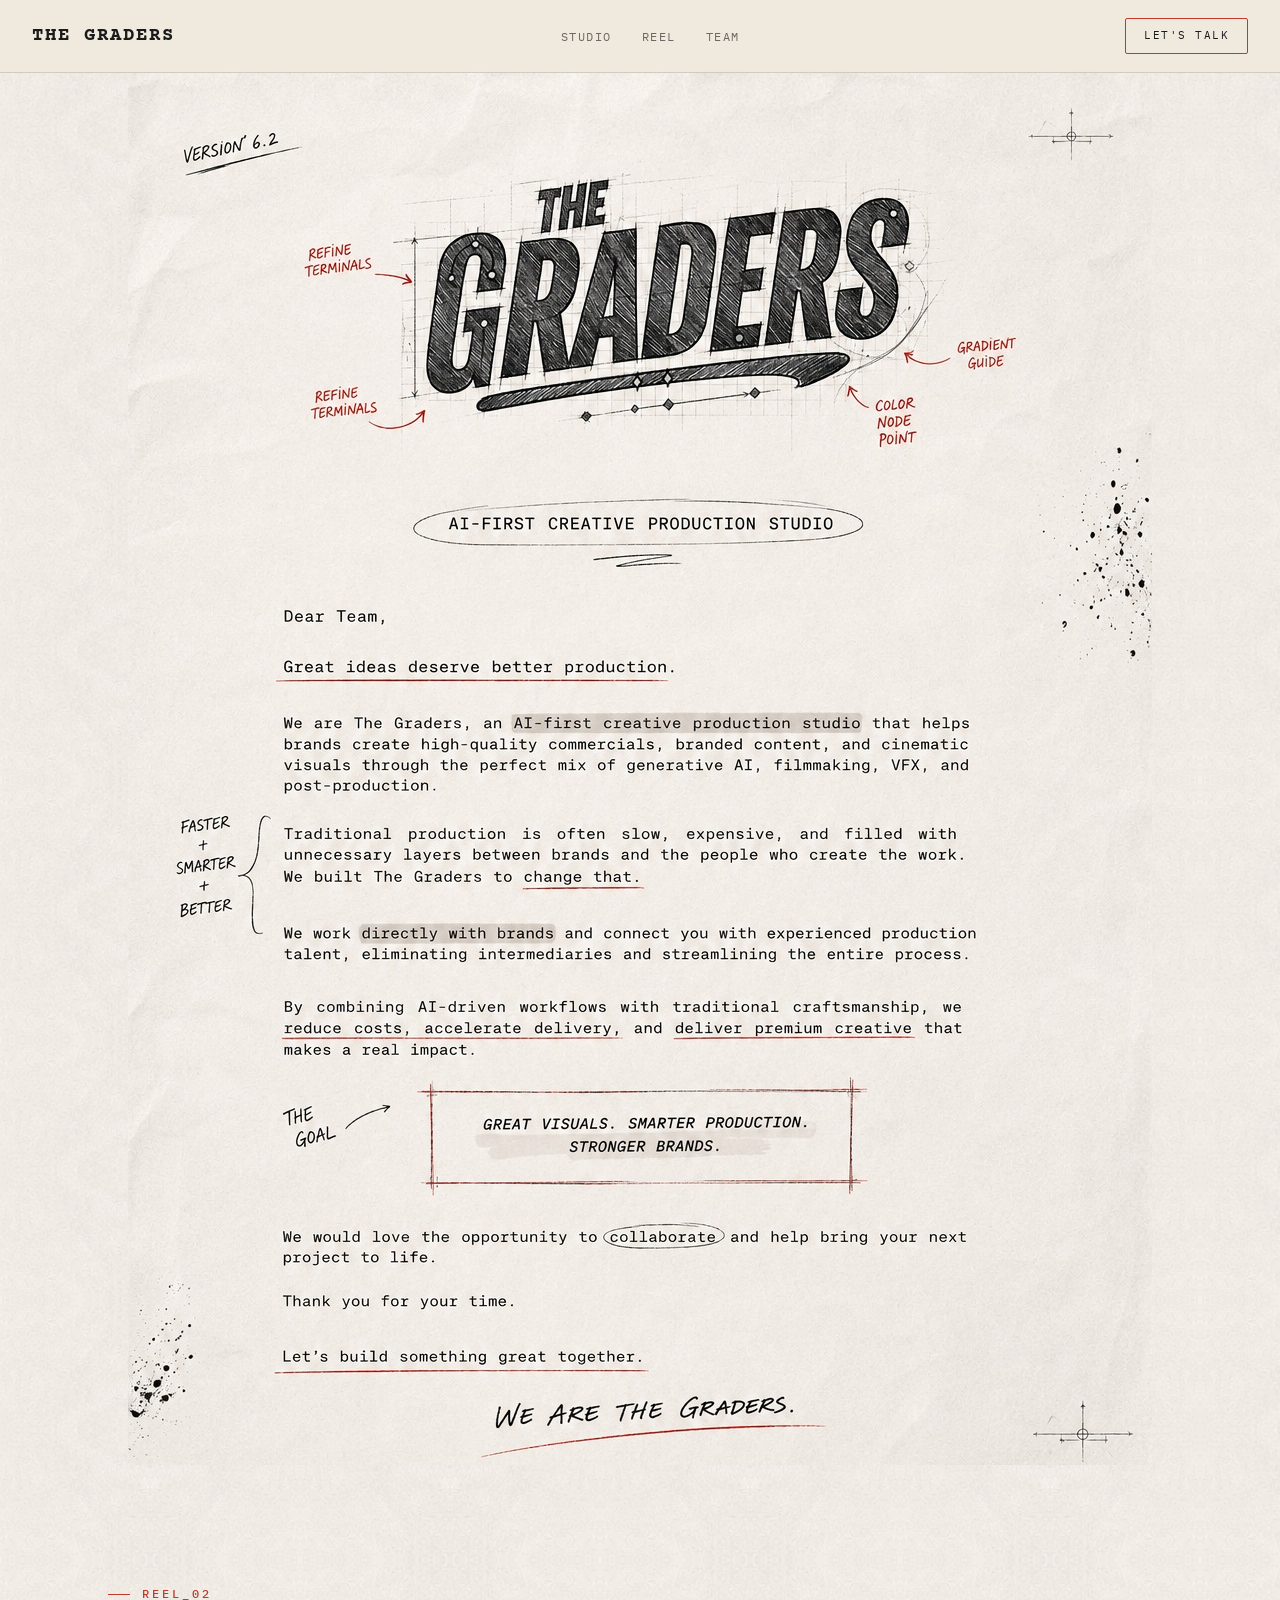
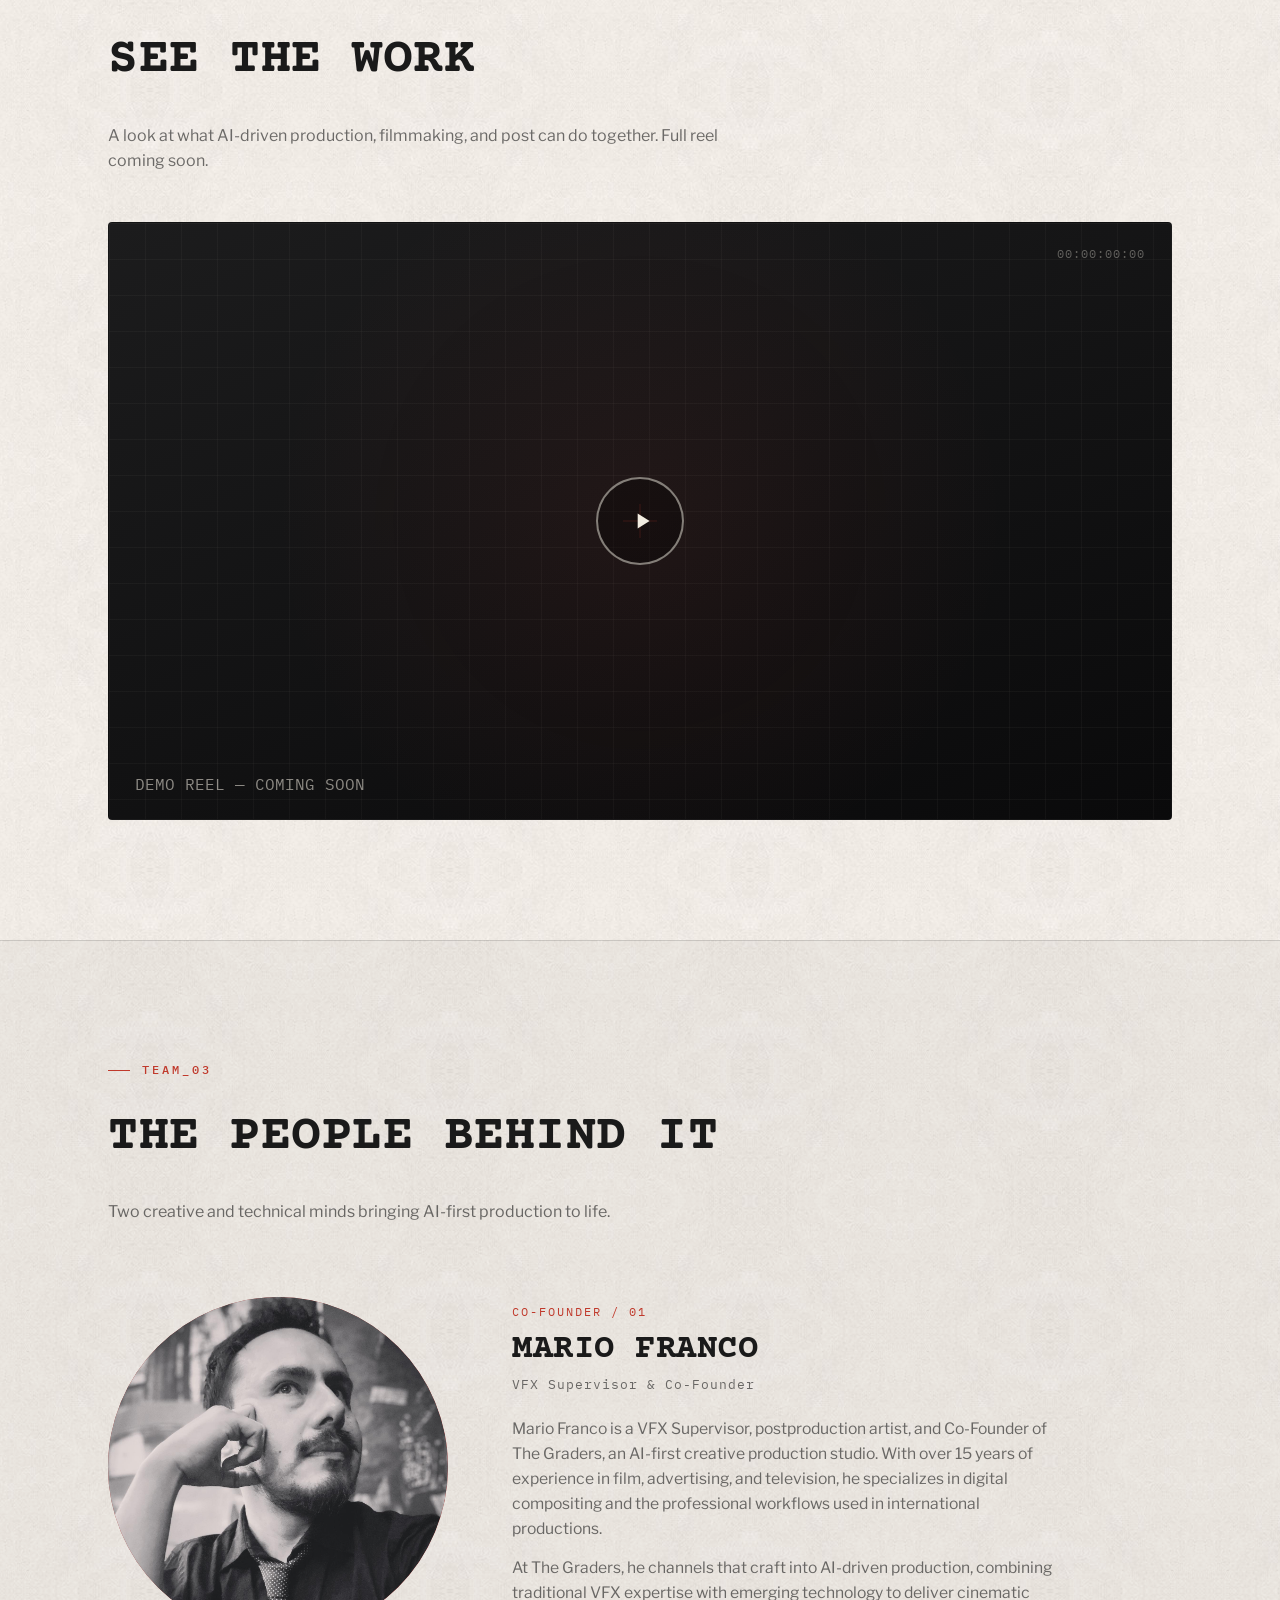
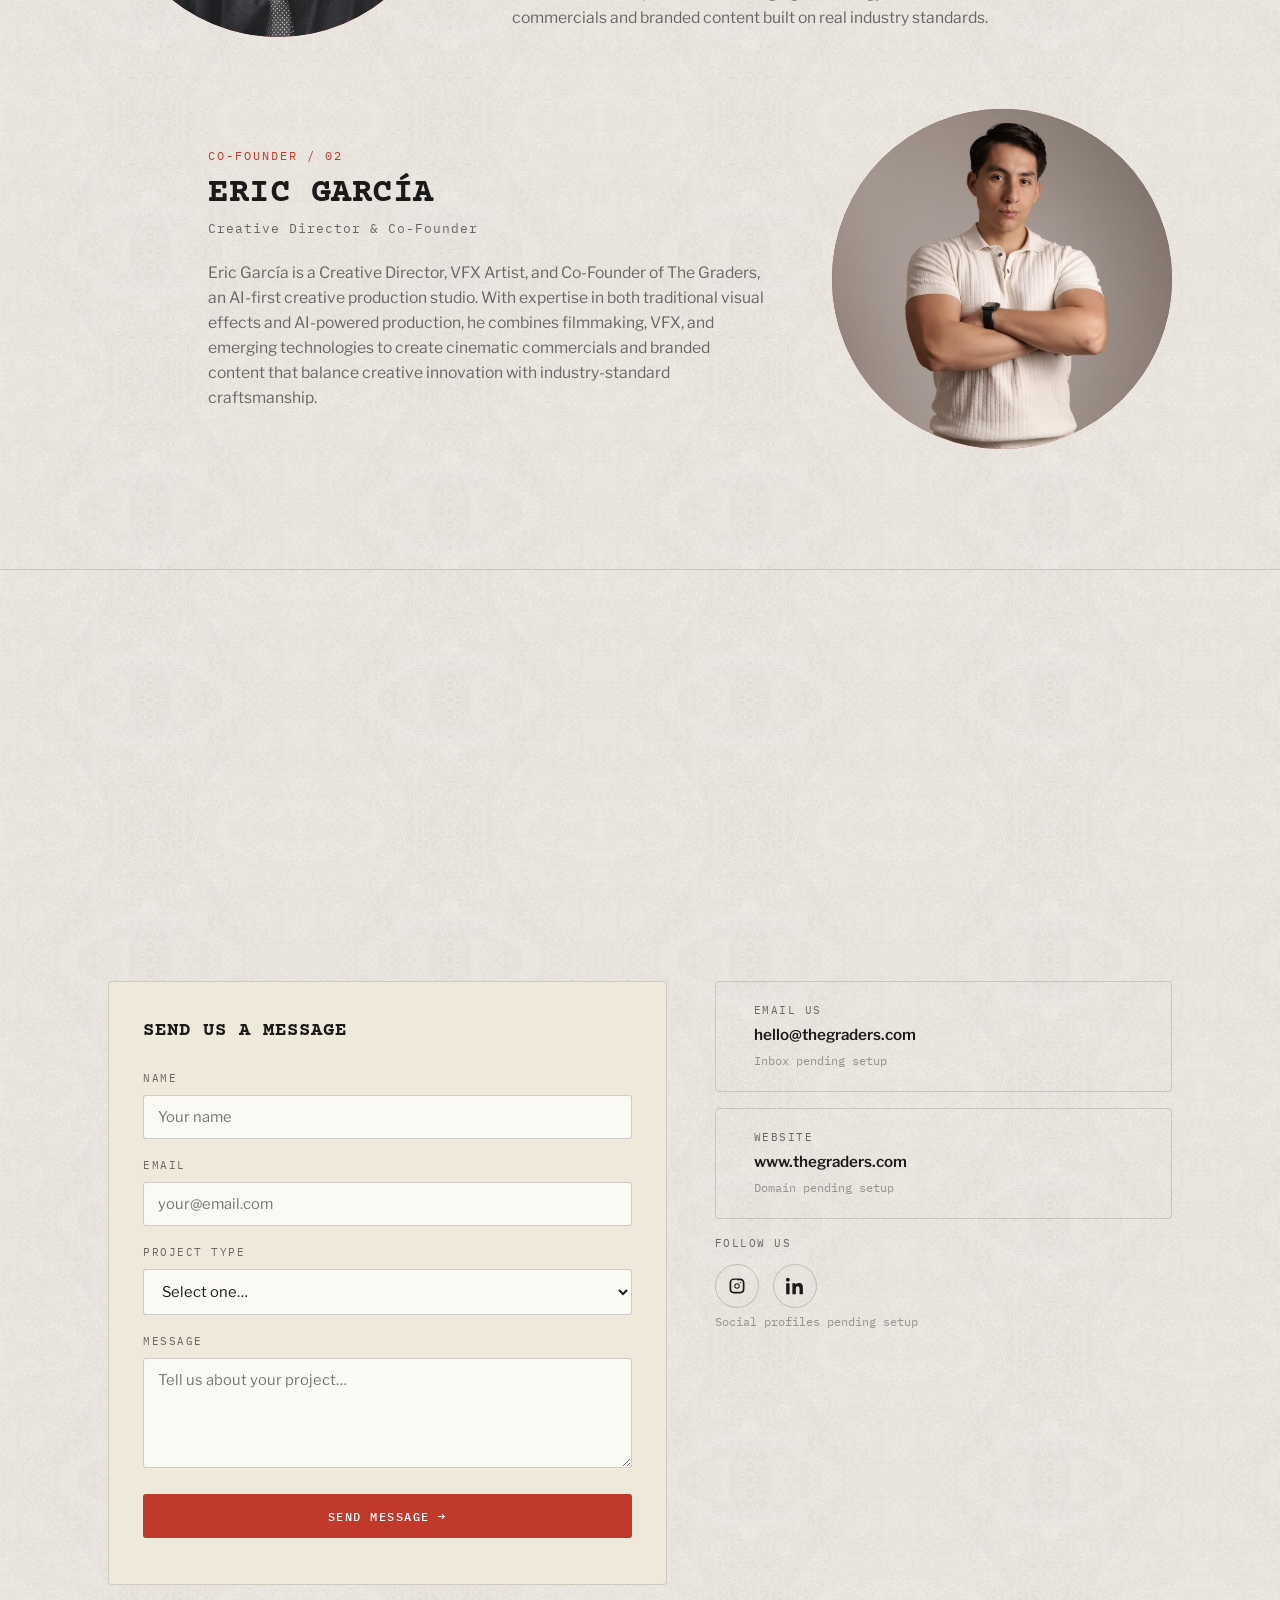
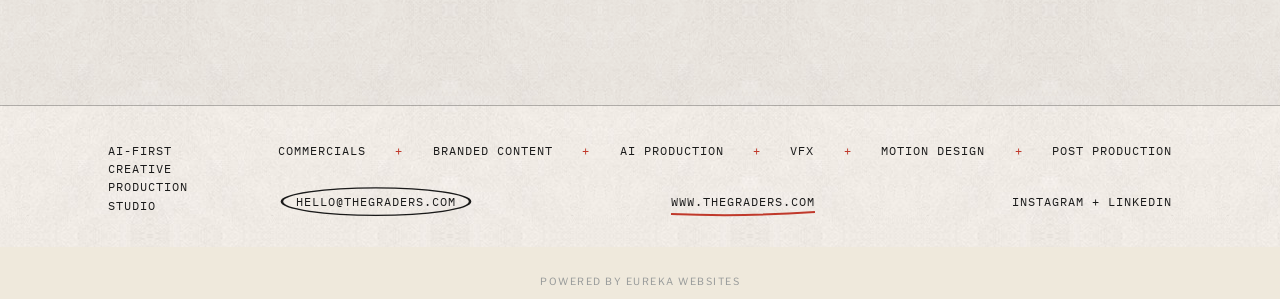
==== public/index.html @ d685c31b "Add team photos/bios, footer alignment fix, Firebase config - About section: real photos and bios fo" ====
﻿<!DOCTYPE html>
<html lang="en">
<head>
<meta charset="UTF-8" />
<meta name="viewport" content="width=device-width, initial-scale=1.0" />
<title>The Graders — AI-First Creative Production Studio</title>
<meta name="description" content="The Graders is an AI-first creative production studio helping brands create high-quality commercials, branded content, and cinematic visuals." />
<meta property="og:title" content="The Graders — AI-First Creative Production Studio" />
<meta property="og:description" content="We help brands create high-quality commercials, branded content, and cinematic visuals through the perfect mix of generative AI, filmmaking, VFX, and post-production." />
<link rel="preconnect" href="https://fonts.googleapis.com">
<link rel="preconnect" href="https://fonts.gstatic.com" crossorigin>
<link href="https://fonts.googleapis.com/css2?family=Courier+Prime:wght@400;700&family=IBM+Plex+Mono:wght@400;500&family=Libre+Franklin:wght@400;500;600&display=swap" rel="stylesheet">
<style>
  :root{
    --stage:#efe9dc;
    --stage-2:#e6ded0;
    --paper:#1a1a1a;
    --paper-dim:rgba(26,26,26,0.62);
    --paper-faint:rgba(26,26,26,0.4);
    --red:#c0392b;
    --cyan:#8a1f16;
    --line:rgba(26,26,26,0.14);
    --typewriter:'American Typewriter','Courier Prime','Courier New',Courier,monospace;
  }
  *{box-sizing:border-box;margin:0;padding:0;}
  html{scroll-behavior:smooth;}
  @media (prefers-reduced-motion: reduce){ html{scroll-behavior:auto;} *{animation:none!important;transition:none!important;} }
  body{
    background:#f0ebe5 url('paper-texture-tile.png') repeat;
    color:var(--paper);
    font-family:'Libre Franklin',sans-serif;
    line-height:1.6;
    overflow-x:hidden;
  }
  a{color:inherit;}
  .wrap{max-width:1120px;margin:0 auto;padding:0 28px;}
  .mono{font-family:'IBM Plex Mono',monospace;}

  /* ---------- NAV ---------- */
  nav{
    position:fixed;top:0;left:0;right:0;z-index:100;
    display:flex;align-items:center;justify-content:space-between;
    padding:18px 32px;
    background:rgba(239,233,220,0.8);
    backdrop-filter:blur(10px);
    border-bottom:1px solid var(--line);
  }
  .nav-logo{font-family:var(--typewriter);font-weight:700;font-size:1.2rem;letter-spacing:2px;text-transform:uppercase;}
  .nav-links{display:flex;gap:30px;list-style:none;}
  .nav-links a{font-family:'IBM Plex Mono',monospace;font-size:0.72rem;text-transform:uppercase;letter-spacing:1.5px;color:var(--paper-dim);text-decoration:none;transition:color .2s;}
  .nav-links a:hover{color:var(--paper);}
  .nav-cta{
    padding:8px 18px;border:1px solid var(--red);border-radius:2px;
    font-family:'IBM Plex Mono',monospace;font-size:0.7rem;text-transform:uppercase;letter-spacing:1.5px;
    text-decoration:none;color:var(--paper)!important;transition:.2s;
  }
  .nav-cta:hover{background:var(--red);}
  @media(max-width:760px){.nav-links{display:none;}}
  .nav-cta:focus-visible, a:focus-visible, button:focus-visible, input:focus-visible, textarea:focus-visible, select:focus-visible{
    outline:2px solid var(--cyan);outline-offset:2px;
  }

  /* ---------- SECTION SHARED ---------- */
  section{padding:120px 0;position:relative;}
  .frame-label{
    display:flex;align-items:center;gap:12px;
    font-family:'IBM Plex Mono',monospace;font-size:0.72rem;letter-spacing:3px;
    color:var(--red);font-weight:500;margin-bottom:18px;text-transform:uppercase;
  }
  .frame-label::before{content:"";width:22px;height:1px;background:var(--red);}
  .section-title{
    font-family:var(--typewriter);font-weight:700;
    font-size:clamp(2rem,4.5vw,3.1rem);
    text-transform:uppercase;letter-spacing:0.5px;
    margin-bottom:22px;
    text-wrap:balance;
  }
  .section-sub{color:var(--paper-dim);max-width:620px;font-size:1rem;}

  /* ---------- DEMO REEL ---------- */
  .reel-frame{
    position:relative;
    aspect-ratio:16/9;
    background:
      radial-gradient(circle at 50% 50%, rgba(193,57,46,0.08) 0%, transparent 60%),
      linear-gradient(160deg,#1c1c1d 0%,#0a0a0b 100%);
    border:1px solid rgba(26,26,26,0.2);
    border-radius:4px;
    display:flex;align-items:center;justify-content:center;
    margin-top:48px;
    overflow:hidden;
  }
  .reel-frame::before{
    content:"";position:absolute;inset:0;
    background-image:linear-gradient(rgba(242,237,225,0.035) 1px, transparent 1px),linear-gradient(90deg, rgba(242,237,225,0.035) 1px, transparent 1px);
    background-size:36px 36px;
  }
  .reel-crosshair{position:absolute;top:50%;left:50%;width:1px;height:34px;background:rgba(193,57,46,0.35);transform:translate(-50%,-50%);}
  .reel-crosshair.h{width:34px;height:1px;}
  .reel-play{
    position:relative;z-index:1;
    width:88px;height:88px;border-radius:50%;
    border:2px solid rgba(242,237,225,0.5);
    display:flex;align-items:center;justify-content:center;
    transition:.2s;cursor:pointer;
    background:rgba(0,0,0,0.3);
  }
  .reel-play:hover{border-color:var(--red);background:rgba(193,57,46,0.15);transform:translate(-50%,-50%) scale(1.05);}
  .reel-play svg{width:26px;height:26px;fill:#f2ede1;margin-left:4px;}
  .reel-label{
    position:absolute;bottom:22px;left:26px;z-index:1;
    color:rgba(242,237,225,0.55);
  }
  .reel-timecode{
    position:absolute;top:22px;right:26px;z-index:1;
    font-family:'IBM Plex Mono',monospace;font-size:0.72rem;letter-spacing:1px;color:rgba(242,237,225,0.35);
  }

  /* ---------- ABOUT ---------- */
  .founder-row{
    display:grid;grid-template-columns:340px 1fr;gap:64px;align-items:center;
    margin-top:72px;
  }
  .founder-row:first-of-type{margin-top:48px;}
  .founder-row.reverse{grid-template-columns:1fr 340px;}
  .founder-row.reverse .founder-photo-wrap{order:2;}
  .founder-row.reverse .founder-copy{order:1;}
  @media(max-width:780px){
    .founder-row, .founder-row.reverse{grid-template-columns:1fr;gap:32px;}
    .founder-row.reverse .founder-photo-wrap, .founder-row.reverse .founder-copy{order:initial;}
  }
  .founder-photo-wrap{position:relative;width:100%;max-width:340px;justify-self:center;}
  .founder-photo-circle{
    width:100%;aspect-ratio:1;border-radius:50%;
    background:#A34242;
    display:flex;align-items:center;justify-content:center;overflow:hidden;
  }
  .founder-photo-circle img{width:100%;height:100%;object-fit:cover;}
  .founder-photo-placeholder{
    font-family:'IBM Plex Mono',monospace;font-size:0.7rem;letter-spacing:1.5px;text-transform:uppercase;
    color:rgba(255,255,255,0.6);text-align:center;padding:0 20px;
  }
  .founder-copy{max-width:560px;}
  .founder-copy.align-right{margin-left:auto;}
  .founder-index{font-family:'IBM Plex Mono',monospace;font-size:0.72rem;color:var(--red);letter-spacing:2px;margin-bottom:10px;text-transform:uppercase;}
  .founder-name{font-family:var(--typewriter);font-weight:700;font-size:2.1rem;text-transform:uppercase;letter-spacing:0.5px;line-height:1.05;}
  .founder-role{font-family:'IBM Plex Mono',monospace;color:var(--paper-dim);font-size:0.8rem;letter-spacing:1px;margin-top:8px;margin-bottom:20px;}
  .founder-bio{color:var(--paper-dim);font-size:0.98rem;display:flex;flex-direction:column;gap:14px;}
  .founder-bio strong{color:var(--paper);}

  /* ---------- CONTACT ---------- */
  .contact-section{background:linear-gradient(rgba(26,26,26,0.035),rgba(26,26,26,0.035)),#f0ebe5 url('paper-texture-tile.png') repeat;border-top:1px solid rgba(26,26,26,0.15);}
  .contact-layout{display:grid;grid-template-columns:1.1fr 0.9fr;gap:48px;margin-top:48px;align-items:start;}
  @media(max-width:800px){.contact-layout{grid-template-columns:1fr;}}
  .contact-form{
    background:var(--stage);border:1px solid rgba(26,26,26,0.15);border-radius:4px;padding:34px;
  }
  .contact-form h3{font-family:var(--typewriter);font-weight:700;font-size:1.2rem;text-transform:uppercase;letter-spacing:1px;margin-bottom:24px;}
  .form-field{margin-bottom:18px;}
  .form-field label{display:block;font-family:'IBM Plex Mono',monospace;font-size:0.7rem;text-transform:uppercase;letter-spacing:1.5px;color:var(--paper-dim);margin-bottom:7px;}
  .form-field input, .form-field textarea, .form-field select{
    width:100%;padding:12px 14px;background:#fbf9f4;border:1px solid rgba(26,26,26,0.2);
    border-radius:3px;color:var(--paper);font-family:'Libre Franklin',sans-serif;font-size:0.92rem;
  }
  .form-field textarea{min-height:110px;resize:vertical;}
  .form-field input:focus, .form-field textarea:focus, .form-field select:focus{outline:none;border-color:var(--red);}
  .form-submit{
    width:100%;padding:14px;background:var(--red);color:#fff;border:none;border-radius:3px;
    font-family:'IBM Plex Mono',monospace;font-size:0.78rem;text-transform:uppercase;letter-spacing:1.5px;font-weight:500;cursor:pointer;transition:.2s;
  }
  .form-submit:hover{background:#a02e24;}
  .form-msg{margin-top:12px;font-size:0.85rem;color:var(--paper-dim);}
  .contact-options{display:flex;flex-direction:column;gap:16px;}
  .contact-card{
    display:flex;align-items:center;gap:16px;
    padding:20px 22px;border:1px solid rgba(26,26,26,0.15);border-radius:4px;
    text-decoration:none;transition:.2s;
  }
  .contact-card:hover{border-color:rgba(193,57,46,0.5);}
  .contact-icon{font-size:1.4rem;}
  .contact-info-label{font-family:'IBM Plex Mono',monospace;font-size:0.68rem;text-transform:uppercase;letter-spacing:1.5px;color:var(--paper-dim);margin-bottom:4px;}
  .contact-info-value{font-weight:600;font-size:0.95rem;color:var(--paper);}
  .social-row{display:flex;gap:14px;margin-top:10px;}
  .social-icon{
    width:44px;height:44px;border-radius:50%;border:1px solid rgba(26,26,26,0.2);
    display:flex;align-items:center;justify-content:center;transition:.2s;text-decoration:none;
  }
  .social-icon:hover{border-color:var(--red);background:rgba(193,57,46,0.08);}
  .social-icon svg{width:18px;height:18px;fill:var(--paper);}
  .tbd-note{font-family:'IBM Plex Mono',monospace;font-size:0.72rem;color:var(--paper-faint);margin-top:5px;}

  /* ---------- FOOTER ---------- */
  .site-footer-main{
    border-top:1px solid rgba(26,26,26,0.3);
    padding:36px 0 30px;
    background:#f0ebe5 url('paper-texture-tile.png') repeat;
    position:relative;
  }
  .footer-grid{display:grid;grid-template-columns:150px 1fr;gap:20px;}
  @media(max-width:700px){.footer-grid{grid-template-columns:1fr;}}
  .footer-brand-label{
    font-family:'IBM Plex Mono',monospace;font-size:0.72rem;letter-spacing:1px;text-transform:uppercase;
    line-height:1.6;color:var(--paper);
  }
  .footer-services{
    font-family:'IBM Plex Mono',monospace;font-size:0.72rem;letter-spacing:1px;text-transform:uppercase;color:var(--paper);
    display:flex;flex-wrap:wrap;align-items:center;justify-content:space-between;gap:10px;margin-bottom:26px;
  }
  .footer-services .plus{color:var(--red);}
  .footer-row2{
    font-family:'IBM Plex Mono',monospace;font-size:0.75rem;letter-spacing:1px;text-transform:uppercase;color:var(--paper);
    display:flex;flex-wrap:wrap;align-items:center;justify-content:space-between;gap:32px;
  }
  .footer-row2 a{text-decoration:none;color:var(--paper);}
  .footer-email-wrap{position:relative;display:inline-flex;padding:6px 18px;}
  .footer-email-wrap svg{position:absolute;inset:0;width:100%;height:100%;overflow:visible;color:var(--paper);}
  .footer-site-wrap{position:relative;display:inline-block;}
  .footer-site-wrap svg{position:absolute;left:0;bottom:-6px;width:100%;height:8px;color:var(--red);}
  .footer-social{display:flex;align-items:center;gap:8px;}
  .eureka-credit{text-align:center;padding:20px 0 6px;background:var(--stage);}

  .fade-up{opacity:0;transform:translateY(24px);transition:opacity .7s ease, transform .7s ease;}
  .fade-up.in{opacity:1;transform:translateY(0);}
</style>
</head>
<body>

<nav>
  <div class="nav-logo">The Graders</div>
  <ul class="nav-links">
    <li><a href="#manifesto">Studio</a></li>
    <li><a href="#reel">Reel</a></li>
    <li><a href="#about">Team</a></li>
  </ul>
  <a href="#contact" class="nav-cta">Let's talk</a>
</nav>

<!-- HERO + MANIFESTO (design images, see INSTRUCTIONS.md) -->
<div style="max-width:1024px;margin:0 auto;padding-top:68px;">
  <img src="hero-top.png" alt="The Graders — AI-First Creative Production Studio" style="width:100%;height:auto;display:block;" />
  <img src="manifesto-body-full.png" alt="The Graders manifesto: Dear Team letter" style="width:100%;height:auto;display:block;" />
</div>

<!-- DEMO REEL -->
<section id="reel">
  <div class="wrap fade-up">
    <div class="frame-label mono">REEL_02</div>
    <h2 class="section-title">See the work</h2>
    <p class="section-sub">A look at what AI-driven production, filmmaking, and post can do together. Full reel coming soon.</p>
    <div class="reel-frame">
      <div class="reel-crosshair"></div>
      <div class="reel-crosshair h"></div>
      <div class="reel-play">
        <svg viewBox="0 0 24 24"><path d="M8 5v14l11-7z"/></svg>
      </div>
      <div class="reel-label mono">DEMO REEL — COMING SOON</div>
      <div class="reel-timecode">00:00:00:00</div>
    </div>
  </div>
</section>

<!-- ABOUT / TEAM -->
<section id="about" style="background:linear-gradient(rgba(26,26,26,0.035),rgba(26,26,26,0.035)),#f0ebe5 url('paper-texture-tile.png') repeat;border-top:1px solid rgba(26,26,26,0.15);">
  <div class="wrap fade-up">
    <div class="frame-label mono">TEAM_03</div>
    <h2 class="section-title">The people behind it</h2>
    <p class="section-sub">Two creative and technical minds bringing AI-first production to life.</p>

    <!-- Founder 01 -->
    <div class="founder-row">
      <div class="founder-photo-wrap">
        <div class="founder-photo-circle">
          <img src="mario-hero.png" alt="Mario Franco" />
        </div>
      </div>
      <div class="founder-copy">
        <div class="founder-index">Co-Founder / 01</div>
        <h3 class="founder-name">Mario Franco</h3>
        <div class="founder-role">VFX Supervisor &amp; Co-Founder</div>
        <div class="founder-bio">
          <p>Mario Franco is a VFX Supervisor, postproduction artist, and Co-Founder of The Graders, an AI-first creative production studio. With over 15 years of experience in film, advertising, and television, he specializes in digital compositing and the professional workflows used in international productions.</p>
          <p>At The Graders, he channels that craft into AI-driven production, combining traditional VFX expertise with emerging technology to deliver cinematic commercials and branded content built on real industry standards.</p>
        </div>
      </div>
    </div>

    <!-- Founder 02 -->
    <div class="founder-row reverse">
      <div class="founder-photo-wrap">
        <div class="founder-photo-circle">
          <img src="eric.jpeg" alt="Eric García" style="object-position:center 2%;" />
        </div>
      </div>
      <div class="founder-copy align-right">
        <div class="founder-index">Co-Founder / 02</div>
        <h3 class="founder-name">Eric García</h3>
        <div class="founder-role">Creative Director &amp; Co-Founder</div>
        <div class="founder-bio">
          <p>Eric García is a Creative Director, VFX Artist, and Co-Founder of The Graders, an AI-first creative production studio. With expertise in both traditional visual effects and AI-powered production, he combines filmmaking, VFX, and emerging technologies to create cinematic commercials and branded content that balance creative innovation with industry-standard craftsmanship.</p>
        </div>
      </div>
    </div>
  </div>
</section>

<!-- CONTACT -->
<section class="contact-section" id="contact">
  <div class="wrap">
    <div class="fade-up">
      <div class="frame-label mono">CONTACT_04</div>
      <h2 class="section-title">Let's build something great together</h2>
      <p class="section-sub">Tell us about your project. We'll get back to you fast with a clear plan.</p>
    </div>
    <div class="contact-layout fade-up">
      <div class="contact-form">
        <h3>Send us a message</h3>
        <form action="https://api.web3forms.com/submit" method="POST" onsubmit="handleFormSubmit(event)">
          <input type="hidden" name="access_key" value="3525af30-710c-4ad5-b601-162c04665abc" />
          <input type="hidden" name="subject" value="New message from thegraders.com" />
          <input type="hidden" name="redirect" value="false" />
          <div class="form-field">
            <label>Name</label>
            <input type="text" name="name" required placeholder="Your name" />
          </div>
          <div class="form-field">
            <label>Email</label>
            <input type="email" name="email" required placeholder="your@email.com" />
          </div>
          <div class="form-field">
            <label>Project type</label>
            <select name="service">
              <option value="">Select one…</option>
              <option>Commercial</option>
              <option>Branded Content</option>
              <option>AI Production</option>
              <option>VFX</option>
              <option>Motion Design</option>
              <option>Post Production</option>
              <option>Other</option>
            </select>
          </div>
          <div class="form-field">
            <label>Message</label>
            <textarea name="message" required placeholder="Tell us about your project…"></textarea>
          </div>
          <button type="submit" class="form-submit">Send message →</button>
          <div class="form-msg" id="formMsg"></div>
        </form>
      </div>
      <div class="contact-options">
        <div class="contact-card" style="cursor:default;">
          <span class="contact-icon"><svg viewBox="0 0 24 24" fill="none" stroke="currentColor" stroke-width="1.6"><rect x="2.5" y="5" width="19" height="14" rx="2"/><path d="M3 6.5l9 6.5 9-6.5"/></svg></span>
          <div>
            <div class="contact-info-label">Email us</div>
            <div class="contact-info-value">hello@thegraders.com</div>
            <div class="tbd-note">Inbox pending setup</div>
          </div>
        </div>
        <div class="contact-card" style="cursor:default;">
          <span class="contact-icon"><svg viewBox="0 0 24 24" fill="none" stroke="currentColor" stroke-width="1.6"><circle cx="12" cy="12" r="9.5"/><path d="M2.5 12h19M12 2.5c2.8 2.6 4.3 6 4.3 9.5s-1.5 6.9-4.3 9.5c-2.8-2.6-4.3-6-4.3-9.5S9.2 5.1 12 2.5z"/></svg></span>
          <div>
            <div class="contact-info-label">Website</div>
            <div class="contact-info-value">www.thegraders.com</div>
            <div class="tbd-note">Domain pending setup</div>
          </div>
        </div>
        <div>
          <div class="contact-info-label mono" style="margin-bottom:12px;">Follow us</div>
          <div class="social-row">
            <a href="#" class="social-icon" aria-label="Instagram">
              <svg viewBox="0 0 24 24"><path d="M12 2c2.7 0 3.05.01 4.12.06 1.06.05 1.79.22 2.43.47.66.26 1.21.6 1.76 1.15.55.55.89 1.1 1.15 1.76.25.64.42 1.37.47 2.43.05 1.07.06 1.42.06 4.12s-.01 3.05-.06 4.12c-.05 1.06-.22 1.79-.47 2.43a4.9 4.9 0 0 1-1.15 1.76 4.9 4.9 0 0 1-1.76 1.15c-.64.25-1.37.42-2.43.47-1.07.05-1.42.06-4.12.06s-3.05-.01-4.12-.06c-1.06-.05-1.79-.22-2.43-.47a4.9 4.9 0 0 1-1.76-1.15 4.9 4.9 0 0 1-1.15-1.76c-.25-.64-.42-1.37-.47-2.43C2.01 15.05 2 14.7 2 12s.01-3.05.06-4.12c.05-1.06.22-1.79.47-2.43.26-.66.6-1.21 1.15-1.76A4.9 4.9 0 0 1 5.44 2.53c.64-.25 1.37-.42 2.43-.47C8.95 2.01 9.3 2 12 2zm0 1.8c-2.65 0-2.97.01-4.02.06-.86.04-1.33.18-1.64.3-.41.16-.71.35-1.02.66-.31.31-.5.61-.66 1.02-.12.31-.26.78-.3 1.64C4.31 8.03 4.3 8.35 4.3 12s.01 2.97.06 4.02c.04.86.18 1.33.3 1.64.16.41.35.71.66 1.02.31.31.61.5 1.02.66.31.12.78.26 1.64.3 1.05.05 1.37.06 4.02.06s2.97-.01 4.02-.06c.86-.04 1.33-.18 1.64-.3.41-.16.71-.35 1.02-.66.31-.31.5-.61.66-1.02.12-.31.26-.78.3-1.64.05-1.05.06-1.37.06-4.02s-.01-2.97-.06-4.02c-.04-.86-.18-1.33-.3-1.64a2.7 2.7 0 0 0-.66-1.02 2.7 2.7 0 0 0-1.02-.66c-.31-.12-.78-.26-1.64-.3-1.05-.05-1.37-.06-4.02-.06zm0 4.6a3.6 3.6 0 1 1 0 7.2 3.6 3.6 0 0 1 0-7.2zm0 5.94a2.34 2.34 0 1 0 0-4.68 2.34 2.34 0 0 0 0 4.68zm4.58-6.09a.84.84 0 1 1 0-1.68.84.84 0 0 1 0 1.68z"/></svg>
            </a>
            <a href="#" class="social-icon" aria-label="LinkedIn">
              <svg viewBox="0 0 24 24"><path d="M4.98 3.5C4.98 4.88 3.87 6 2.5 6S0 4.88 0 3.5 1.12 1 2.5 1s2.48 1.12 2.48 2.5zM.24 8.25h4.52V23H.24V8.25zM8.5 8.25h4.33v2.01h.06c.6-1.14 2.07-2.34 4.26-2.34 4.55 0 5.39 3 5.39 6.9V23h-4.52v-6.85c0-1.63-.03-3.73-2.27-3.73-2.28 0-2.63 1.78-2.63 3.61V23H8.5V8.25z"/></svg>
            </a>
          </div>
          <div class="tbd-note">Social profiles pending setup</div>
        </div>
      </div>
    </div>
  </div>
</section>

<footer class="site-footer-main">
  <div class="wrap footer-grid">
    <div class="footer-brand-label">AI-FIRST<br/>CREATIVE<br/>PRODUCTION<br/>STUDIO</div>
    <div>
      <div class="footer-services">
        <span>Commercials</span><span class="plus">+</span>
        <span>Branded Content</span><span class="plus">+</span>
        <span>AI Production</span><span class="plus">+</span>
        <span>VFX</span><span class="plus">+</span>
        <span>Motion Design</span><span class="plus">+</span>
        <span>Post Production</span>
      </div>
      <div class="footer-row2">
        <span class="footer-email-wrap">
          <svg viewBox="0 0 100 34" preserveAspectRatio="none" fill="none" stroke="currentColor" stroke-width="1.3"><ellipse cx="50" cy="17" rx="48" ry="15"/></svg>
          <a href="mailto:hello@thegraders.com">HELLO@THEGRADERS.COM</a>
        </span>
        <span class="footer-site-wrap">
          <a href="#">WWW.THEGRADERS.COM</a>
          <svg viewBox="0 0 100 8" preserveAspectRatio="none"><path d="M0,5 Q50,8 100,3" stroke="currentColor" stroke-width="2" fill="none"/></svg>
        </span>
        <span class="footer-social"><a href="#">Instagram</a> <span class="plus">+</span> <a href="#">LinkedIn</a></span>
      </div>
    </div>
  </div>
</footer>

<div class="eureka-credit">
  <a href="https://www.eurekawebsites.tech/" target="_blank" rel="noopener noreferrer"
     style="font-size:0.62rem;letter-spacing:1.5px;text-transform:uppercase;color:rgba(44,58,74,0.45);text-decoration:none;transition:color 0.2s;"
     onmouseover="this.style.color='rgba(44,58,74,0.75)'"
     onmouseout="this.style.color='rgba(44,58,74,0.45)'">
    Powered by Eureka Websites
  </a>
</div>

<script>
  function handleFormSubmit(e){
    e.preventDefault();
    var form = e.target;
    var msg = document.getElementById('formMsg');
    var data = new FormData(form);
    msg.textContent = 'Sending…';
    fetch(form.action, { method:'POST', body:data, headers:{ 'Accept':'application/json' } })
      .then(function(r){ return r.json(); })
      .then(function(json){
        if (json.success) {
          msg.textContent = 'Message sent — we will get back to you soon.';
          form.reset();
        } else {
          msg.textContent = 'Something went wrong. Please try again.';
        }
      })
      .catch(function(){ msg.textContent = 'Something went wrong. Please try again.'; });
  }

  var observer = new IntersectionObserver(function(entries){
    entries.forEach(function(entry){
      if (entry.isIntersecting) entry.target.classList.add('in');
    });
  }, { threshold: 0.15 });
  document.querySelectorAll('.fade-up').forEach(function(el){ observer.observe(el); });
</script>

</body>
</html>
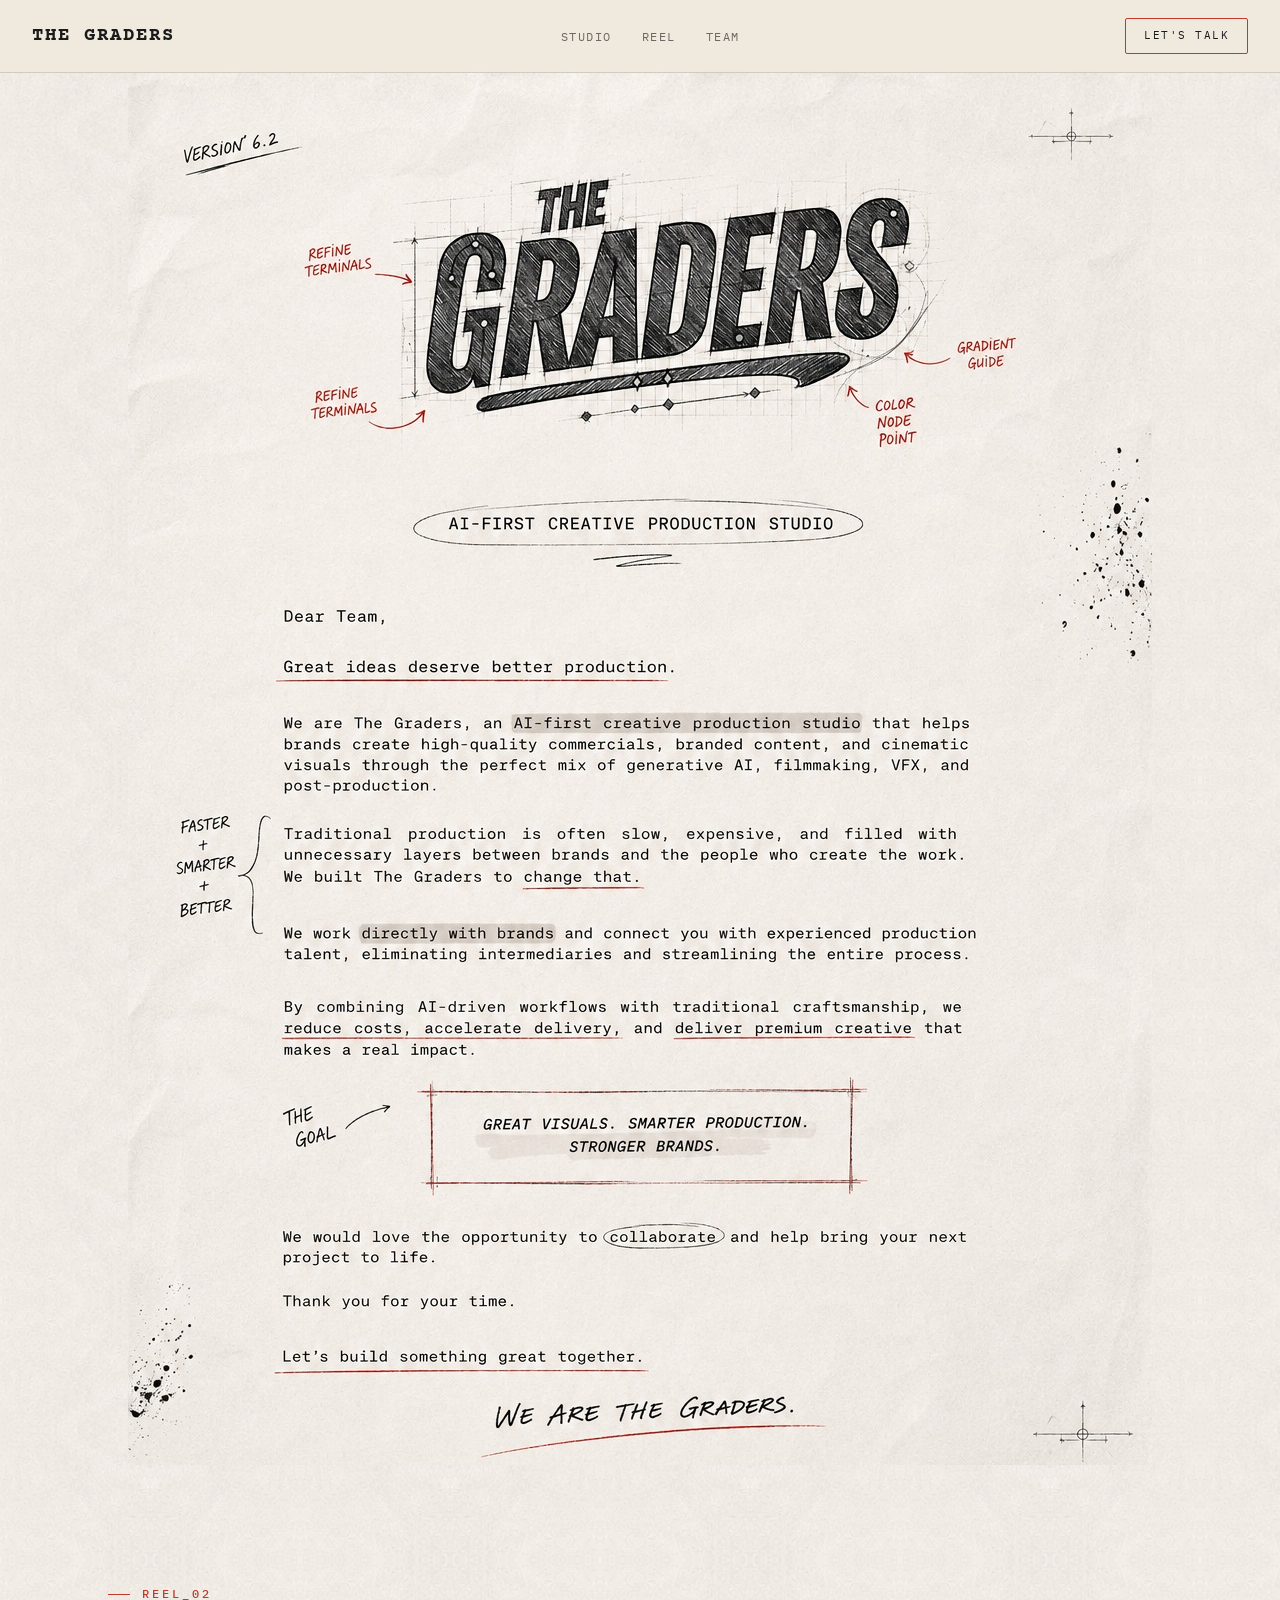
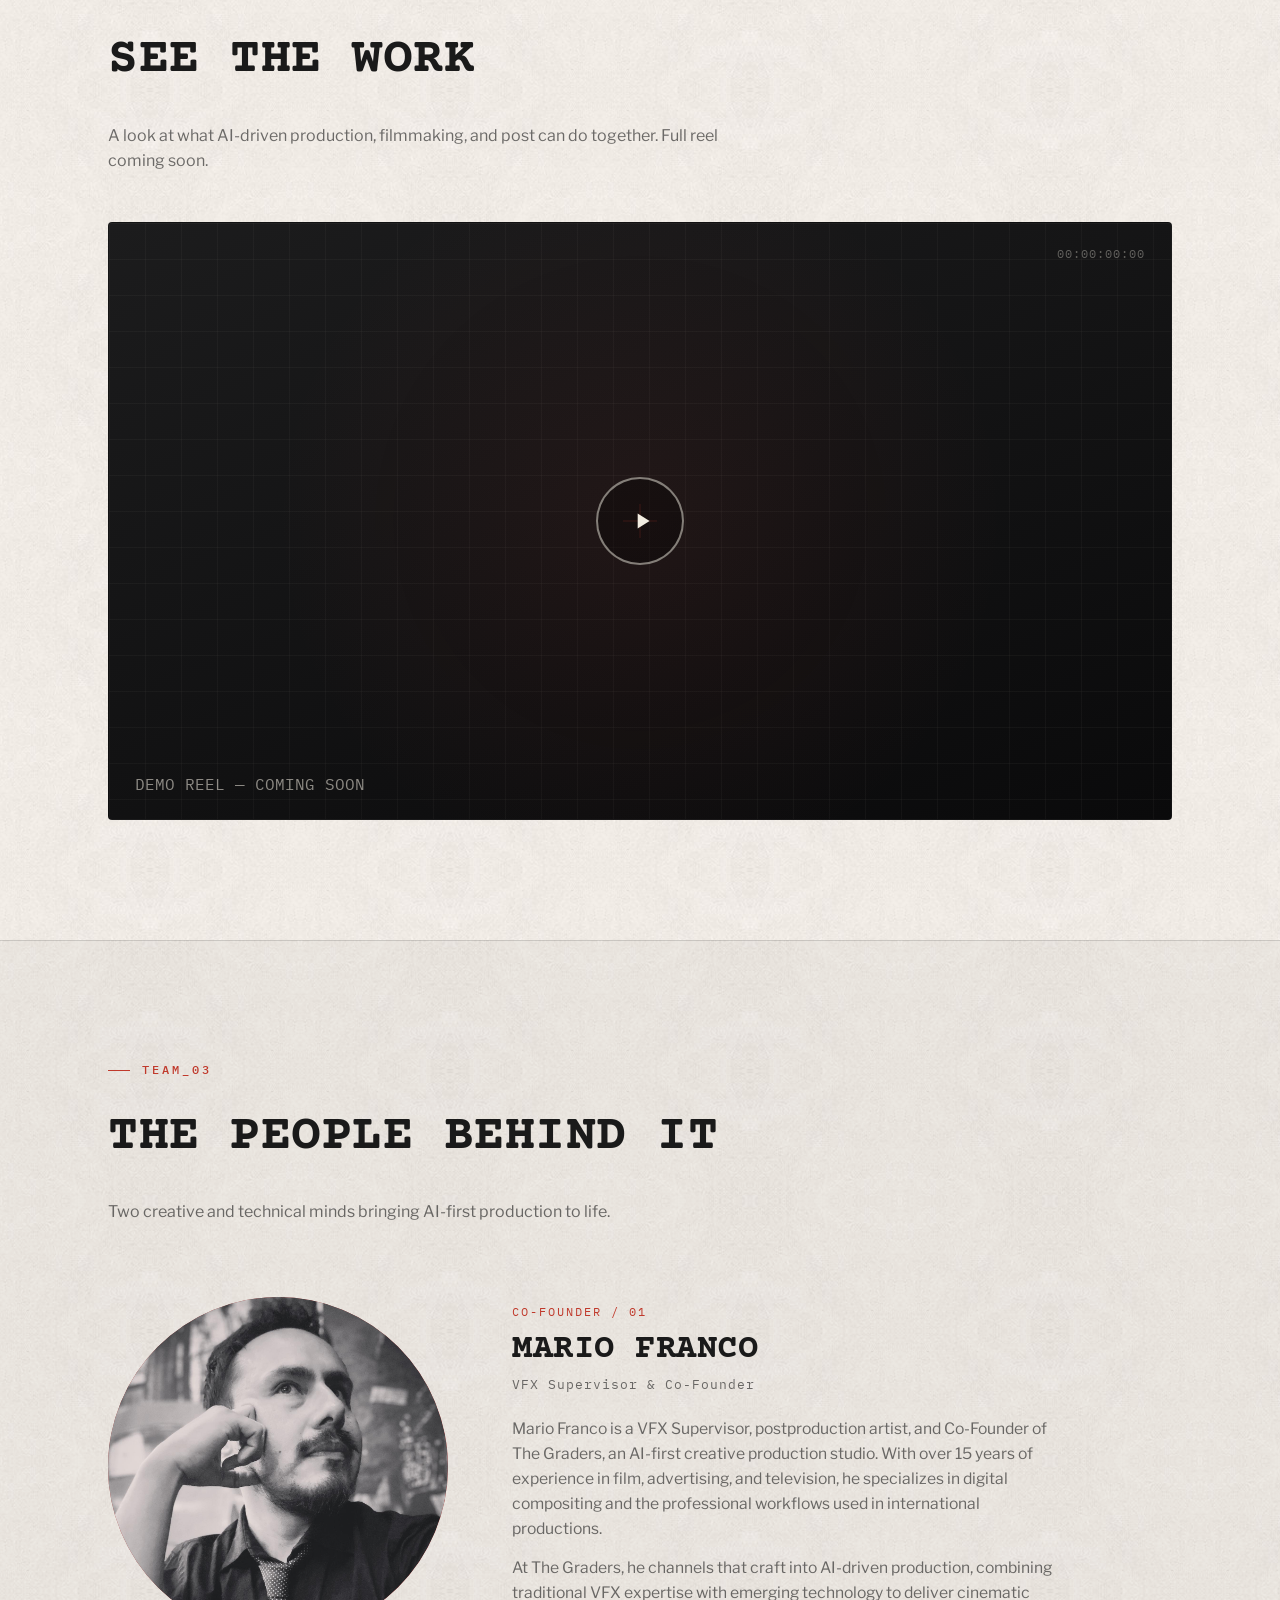
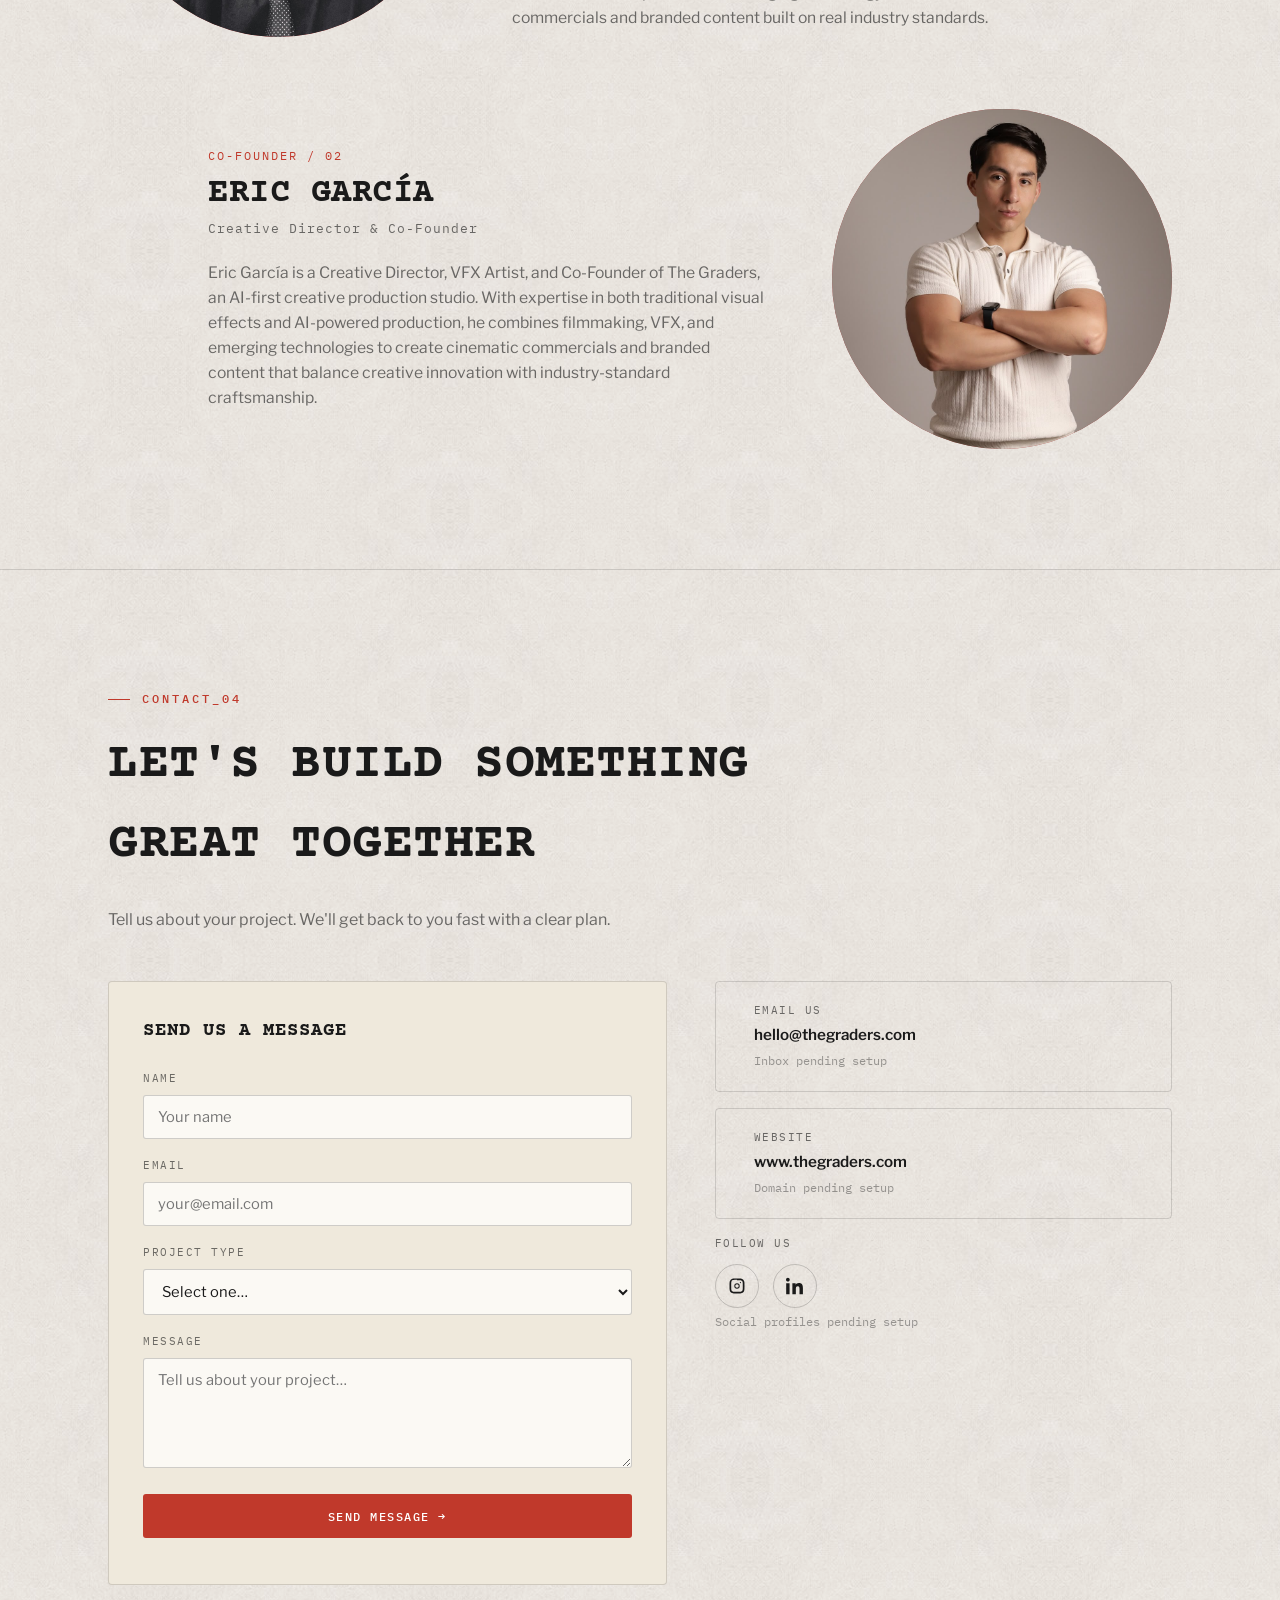
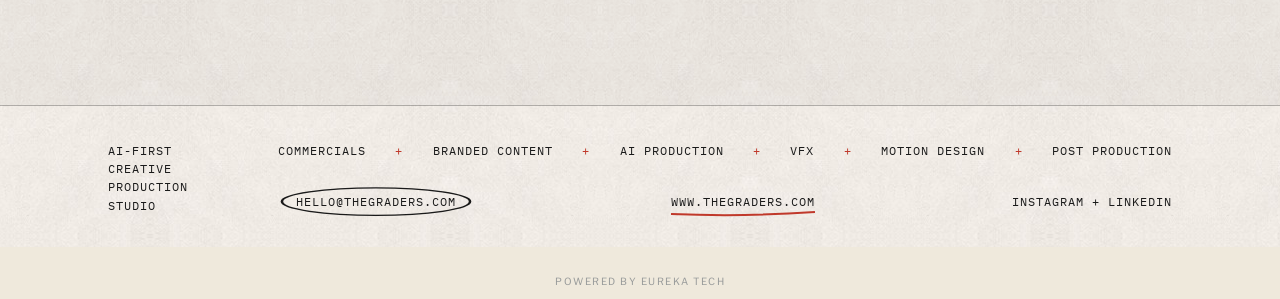
==== commit ad17d66d: "Update developer attribution to POWERED BY EUREKA TECH Co-Authored-By: Claude Sonnet 5 <noreply@anth" ====
--- a/public/index.html
+++ b/public/index.html
@@ -413,7 +413,7 @@
      style="font-size:0.62rem;letter-spacing:1.5px;text-transform:uppercase;color:rgba(44,58,74,0.45);text-decoration:none;transition:color 0.2s;"
      onmouseover="this.style.color='rgba(44,58,74,0.75)'"
      onmouseout="this.style.color='rgba(44,58,74,0.45)'">
-    Powered by Eureka Websites
+    POWERED BY EUREKA TECH
   </a>
 </div>
 
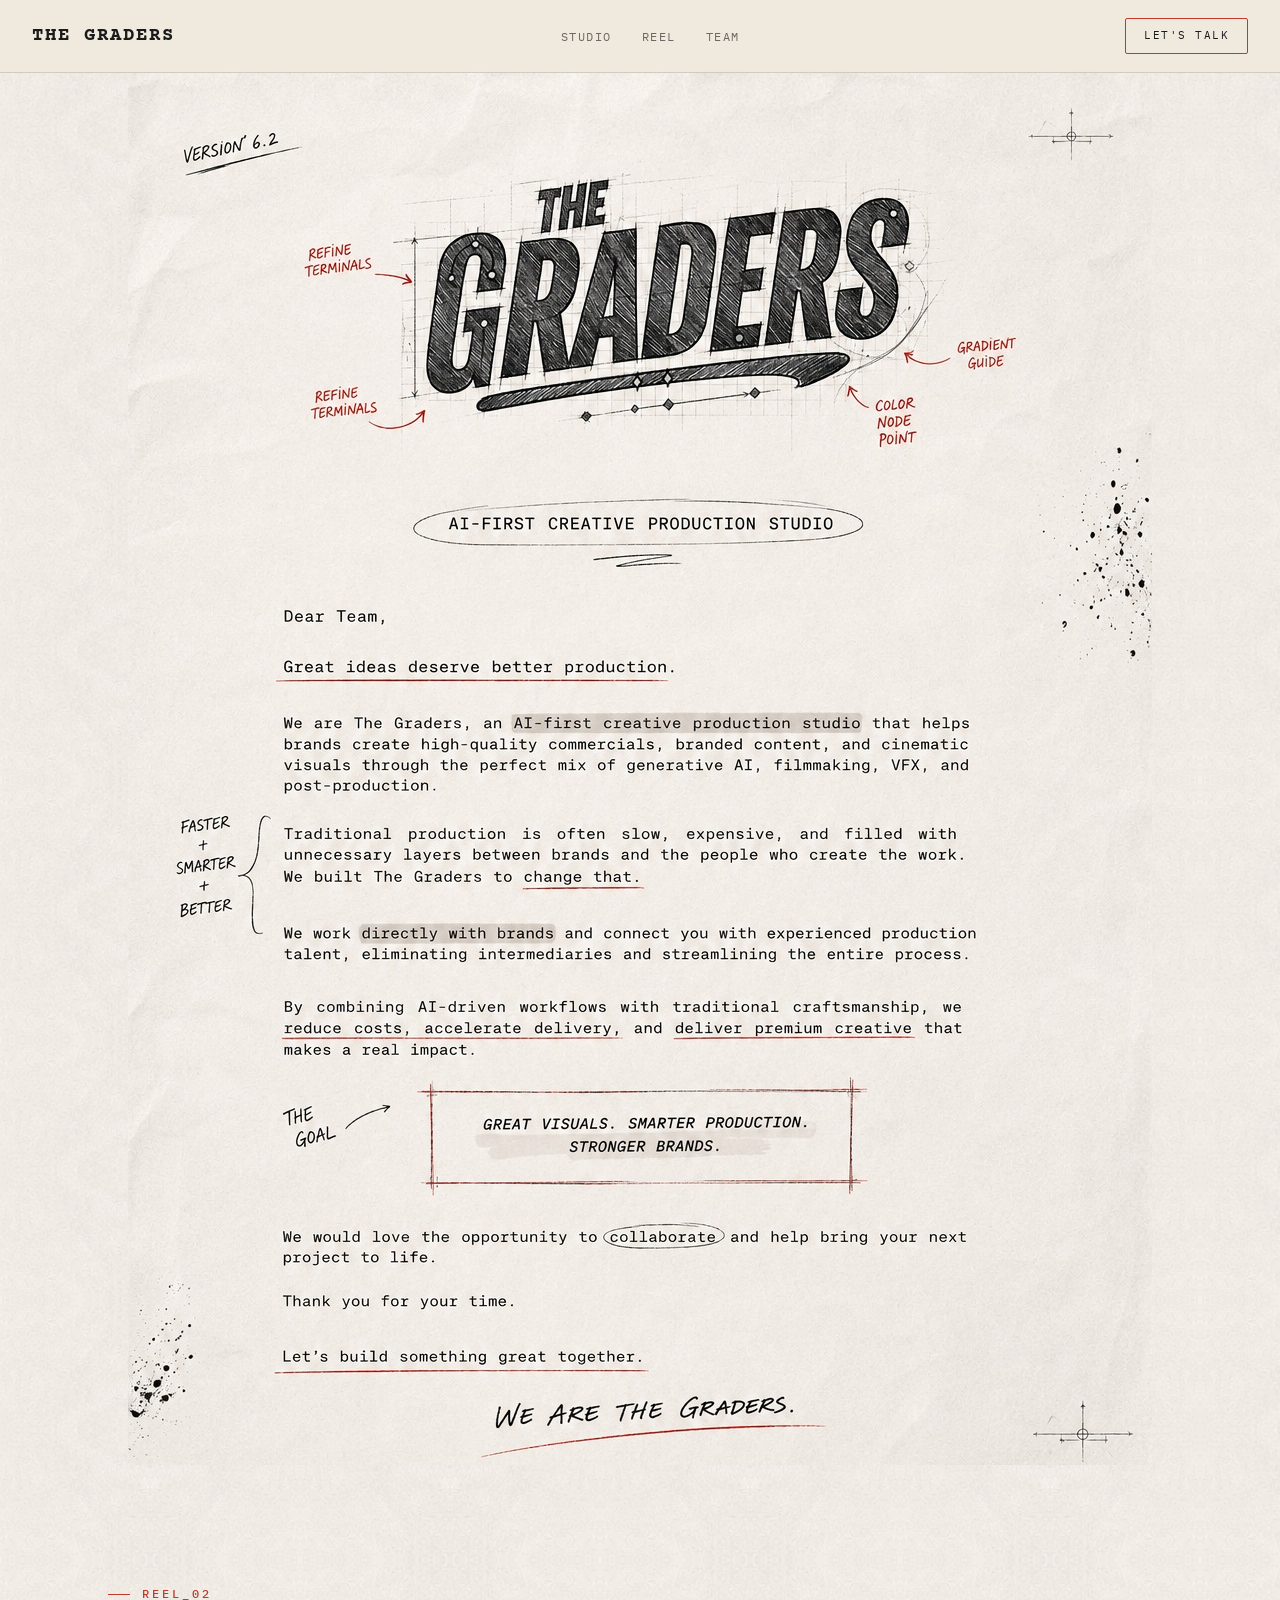
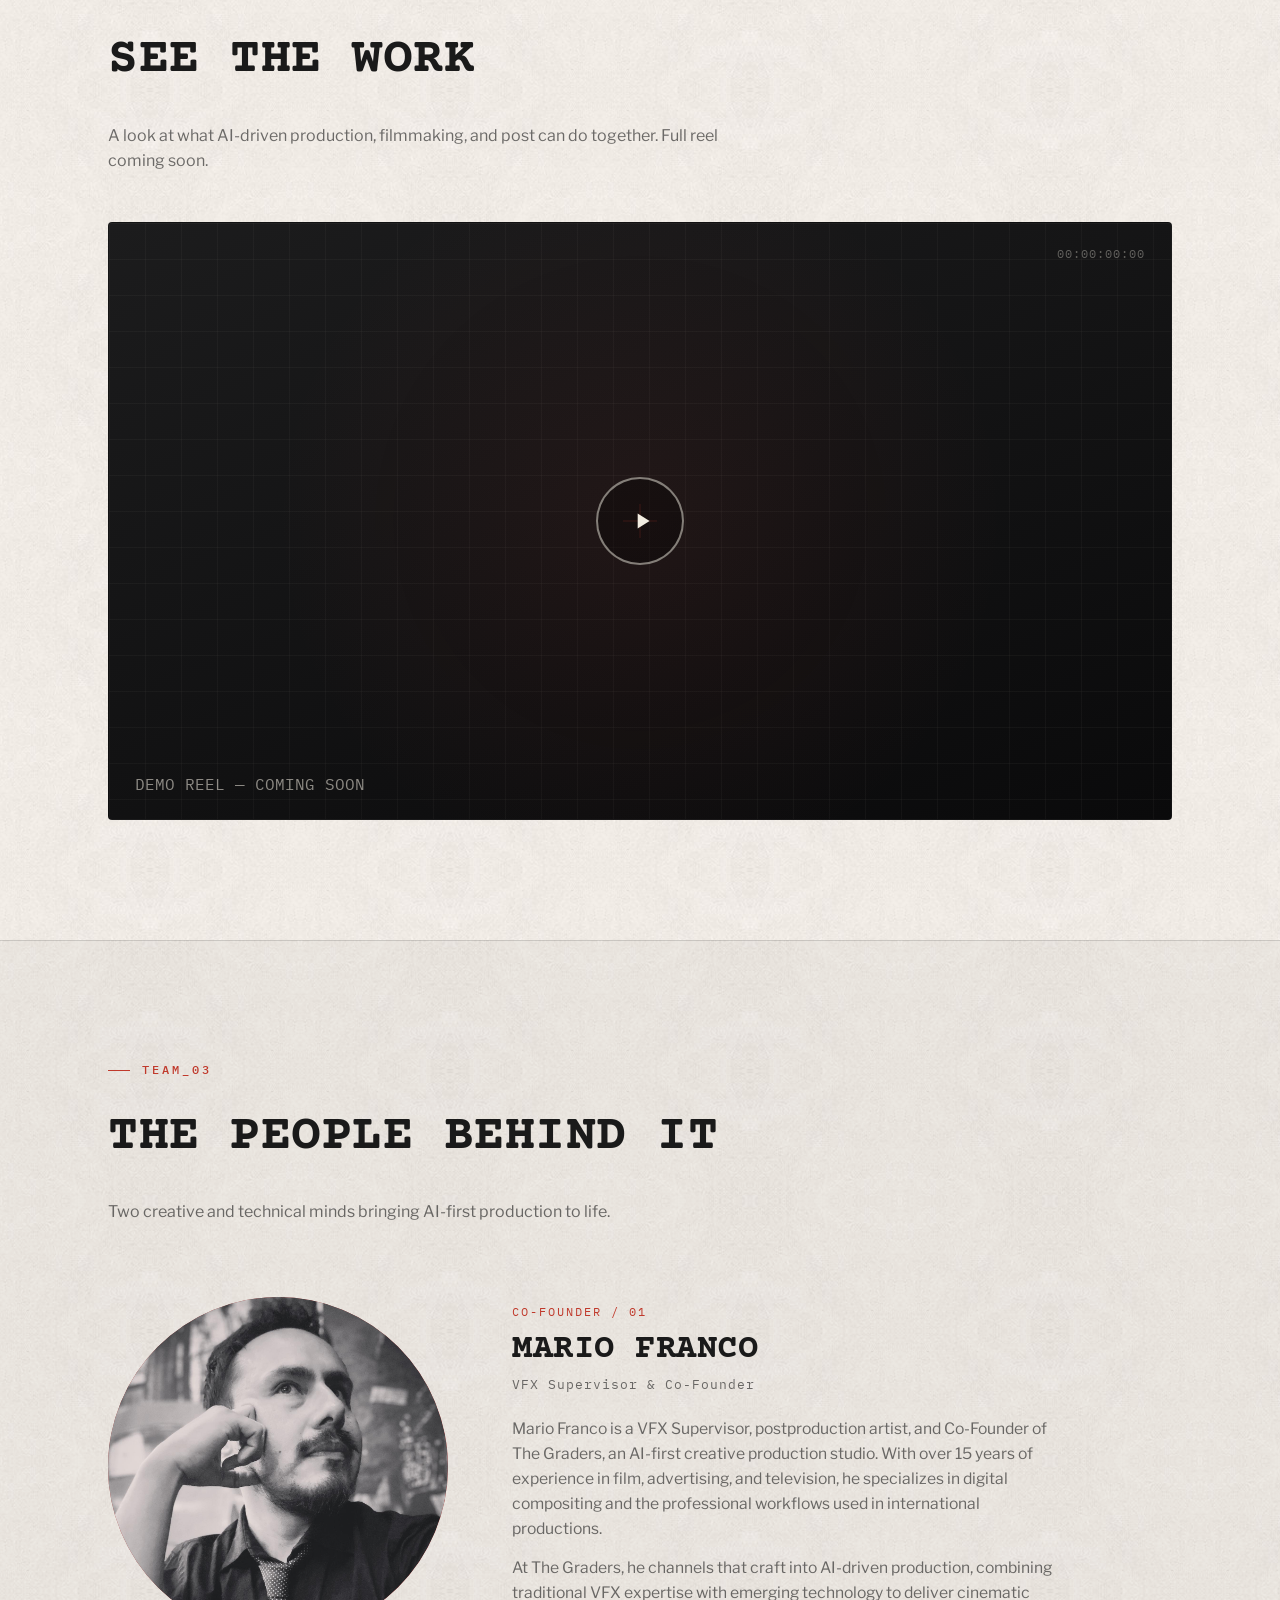
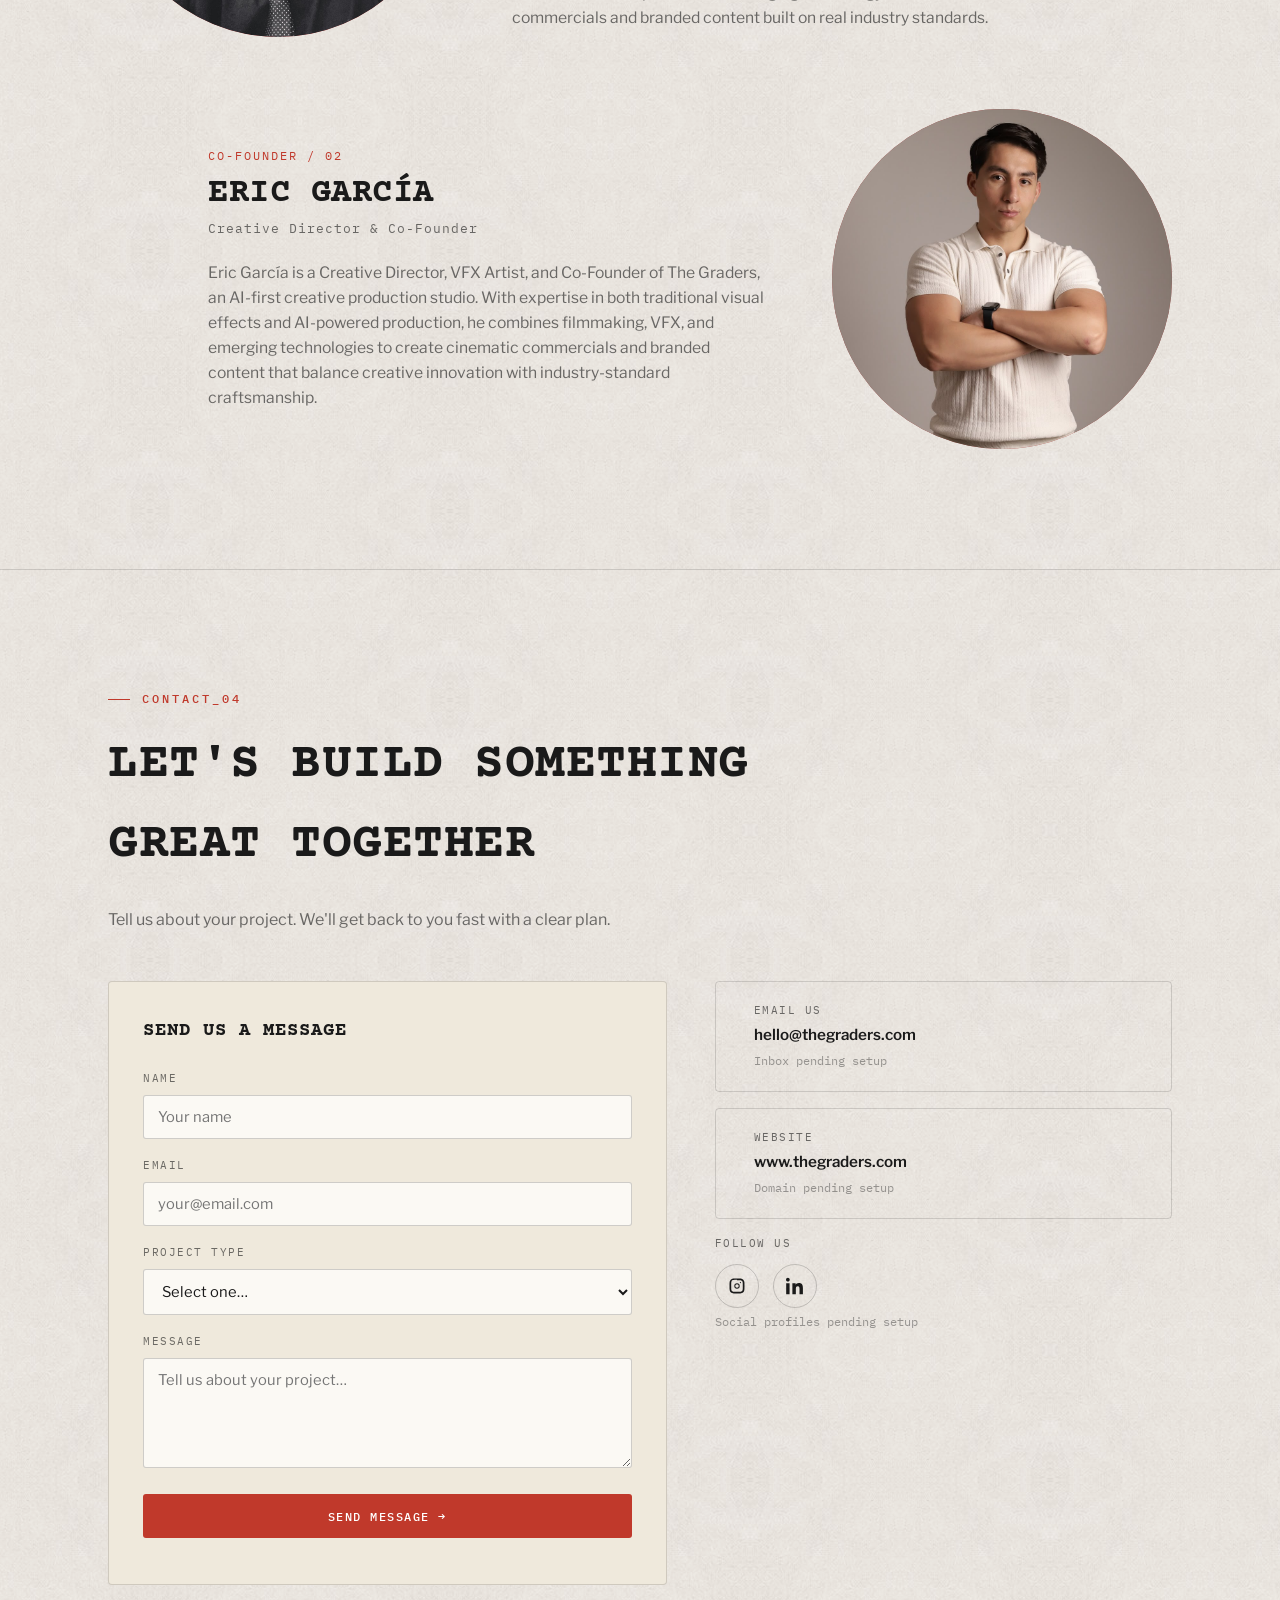
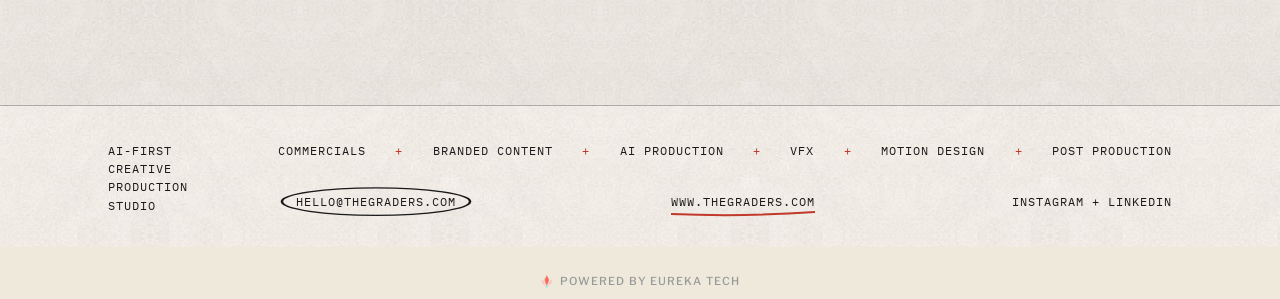
==== commit d2312b7c: "Rebrand: add B mark favicon + attribution (v1.2.4)" ====
--- a/public/index.html
+++ b/public/index.html
@@ -3,6 +3,9 @@
 <head>
 <meta charset="UTF-8" />
 <meta name="viewport" content="width=device-width, initial-scale=1.0" />
+<link rel="icon" type="image/x-icon" href="images/eureka/favicon.ico">
+<link rel="icon" type="image/png" sizes="32x32" href="images/eureka/favicon-32.png">
+<link rel="icon" type="image/png" sizes="16x16" href="images/eureka/favicon-16.png">
 <title>The Graders — AI-First Creative Production Studio</title>
 <meta name="description" content="The Graders is an AI-first creative production studio helping brands create high-quality commercials, branded content, and cinematic visuals." />
 <meta property="og:title" content="The Graders — AI-First Creative Production Studio" />
@@ -410,11 +413,9 @@
 
 <div class="eureka-credit">
   <a href="https://www.eurekawebsites.tech/" target="_blank" rel="noopener noreferrer"
-     style="font-size:0.62rem;letter-spacing:1.5px;text-transform:uppercase;color:rgba(44,58,74,0.45);text-decoration:none;transition:color 0.2s;"
+     style="font-size:11px;font-weight:500;letter-spacing:0.1em;text-transform:uppercase;color:rgba(44,58,74,0.45);text-decoration:none;transition:color 0.2s;"
      onmouseover="this.style.color='rgba(44,58,74,0.75)'"
-     onmouseout="this.style.color='rgba(44,58,74,0.45)'">
-    POWERED BY EUREKA TECH
-  </a>
+     onmouseout="this.style.color='rgba(44,58,74,0.45)'"><img src="images/eureka-b-64.png" alt="" style="width:14px;height:14px;display:inline-block;vertical-align:-3px;margin-right:6px;">POWERED BY EUREKA TECH</a>
 </div>
 
 <script>
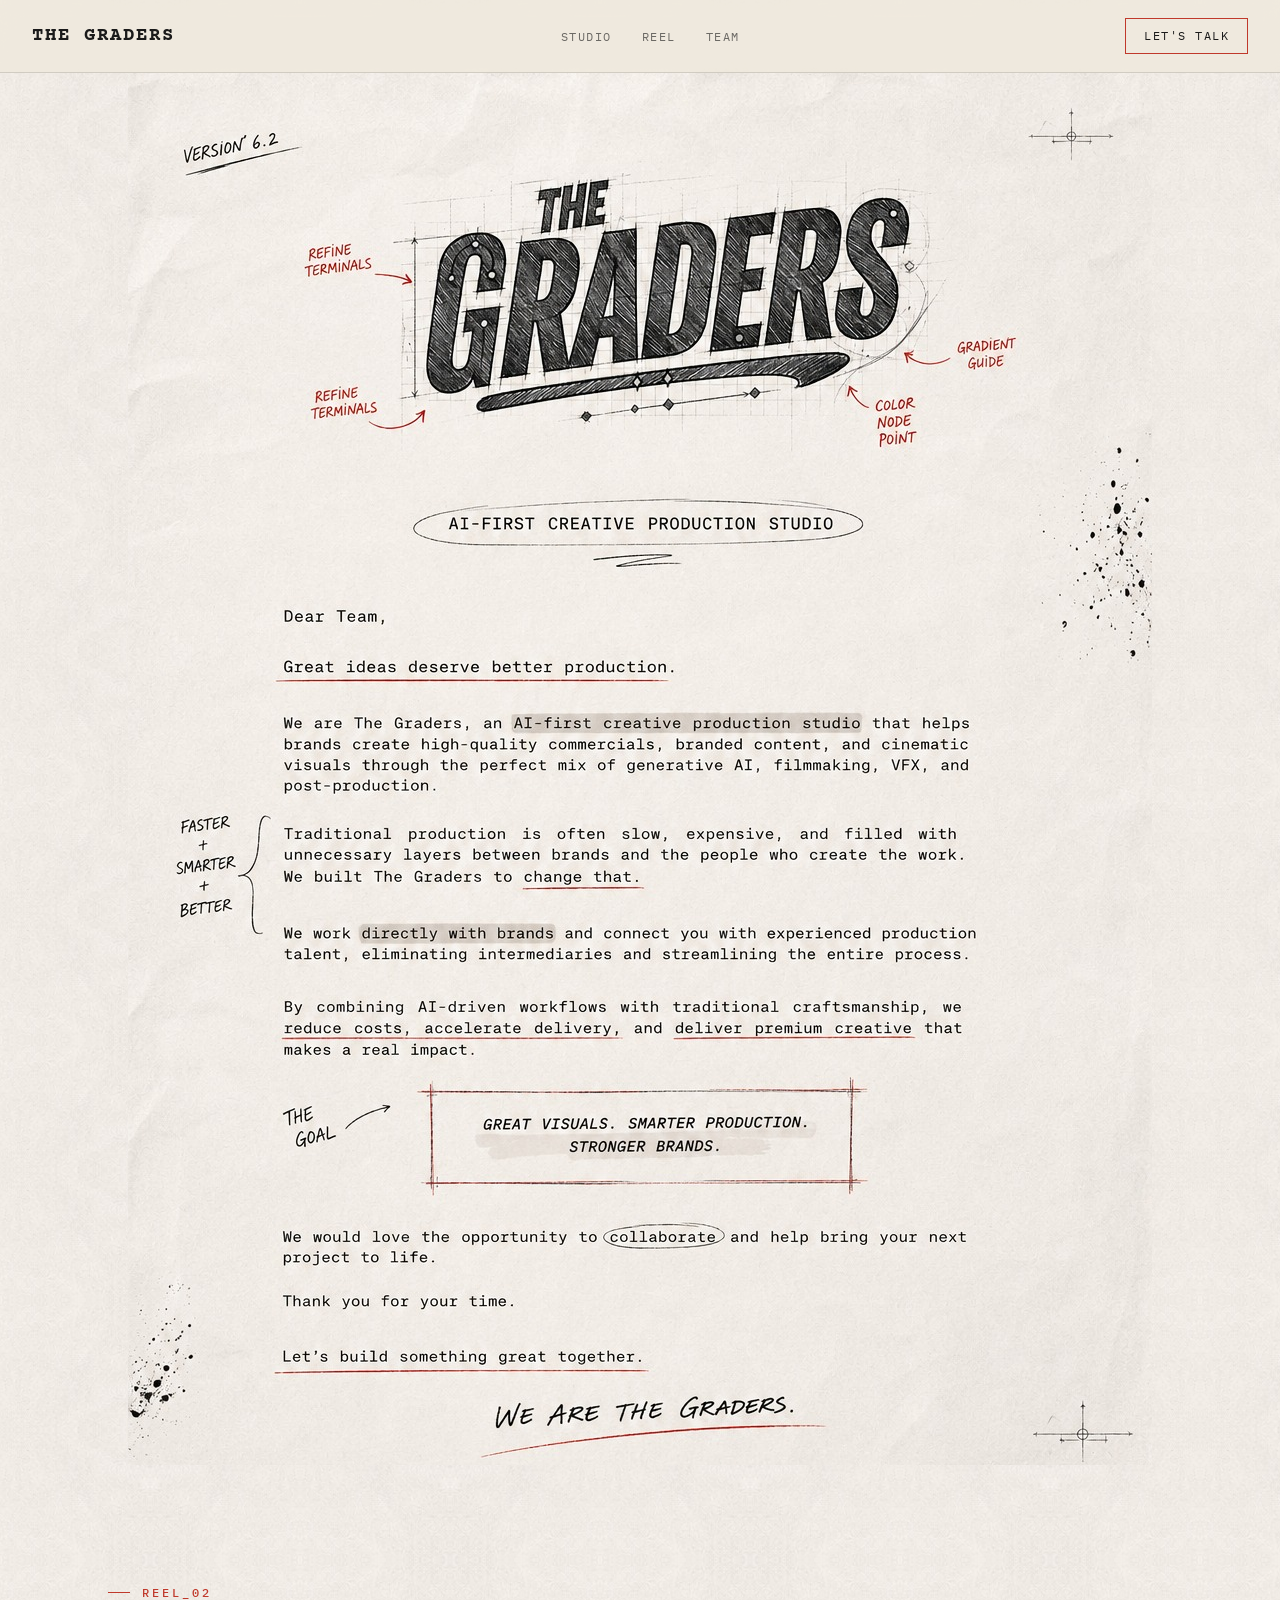
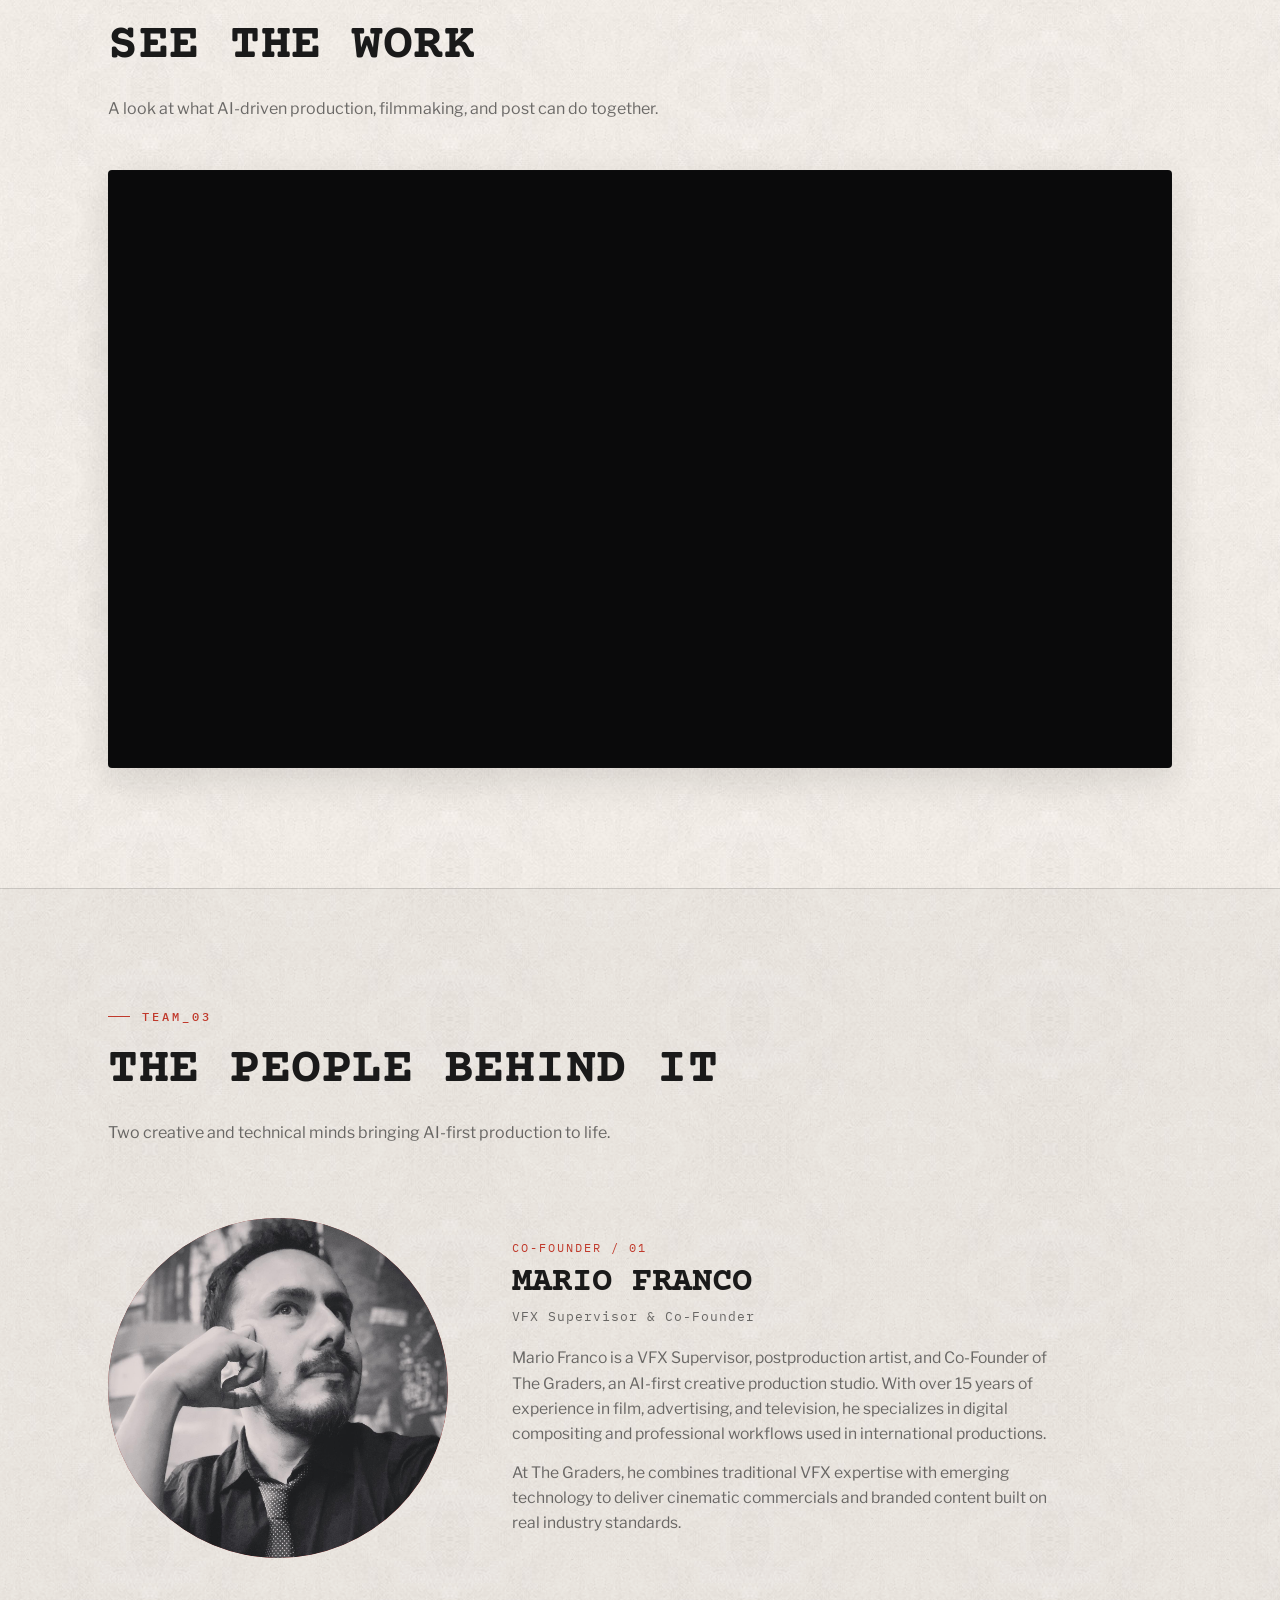
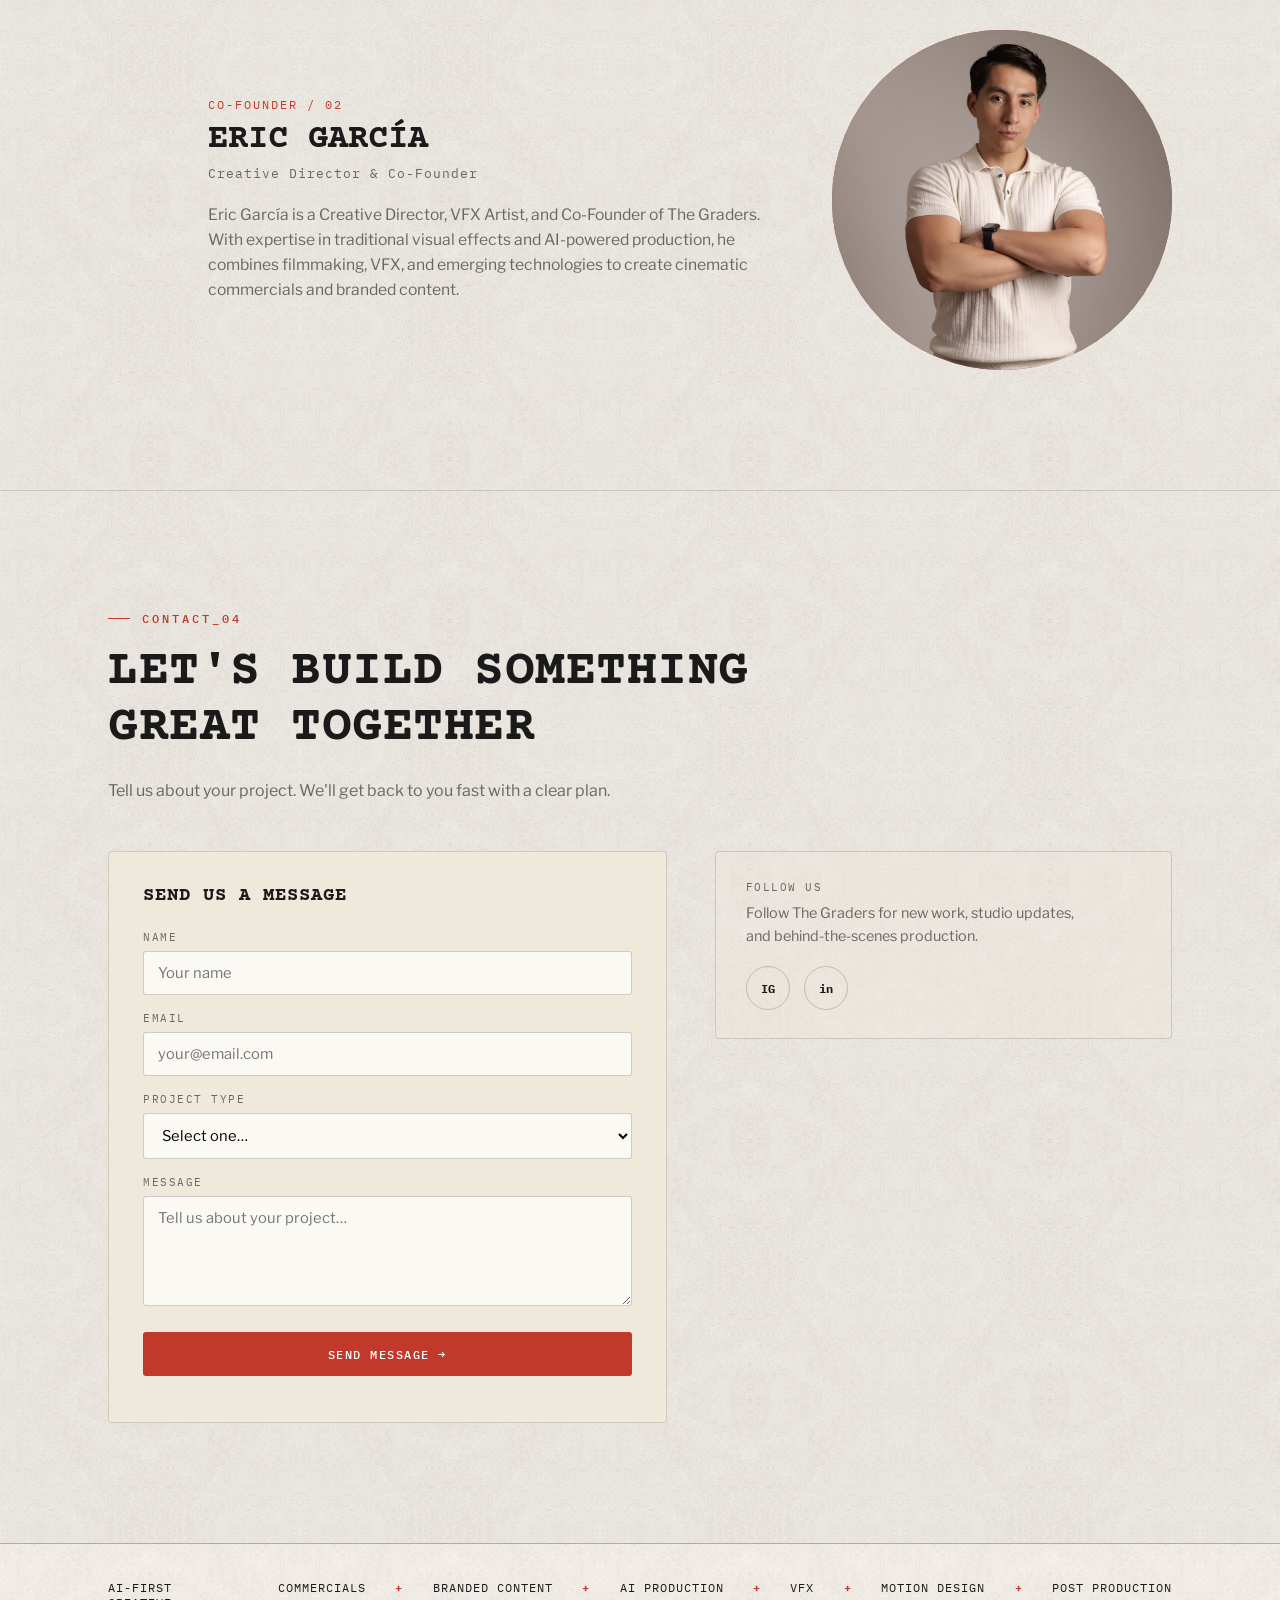
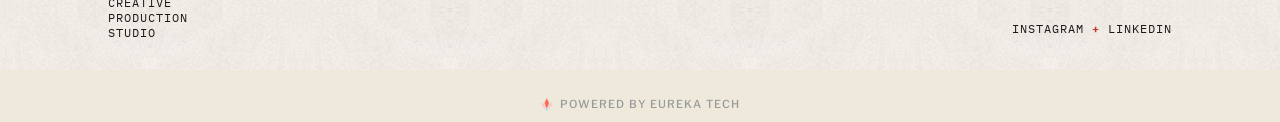
==== commit 9d136258: "Finalize SEO, accessibility, responsive polish, and hosting sync" ====
--- a/public/index.html
+++ b/public/index.html
@@ -1,450 +1,33 @@
-﻿<!DOCTYPE html>
+<!DOCTYPE html>
 <html lang="en">
 <head>
-<meta charset="UTF-8" />
-<meta name="viewport" content="width=device-width, initial-scale=1.0" />
-<link rel="icon" type="image/x-icon" href="images/eureka/favicon.ico">
-<link rel="icon" type="image/png" sizes="32x32" href="images/eureka/favicon-32.png">
-<link rel="icon" type="image/png" sizes="16x16" href="images/eureka/favicon-16.png">
+<meta charset="UTF-8">
+<meta name="viewport" content="width=device-width,initial-scale=1">
 <title>The Graders — AI-First Creative Production Studio</title>
-<meta name="description" content="The Graders is an AI-first creative production studio helping brands create high-quality commercials, branded content, and cinematic visuals." />
-<meta property="og:title" content="The Graders — AI-First Creative Production Studio" />
-<meta property="og:description" content="We help brands create high-quality commercials, branded content, and cinematic visuals through the perfect mix of generative AI, filmmaking, VFX, and post-production." />
-<link rel="preconnect" href="https://fonts.googleapis.com">
-<link rel="preconnect" href="https://fonts.gstatic.com" crossorigin>
-<link href="https://fonts.googleapis.com/css2?family=Courier+Prime:wght@400;700&family=IBM+Plex+Mono:wght@400;500&family=Libre+Franklin:wght@400;500;600&display=swap" rel="stylesheet">
-<style>
-  :root{
-    --stage:#efe9dc;
-    --stage-2:#e6ded0;
-    --paper:#1a1a1a;
-    --paper-dim:rgba(26,26,26,0.62);
-    --paper-faint:rgba(26,26,26,0.4);
-    --red:#c0392b;
-    --cyan:#8a1f16;
-    --line:rgba(26,26,26,0.14);
-    --typewriter:'American Typewriter','Courier Prime','Courier New',Courier,monospace;
-  }
-  *{box-sizing:border-box;margin:0;padding:0;}
-  html{scroll-behavior:smooth;}
-  @media (prefers-reduced-motion: reduce){ html{scroll-behavior:auto;} *{animation:none!important;transition:none!important;} }
-  body{
-    background:#f0ebe5 url('paper-texture-tile.png') repeat;
-    color:var(--paper);
-    font-family:'Libre Franklin',sans-serif;
-    line-height:1.6;
-    overflow-x:hidden;
-  }
-  a{color:inherit;}
-  .wrap{max-width:1120px;margin:0 auto;padding:0 28px;}
-  .mono{font-family:'IBM Plex Mono',monospace;}
-
-  /* ---------- NAV ---------- */
-  nav{
-    position:fixed;top:0;left:0;right:0;z-index:100;
-    display:flex;align-items:center;justify-content:space-between;
-    padding:18px 32px;
-    background:rgba(239,233,220,0.8);
-    backdrop-filter:blur(10px);
-    border-bottom:1px solid var(--line);
-  }
-  .nav-logo{font-family:var(--typewriter);font-weight:700;font-size:1.2rem;letter-spacing:2px;text-transform:uppercase;}
-  .nav-links{display:flex;gap:30px;list-style:none;}
-  .nav-links a{font-family:'IBM Plex Mono',monospace;font-size:0.72rem;text-transform:uppercase;letter-spacing:1.5px;color:var(--paper-dim);text-decoration:none;transition:color .2s;}
-  .nav-links a:hover{color:var(--paper);}
-  .nav-cta{
-    padding:8px 18px;border:1px solid var(--red);border-radius:2px;
-    font-family:'IBM Plex Mono',monospace;font-size:0.7rem;text-transform:uppercase;letter-spacing:1.5px;
-    text-decoration:none;color:var(--paper)!important;transition:.2s;
-  }
-  .nav-cta:hover{background:var(--red);}
-  @media(max-width:760px){.nav-links{display:none;}}
-  .nav-cta:focus-visible, a:focus-visible, button:focus-visible, input:focus-visible, textarea:focus-visible, select:focus-visible{
-    outline:2px solid var(--cyan);outline-offset:2px;
-  }
-
-  /* ---------- SECTION SHARED ---------- */
-  section{padding:120px 0;position:relative;}
-  .frame-label{
-    display:flex;align-items:center;gap:12px;
-    font-family:'IBM Plex Mono',monospace;font-size:0.72rem;letter-spacing:3px;
-    color:var(--red);font-weight:500;margin-bottom:18px;text-transform:uppercase;
-  }
-  .frame-label::before{content:"";width:22px;height:1px;background:var(--red);}
-  .section-title{
-    font-family:var(--typewriter);font-weight:700;
-    font-size:clamp(2rem,4.5vw,3.1rem);
-    text-transform:uppercase;letter-spacing:0.5px;
-    margin-bottom:22px;
-    text-wrap:balance;
-  }
-  .section-sub{color:var(--paper-dim);max-width:620px;font-size:1rem;}
-
-  /* ---------- DEMO REEL ---------- */
-  .reel-frame{
-    position:relative;
-    aspect-ratio:16/9;
-    background:
-      radial-gradient(circle at 50% 50%, rgba(193,57,46,0.08) 0%, transparent 60%),
-      linear-gradient(160deg,#1c1c1d 0%,#0a0a0b 100%);
-    border:1px solid rgba(26,26,26,0.2);
-    border-radius:4px;
-    display:flex;align-items:center;justify-content:center;
-    margin-top:48px;
-    overflow:hidden;
-  }
-  .reel-frame::before{
-    content:"";position:absolute;inset:0;
-    background-image:linear-gradient(rgba(242,237,225,0.035) 1px, transparent 1px),linear-gradient(90deg, rgba(242,237,225,0.035) 1px, transparent 1px);
-    background-size:36px 36px;
-  }
-  .reel-crosshair{position:absolute;top:50%;left:50%;width:1px;height:34px;background:rgba(193,57,46,0.35);transform:translate(-50%,-50%);}
-  .reel-crosshair.h{width:34px;height:1px;}
-  .reel-play{
-    position:relative;z-index:1;
-    width:88px;height:88px;border-radius:50%;
-    border:2px solid rgba(242,237,225,0.5);
-    display:flex;align-items:center;justify-content:center;
-    transition:.2s;cursor:pointer;
-    background:rgba(0,0,0,0.3);
-  }
-  .reel-play:hover{border-color:var(--red);background:rgba(193,57,46,0.15);transform:translate(-50%,-50%) scale(1.05);}
-  .reel-play svg{width:26px;height:26px;fill:#f2ede1;margin-left:4px;}
-  .reel-label{
-    position:absolute;bottom:22px;left:26px;z-index:1;
-    color:rgba(242,237,225,0.55);
-  }
-  .reel-timecode{
-    position:absolute;top:22px;right:26px;z-index:1;
-    font-family:'IBM Plex Mono',monospace;font-size:0.72rem;letter-spacing:1px;color:rgba(242,237,225,0.35);
-  }
-
-  /* ---------- ABOUT ---------- */
-  .founder-row{
-    display:grid;grid-template-columns:340px 1fr;gap:64px;align-items:center;
-    margin-top:72px;
-  }
-  .founder-row:first-of-type{margin-top:48px;}
-  .founder-row.reverse{grid-template-columns:1fr 340px;}
-  .founder-row.reverse .founder-photo-wrap{order:2;}
-  .founder-row.reverse .founder-copy{order:1;}
-  @media(max-width:780px){
-    .founder-row, .founder-row.reverse{grid-template-columns:1fr;gap:32px;}
-    .founder-row.reverse .founder-photo-wrap, .founder-row.reverse .founder-copy{order:initial;}
-  }
-  .founder-photo-wrap{position:relative;width:100%;max-width:340px;justify-self:center;}
-  .founder-photo-circle{
-    width:100%;aspect-ratio:1;border-radius:50%;
-    background:#A34242;
-    display:flex;align-items:center;justify-content:center;overflow:hidden;
-  }
-  .founder-photo-circle img{width:100%;height:100%;object-fit:cover;}
-  .founder-photo-placeholder{
-    font-family:'IBM Plex Mono',monospace;font-size:0.7rem;letter-spacing:1.5px;text-transform:uppercase;
-    color:rgba(255,255,255,0.6);text-align:center;padding:0 20px;
-  }
-  .founder-copy{max-width:560px;}
-  .founder-copy.align-right{margin-left:auto;}
-  .founder-index{font-family:'IBM Plex Mono',monospace;font-size:0.72rem;color:var(--red);letter-spacing:2px;margin-bottom:10px;text-transform:uppercase;}
-  .founder-name{font-family:var(--typewriter);font-weight:700;font-size:2.1rem;text-transform:uppercase;letter-spacing:0.5px;line-height:1.05;}
-  .founder-role{font-family:'IBM Plex Mono',monospace;color:var(--paper-dim);font-size:0.8rem;letter-spacing:1px;margin-top:8px;margin-bottom:20px;}
-  .founder-bio{color:var(--paper-dim);font-size:0.98rem;display:flex;flex-direction:column;gap:14px;}
-  .founder-bio strong{color:var(--paper);}
-
-  /* ---------- CONTACT ---------- */
-  .contact-section{background:linear-gradient(rgba(26,26,26,0.035),rgba(26,26,26,0.035)),#f0ebe5 url('paper-texture-tile.png') repeat;border-top:1px solid rgba(26,26,26,0.15);}
-  .contact-layout{display:grid;grid-template-columns:1.1fr 0.9fr;gap:48px;margin-top:48px;align-items:start;}
-  @media(max-width:800px){.contact-layout{grid-template-columns:1fr;}}
-  .contact-form{
-    background:var(--stage);border:1px solid rgba(26,26,26,0.15);border-radius:4px;padding:34px;
-  }
-  .contact-form h3{font-family:var(--typewriter);font-weight:700;font-size:1.2rem;text-transform:uppercase;letter-spacing:1px;margin-bottom:24px;}
-  .form-field{margin-bottom:18px;}
-  .form-field label{display:block;font-family:'IBM Plex Mono',monospace;font-size:0.7rem;text-transform:uppercase;letter-spacing:1.5px;color:var(--paper-dim);margin-bottom:7px;}
-  .form-field input, .form-field textarea, .form-field select{
-    width:100%;padding:12px 14px;background:#fbf9f4;border:1px solid rgba(26,26,26,0.2);
-    border-radius:3px;color:var(--paper);font-family:'Libre Franklin',sans-serif;font-size:0.92rem;
-  }
-  .form-field textarea{min-height:110px;resize:vertical;}
-  .form-field input:focus, .form-field textarea:focus, .form-field select:focus{outline:none;border-color:var(--red);}
-  .form-submit{
-    width:100%;padding:14px;background:var(--red);color:#fff;border:none;border-radius:3px;
-    font-family:'IBM Plex Mono',monospace;font-size:0.78rem;text-transform:uppercase;letter-spacing:1.5px;font-weight:500;cursor:pointer;transition:.2s;
-  }
-  .form-submit:hover{background:#a02e24;}
-  .form-msg{margin-top:12px;font-size:0.85rem;color:var(--paper-dim);}
-  .contact-options{display:flex;flex-direction:column;gap:16px;}
-  .contact-card{
-    display:flex;align-items:center;gap:16px;
-    padding:20px 22px;border:1px solid rgba(26,26,26,0.15);border-radius:4px;
-    text-decoration:none;transition:.2s;
-  }
-  .contact-card:hover{border-color:rgba(193,57,46,0.5);}
-  .contact-icon{font-size:1.4rem;}
-  .contact-info-label{font-family:'IBM Plex Mono',monospace;font-size:0.68rem;text-transform:uppercase;letter-spacing:1.5px;color:var(--paper-dim);margin-bottom:4px;}
-  .contact-info-value{font-weight:600;font-size:0.95rem;color:var(--paper);}
-  .social-row{display:flex;gap:14px;margin-top:10px;}
-  .social-icon{
-    width:44px;height:44px;border-radius:50%;border:1px solid rgba(26,26,26,0.2);
-    display:flex;align-items:center;justify-content:center;transition:.2s;text-decoration:none;
-  }
-  .social-icon:hover{border-color:var(--red);background:rgba(193,57,46,0.08);}
-  .social-icon svg{width:18px;height:18px;fill:var(--paper);}
-  .tbd-note{font-family:'IBM Plex Mono',monospace;font-size:0.72rem;color:var(--paper-faint);margin-top:5px;}
-
-  /* ---------- FOOTER ---------- */
-  .site-footer-main{
-    border-top:1px solid rgba(26,26,26,0.3);
-    padding:36px 0 30px;
-    background:#f0ebe5 url('paper-texture-tile.png') repeat;
-    position:relative;
-  }
-  .footer-grid{display:grid;grid-template-columns:150px 1fr;gap:20px;}
-  @media(max-width:700px){.footer-grid{grid-template-columns:1fr;}}
-  .footer-brand-label{
-    font-family:'IBM Plex Mono',monospace;font-size:0.72rem;letter-spacing:1px;text-transform:uppercase;
-    line-height:1.6;color:var(--paper);
-  }
-  .footer-services{
-    font-family:'IBM Plex Mono',monospace;font-size:0.72rem;letter-spacing:1px;text-transform:uppercase;color:var(--paper);
-    display:flex;flex-wrap:wrap;align-items:center;justify-content:space-between;gap:10px;margin-bottom:26px;
-  }
-  .footer-services .plus{color:var(--red);}
-  .footer-row2{
-    font-family:'IBM Plex Mono',monospace;font-size:0.75rem;letter-spacing:1px;text-transform:uppercase;color:var(--paper);
-    display:flex;flex-wrap:wrap;align-items:center;justify-content:space-between;gap:32px;
-  }
-  .footer-row2 a{text-decoration:none;color:var(--paper);}
-  .footer-email-wrap{position:relative;display:inline-flex;padding:6px 18px;}
-  .footer-email-wrap svg{position:absolute;inset:0;width:100%;height:100%;overflow:visible;color:var(--paper);}
-  .footer-site-wrap{position:relative;display:inline-block;}
-  .footer-site-wrap svg{position:absolute;left:0;bottom:-6px;width:100%;height:8px;color:var(--red);}
-  .footer-social{display:flex;align-items:center;gap:8px;}
-  .eureka-credit{text-align:center;padding:20px 0 6px;background:var(--stage);}
-
-  .fade-up{opacity:0;transform:translateY(24px);transition:opacity .7s ease, transform .7s ease;}
-  .fade-up.in{opacity:1;transform:translateY(0);}
-</style>
+<meta name="description" content="The Graders is an AI-first creative production studio for commercials, branded content, cinematic visuals, VFX, motion design, and post-production.">
+<meta name="robots" content="index,follow,max-image-preview:large">
+<meta name="theme-color" content="#efe9dc">
+<link rel="canonical" href="https://thegraders.studio/">
+<meta property="og:type" content="website"><meta property="og:site_name" content="The Graders"><meta property="og:locale" content="en_US"><meta property="og:url" content="https://thegraders.studio/">
+<meta property="og:title" content="The Graders — AI-First Creative Production Studio"><meta property="og:description" content="Commercials, branded content, AI production, VFX, motion design, and post-production built with cinematic craft and emerging technology."><meta property="og:image" content="https://thegraders.studio/hero-top.png"><meta property="og:image:alt" content="The Graders — AI-First Creative Production Studio">
+<meta name="twitter:card" content="summary_large_image"><meta name="twitter:title" content="The Graders — AI-First Creative Production Studio"><meta name="twitter:description" content="Commercials, branded content, AI production, VFX, motion design, and post-production."><meta name="twitter:image" content="https://thegraders.studio/hero-top.png">
+<link rel="preconnect" href="https://fonts.googleapis.com"><link rel="preconnect" href="https://fonts.gstatic.com" crossorigin><link href="https://fonts.googleapis.com/css2?family=Courier+Prime:wght@400;700&family=IBM+Plex+Mono:wght@400;500&family=Libre+Franklin:wght@400;500;600&display=swap" rel="stylesheet">
+<link rel="stylesheet" href="site.css">
+<script>document.documentElement.classList.add('js')</script>
+<script type="application/ld+json">{"@context":"https://schema.org","@type":"Organization","name":"The Graders","url":"https://thegraders.studio/","description":"AI-first creative production studio for commercials, branded content, AI production, VFX, motion design, and post-production.","sameAs":["https://www.instagram.com/thegraders.studio/"],"founder":[{"@type":"Person","name":"Mario Franco"},{"@type":"Person","name":"Eric García"}]}</script>
 </head>
 <body>
-
-<nav>
-  <div class="nav-logo">The Graders</div>
-  <ul class="nav-links">
-    <li><a href="#manifesto">Studio</a></li>
-    <li><a href="#reel">Reel</a></li>
-    <li><a href="#about">Team</a></li>
-  </ul>
-  <a href="#contact" class="nav-cta">Let's talk</a>
-</nav>
-
-<!-- HERO + MANIFESTO (design images, see INSTRUCTIONS.md) -->
-<div style="max-width:1024px;margin:0 auto;padding-top:68px;">
-  <img src="hero-top.png" alt="The Graders — AI-First Creative Production Studio" style="width:100%;height:auto;display:block;" />
-  <img src="manifesto-body-full.png" alt="The Graders manifesto: Dear Team letter" style="width:100%;height:auto;display:block;" />
-</div>
-
-<!-- DEMO REEL -->
-<section id="reel">
-  <div class="wrap fade-up">
-    <div class="frame-label mono">REEL_02</div>
-    <h2 class="section-title">See the work</h2>
-    <p class="section-sub">A look at what AI-driven production, filmmaking, and post can do together. Full reel coming soon.</p>
-    <div class="reel-frame">
-      <div class="reel-crosshair"></div>
-      <div class="reel-crosshair h"></div>
-      <div class="reel-play">
-        <svg viewBox="0 0 24 24"><path d="M8 5v14l11-7z"/></svg>
-      </div>
-      <div class="reel-label mono">DEMO REEL — COMING SOON</div>
-      <div class="reel-timecode">00:00:00:00</div>
-    </div>
-  </div>
-</section>
-
-<!-- ABOUT / TEAM -->
-<section id="about" style="background:linear-gradient(rgba(26,26,26,0.035),rgba(26,26,26,0.035)),#f0ebe5 url('paper-texture-tile.png') repeat;border-top:1px solid rgba(26,26,26,0.15);">
-  <div class="wrap fade-up">
-    <div class="frame-label mono">TEAM_03</div>
-    <h2 class="section-title">The people behind it</h2>
-    <p class="section-sub">Two creative and technical minds bringing AI-first production to life.</p>
-
-    <!-- Founder 01 -->
-    <div class="founder-row">
-      <div class="founder-photo-wrap">
-        <div class="founder-photo-circle">
-          <img src="mario-hero.png" alt="Mario Franco" />
-        </div>
-      </div>
-      <div class="founder-copy">
-        <div class="founder-index">Co-Founder / 01</div>
-        <h3 class="founder-name">Mario Franco</h3>
-        <div class="founder-role">VFX Supervisor &amp; Co-Founder</div>
-        <div class="founder-bio">
-          <p>Mario Franco is a VFX Supervisor, postproduction artist, and Co-Founder of The Graders, an AI-first creative production studio. With over 15 years of experience in film, advertising, and television, he specializes in digital compositing and the professional workflows used in international productions.</p>
-          <p>At The Graders, he channels that craft into AI-driven production, combining traditional VFX expertise with emerging technology to deliver cinematic commercials and branded content built on real industry standards.</p>
-        </div>
-      </div>
-    </div>
-
-    <!-- Founder 02 -->
-    <div class="founder-row reverse">
-      <div class="founder-photo-wrap">
-        <div class="founder-photo-circle">
-          <img src="eric.jpeg" alt="Eric García" style="object-position:center 2%;" />
-        </div>
-      </div>
-      <div class="founder-copy align-right">
-        <div class="founder-index">Co-Founder / 02</div>
-        <h3 class="founder-name">Eric García</h3>
-        <div class="founder-role">Creative Director &amp; Co-Founder</div>
-        <div class="founder-bio">
-          <p>Eric García is a Creative Director, VFX Artist, and Co-Founder of The Graders, an AI-first creative production studio. With expertise in both traditional visual effects and AI-powered production, he combines filmmaking, VFX, and emerging technologies to create cinematic commercials and branded content that balance creative innovation with industry-standard craftsmanship.</p>
-        </div>
-      </div>
-    </div>
-  </div>
-</section>
-
-<!-- CONTACT -->
-<section class="contact-section" id="contact">
-  <div class="wrap">
-    <div class="fade-up">
-      <div class="frame-label mono">CONTACT_04</div>
-      <h2 class="section-title">Let's build something great together</h2>
-      <p class="section-sub">Tell us about your project. We'll get back to you fast with a clear plan.</p>
-    </div>
-    <div class="contact-layout fade-up">
-      <div class="contact-form">
-        <h3>Send us a message</h3>
-        <form action="https://api.web3forms.com/submit" method="POST" onsubmit="handleFormSubmit(event)">
-          <input type="hidden" name="access_key" value="3525af30-710c-4ad5-b601-162c04665abc" />
-          <input type="hidden" name="subject" value="New message from thegraders.com" />
-          <input type="hidden" name="redirect" value="false" />
-          <div class="form-field">
-            <label>Name</label>
-            <input type="text" name="name" required placeholder="Your name" />
-          </div>
-          <div class="form-field">
-            <label>Email</label>
-            <input type="email" name="email" required placeholder="your@email.com" />
-          </div>
-          <div class="form-field">
-            <label>Project type</label>
-            <select name="service">
-              <option value="">Select one…</option>
-              <option>Commercial</option>
-              <option>Branded Content</option>
-              <option>AI Production</option>
-              <option>VFX</option>
-              <option>Motion Design</option>
-              <option>Post Production</option>
-              <option>Other</option>
-            </select>
-          </div>
-          <div class="form-field">
-            <label>Message</label>
-            <textarea name="message" required placeholder="Tell us about your project…"></textarea>
-          </div>
-          <button type="submit" class="form-submit">Send message →</button>
-          <div class="form-msg" id="formMsg"></div>
-        </form>
-      </div>
-      <div class="contact-options">
-        <div class="contact-card" style="cursor:default;">
-          <span class="contact-icon"><svg viewBox="0 0 24 24" fill="none" stroke="currentColor" stroke-width="1.6"><rect x="2.5" y="5" width="19" height="14" rx="2"/><path d="M3 6.5l9 6.5 9-6.5"/></svg></span>
-          <div>
-            <div class="contact-info-label">Email us</div>
-            <div class="contact-info-value">hello@thegraders.com</div>
-            <div class="tbd-note">Inbox pending setup</div>
-          </div>
-        </div>
-        <div class="contact-card" style="cursor:default;">
-          <span class="contact-icon"><svg viewBox="0 0 24 24" fill="none" stroke="currentColor" stroke-width="1.6"><circle cx="12" cy="12" r="9.5"/><path d="M2.5 12h19M12 2.5c2.8 2.6 4.3 6 4.3 9.5s-1.5 6.9-4.3 9.5c-2.8-2.6-4.3-6-4.3-9.5S9.2 5.1 12 2.5z"/></svg></span>
-          <div>
-            <div class="contact-info-label">Website</div>
-            <div class="contact-info-value">www.thegraders.com</div>
-            <div class="tbd-note">Domain pending setup</div>
-          </div>
-        </div>
-        <div>
-          <div class="contact-info-label mono" style="margin-bottom:12px;">Follow us</div>
-          <div class="social-row">
-            <a href="#" class="social-icon" aria-label="Instagram">
-              <svg viewBox="0 0 24 24"><path d="M12 2c2.7 0 3.05.01 4.12.06 1.06.05 1.79.22 2.43.47.66.26 1.21.6 1.76 1.15.55.55.89 1.1 1.15 1.76.25.64.42 1.37.47 2.43.05 1.07.06 1.42.06 4.12s-.01 3.05-.06 4.12c-.05 1.06-.22 1.79-.47 2.43a4.9 4.9 0 0 1-1.15 1.76 4.9 4.9 0 0 1-1.76 1.15c-.64.25-1.37.42-2.43.47-1.07.05-1.42.06-4.12.06s-3.05-.01-4.12-.06c-1.06-.05-1.79-.22-2.43-.47a4.9 4.9 0 0 1-1.76-1.15 4.9 4.9 0 0 1-1.15-1.76c-.25-.64-.42-1.37-.47-2.43C2.01 15.05 2 14.7 2 12s.01-3.05.06-4.12c.05-1.06.22-1.79.47-2.43.26-.66.6-1.21 1.15-1.76A4.9 4.9 0 0 1 5.44 2.53c.64-.25 1.37-.42 2.43-.47C8.95 2.01 9.3 2 12 2zm0 1.8c-2.65 0-2.97.01-4.02.06-.86.04-1.33.18-1.64.3-.41.16-.71.35-1.02.66-.31.31-.5.61-.66 1.02-.12.31-.26.78-.3 1.64C4.31 8.03 4.3 8.35 4.3 12s.01 2.97.06 4.02c.04.86.18 1.33.3 1.64.16.41.35.71.66 1.02.31.31.61.5 1.02.66.31.12.78.26 1.64.3 1.05.05 1.37.06 4.02.06s2.97-.01 4.02-.06c.86-.04 1.33-.18 1.64-.3.41-.16.71-.35 1.02-.66.31-.31.5-.61.66-1.02.12-.31.26-.78.3-1.64.05-1.05.06-1.37.06-4.02s-.01-2.97-.06-4.02c-.04-.86-.18-1.33-.3-1.64a2.7 2.7 0 0 0-.66-1.02 2.7 2.7 0 0 0-1.02-.66c-.31-.12-.78-.26-1.64-.3-1.05-.05-1.37-.06-4.02-.06zm0 4.6a3.6 3.6 0 1 1 0 7.2 3.6 3.6 0 0 1 0-7.2zm0 5.94a2.34 2.34 0 1 0 0-4.68 2.34 2.34 0 0 0 0 4.68zm4.58-6.09a.84.84 0 1 1 0-1.68.84.84 0 0 1 0 1.68z"/></svg>
-            </a>
-            <a href="#" class="social-icon" aria-label="LinkedIn">
-              <svg viewBox="0 0 24 24"><path d="M4.98 3.5C4.98 4.88 3.87 6 2.5 6S0 4.88 0 3.5 1.12 1 2.5 1s2.48 1.12 2.48 2.5zM.24 8.25h4.52V23H.24V8.25zM8.5 8.25h4.33v2.01h.06c.6-1.14 2.07-2.34 4.26-2.34 4.55 0 5.39 3 5.39 6.9V23h-4.52v-6.85c0-1.63-.03-3.73-2.27-3.73-2.28 0-2.63 1.78-2.63 3.61V23H8.5V8.25z"/></svg>
-            </a>
-          </div>
-          <div class="tbd-note">Social profiles pending setup</div>
-        </div>
-      </div>
-    </div>
-  </div>
-</section>
-
-<footer class="site-footer-main">
-  <div class="wrap footer-grid">
-    <div class="footer-brand-label">AI-FIRST<br/>CREATIVE<br/>PRODUCTION<br/>STUDIO</div>
-    <div>
-      <div class="footer-services">
-        <span>Commercials</span><span class="plus">+</span>
-        <span>Branded Content</span><span class="plus">+</span>
-        <span>AI Production</span><span class="plus">+</span>
-        <span>VFX</span><span class="plus">+</span>
-        <span>Motion Design</span><span class="plus">+</span>
-        <span>Post Production</span>
-      </div>
-      <div class="footer-row2">
-        <span class="footer-email-wrap">
-          <svg viewBox="0 0 100 34" preserveAspectRatio="none" fill="none" stroke="currentColor" stroke-width="1.3"><ellipse cx="50" cy="17" rx="48" ry="15"/></svg>
-          <a href="mailto:hello@thegraders.com">HELLO@THEGRADERS.COM</a>
-        </span>
-        <span class="footer-site-wrap">
-          <a href="#">WWW.THEGRADERS.COM</a>
-          <svg viewBox="0 0 100 8" preserveAspectRatio="none"><path d="M0,5 Q50,8 100,3" stroke="currentColor" stroke-width="2" fill="none"/></svg>
-        </span>
-        <span class="footer-social"><a href="#">Instagram</a> <span class="plus">+</span> <a href="#">LinkedIn</a></span>
-      </div>
-    </div>
-  </div>
-</footer>
-
-<div class="eureka-credit">
-  <a href="https://www.eurekawebsites.tech/" target="_blank" rel="noopener noreferrer"
-     style="font-size:11px;font-weight:500;letter-spacing:0.1em;text-transform:uppercase;color:rgba(44,58,74,0.45);text-decoration:none;transition:color 0.2s;"
-     onmouseover="this.style.color='rgba(44,58,74,0.75)'"
-     onmouseout="this.style.color='rgba(44,58,74,0.45)'"><img src="images/eureka-b-64.png" alt="" style="width:14px;height:14px;display:inline-block;vertical-align:-3px;margin-right:6px;">POWERED BY EUREKA TECH</a>
-</div>
-
-<script>
-  function handleFormSubmit(e){
-    e.preventDefault();
-    var form = e.target;
-    var msg = document.getElementById('formMsg');
-    var data = new FormData(form);
-    msg.textContent = 'Sending…';
-    fetch(form.action, { method:'POST', body:data, headers:{ 'Accept':'application/json' } })
-      .then(function(r){ return r.json(); })
-      .then(function(json){
-        if (json.success) {
-          msg.textContent = 'Message sent — we will get back to you soon.';
-          form.reset();
-        } else {
-          msg.textContent = 'Something went wrong. Please try again.';
-        }
-      })
-      .catch(function(){ msg.textContent = 'Something went wrong. Please try again.'; });
-  }
-
-  var observer = new IntersectionObserver(function(entries){
-    entries.forEach(function(entry){
-      if (entry.isIntersecting) entry.target.classList.add('in');
-    });
-  }, { threshold: 0.15 });
-  document.querySelectorAll('.fade-up').forEach(function(el){ observer.observe(el); });
-</script>
-
-</body>
-</html>
+<nav aria-label="Primary"><a class="nav-logo" href="#manifesto">The Graders</a><ul class="nav-links"><li><a href="#manifesto">Studio</a></li><li><a href="#reel">Reel</a></li><li><a href="#about">Team</a></li></ul><a href="#contact" class="nav-cta">Let's talk</a></nav>
+<main>
+<div id="manifesto" class="hero"><h1 class="sr-only">The Graders — AI-First Creative Production Studio</h1><p class="sr-only">Commercials, branded content, AI-driven production, VFX, motion design, and post-production.</p><img src="hero-top.png" alt="The Graders — AI-First Creative Production Studio" fetchpriority="high" decoding="async"><img src="manifesto-body-full.png" alt="The Graders studio manifesto" decoding="async"></div>
+<section id="reel"><div class="wrap fade-up"><div class="frame-label">REEL_02</div><h2>See the work</h2><p class="section-sub">A look at what AI-driven production, filmmaking, and post can do together.</p><div class="reel-frame"><iframe src="https://drive.google.com/file/d/1bzyOVguF66tLUBxBOMNs5p0JNJ45Omwr/preview" title="The Graders VFX Reel" allow="autoplay; fullscreen" allowfullscreen loading="lazy"></iframe></div></div></section>
+<section id="about" class="tinted"><div class="wrap fade-up"><div class="frame-label">TEAM_03</div><h2>The people behind it</h2><p class="section-sub">Two creative and technical minds bringing AI-first production to life.</p>
+<article class="founder"><div class="portrait"><img src="mario-hero.png" alt="Mario Franco"></div><div class="founder-copy"><div class="founder-index">Co-Founder / 01</div><h3>Mario Franco</h3><div class="role">VFX Supervisor &amp; Co-Founder</div><p>Mario Franco is a VFX Supervisor, postproduction artist, and Co-Founder of The Graders, an AI-first creative production studio. With over 15 years of experience in film, advertising, and television, he specializes in digital compositing and professional workflows used in international productions.</p><p>At The Graders, he combines traditional VFX expertise with emerging technology to deliver cinematic commercials and branded content built on real industry standards.</p></div></article>
+<article class="founder reverse"><div class="portrait"><img src="eric.jpeg" alt="Eric García" class="eric"></div><div class="founder-copy"><div class="founder-index">Co-Founder / 02</div><h3>Eric García</h3><div class="role">Creative Director &amp; Co-Founder</div><p>Eric García is a Creative Director, VFX Artist, and Co-Founder of The Graders. With expertise in traditional visual effects and AI-powered production, he combines filmmaking, VFX, and emerging technologies to create cinematic commercials and branded content.</p></div></article>
+</div></section>
+<section id="contact" class="tinted"><div class="wrap"><div class="fade-up"><div class="frame-label">CONTACT_04</div><h2>Let's build something great together</h2><p class="section-sub">Tell us about your project. We'll get back to you fast with a clear plan.</p></div><div class="contact-layout fade-up"><div class="contact-form"><h3>Send us a message</h3><form action="https://api.web3forms.com/submit" method="POST" id="contactForm"><input type="hidden" name="access_key" value="3525af30-710c-4ad5-b601-162c04665abc"><input type="hidden" name="subject" value="New message from thegraders.studio"><input type="checkbox" name="botcheck" tabindex="-1" autocomplete="off" class="sr-only" aria-hidden="true"><label for="name">Name</label><input id="name" name="name" required autocomplete="name" placeholder="Your name"><label for="email">Email</label><input id="email" type="email" name="email" required autocomplete="email" placeholder="your@email.com"><label for="service">Project type</label><select id="service" name="service"><option value="">Select one…</option><option>Commercial</option><option>Branded Content</option><option>AI Production</option><option>VFX</option><option>Motion Design</option><option>Post Production</option><option>Other</option></select><label for="message">Message</label><textarea id="message" name="message" required placeholder="Tell us about your project…"></textarea><button type="submit">Send message →</button><div id="formMsg" role="status" aria-live="polite"></div></form></div><aside class="social-panel"><div class="contact-label">Follow us</div><p>Follow The Graders for new work, studio updates, and behind-the-scenes production.</p><div class="social-row"><a href="https://www.instagram.com/thegraders.studio/" target="_blank" rel="noopener noreferrer" aria-label="The Graders on Instagram">IG</a><a href="https://www.linkedin.com/in/mario-franco-56a5602b0/" target="_blank" rel="noopener noreferrer" aria-label="Mario Franco on LinkedIn">in</a></div></aside></div></div></section>
+</main>
+<footer><div class="wrap footer-grid"><div class="footer-brand">AI-FIRST<br>CREATIVE<br>PRODUCTION<br>STUDIO</div><div><div class="services"><span>Commercials</span><b>+</b><span>Branded Content</span><b>+</b><span>AI Production</span><b>+</b><span>VFX</span><b>+</b><span>Motion Design</span><b>+</b><span>Post Production</span></div><div class="footer-social"><a href="https://www.instagram.com/thegraders.studio/" target="_blank" rel="noopener noreferrer">Instagram</a><b>+</b><a href="https://www.linkedin.com/in/mario-franco-56a5602b0/" target="_blank" rel="noopener noreferrer">LinkedIn</a></div></div></div></footer>
+<div class="credit"><a href="https://www.eurekawebsites.tech/" target="_blank" rel="noopener noreferrer"><img src="images/eureka-b-64.png" alt="">POWERED BY EUREKA TECH</a></div>
+<script src="site.js" defer></script>
+</body></html>
--- a/public/site.css
+++ b/public/site.css
@@ -0,0 +1 @@
+:root{--stage:#efe9dc;--paper:#1a1a1a;--dim:rgba(26,26,26,.62);--red:#c0392b;--line:rgba(26,26,26,.14);--type:'American Typewriter','Courier Prime','Courier New',monospace}*{box-sizing:border-box;margin:0;padding:0}html{scroll-behavior:smooth}body{background:#f0ebe5 url('paper-texture-tile.png') repeat;color:var(--paper);font-family:'Libre Franklin',sans-serif;line-height:1.6;overflow-x:hidden}a{color:inherit}.wrap{max-width:1120px;margin:auto;padding:0 28px}.sr-only{position:absolute!important;width:1px!important;height:1px!important;padding:0!important;margin:-1px!important;overflow:hidden!important;clip:rect(0,0,0,0)!important;white-space:nowrap!important;border:0!important}#manifesto,section{scroll-margin-top:84px}nav{position:fixed;inset:0 0 auto;z-index:100;display:flex;align-items:center;justify-content:space-between;padding:18px 32px;background:rgba(239,233,220,.8);backdrop-filter:blur(10px);border-bottom:1px solid var(--line)}.nav-logo{font-family:'Courier Prime',monospace;font-weight:700;font-size:1.2rem;letter-spacing:2px;text-transform:uppercase;text-decoration:none}.nav-links{display:flex;gap:30px;list-style:none}.nav-links a,.nav-cta{font-family:'IBM Plex Mono',monospace;font-size:.72rem;text-transform:uppercase;letter-spacing:1.5px;text-decoration:none}.nav-links a{color:var(--dim)}.nav-cta{padding:8px 18px;border:1px solid var(--red)}.nav-cta:hover{background:var(--red);color:#fff}a:focus-visible,button:focus-visible,input:focus-visible,textarea:focus-visible,select:focus-visible{outline:2px solid #8a1f16;outline-offset:2px}.hero{max-width:1024px;margin:auto;padding-top:68px}.hero img{display:block;width:100%;height:auto}section{padding:120px 0;position:relative}.tinted{background:linear-gradient(rgba(26,26,26,.035),rgba(26,26,26,.035)),#f0ebe5 url('paper-texture-tile.png') repeat;border-top:1px solid rgba(26,26,26,.15)}.frame-label{display:flex;align-items:center;gap:12px;font:500 .72rem 'IBM Plex Mono',monospace;letter-spacing:3px;color:var(--red);margin-bottom:18px}.frame-label:before{content:"";width:22px;height:1px;background:var(--red)}h2{font:700 clamp(2rem,4.5vw,3.1rem) var(--type);text-transform:uppercase;letter-spacing:.5px;margin-bottom:22px;text-wrap:balance}.section-sub{color:var(--dim);max-width:620px}.reel-frame{position:relative;aspect-ratio:16/9;background:#0a0a0b;border:1px solid rgba(26,26,26,.2);border-radius:4px;margin-top:48px;overflow:hidden;box-shadow:0 12px 36px rgba(26,26,26,.12)}.reel-frame iframe{position:absolute;inset:0;width:100%;height:100%;border:0}.founder{display:grid;grid-template-columns:340px 1fr;gap:64px;align-items:center;margin-top:72px}.founder.reverse{grid-template-columns:1fr 340px}.founder.reverse .portrait{order:2}.portrait{width:100%;max-width:340px;aspect-ratio:1;border-radius:50%;background:#A34242;overflow:hidden;justify-self:center}.portrait img{width:100%;height:100%;object-fit:cover}.portrait .eric{object-position:center 2%}.founder-copy{max-width:560px}.founder.reverse .founder-copy{margin-left:auto}.founder-index{font:400 .72rem 'IBM Plex Mono',monospace;color:var(--red);letter-spacing:2px;text-transform:uppercase;margin-bottom:10px}.founder h3,.contact-form h3{font:700 2.1rem var(--type);text-transform:uppercase;line-height:1.05}.role{font:.8rem 'IBM Plex Mono',monospace;color:var(--dim);letter-spacing:1px;margin:8px 0 20px}.founder-copy p{color:var(--dim);font-size:.98rem;margin-top:14px}.contact-layout{display:grid;grid-template-columns:1.1fr .9fr;gap:48px;margin-top:48px;align-items:start}.contact-form{background:var(--stage);border:1px solid rgba(26,26,26,.15);border-radius:4px;padding:34px}.contact-form h3{font-size:1.2rem;letter-spacing:1px;margin-bottom:24px}.contact-form label{display:block;font:.7rem 'IBM Plex Mono',monospace;text-transform:uppercase;letter-spacing:1.5px;color:var(--dim);margin:16px 0 7px}.contact-form input:not([type=checkbox]),.contact-form textarea,.contact-form select{width:100%;padding:12px 14px;background:#fbf9f4;border:1px solid rgba(26,26,26,.2);border-radius:3px;font:.92rem 'Libre Franklin',sans-serif}.contact-form textarea{min-height:110px;resize:vertical}.contact-form button{width:100%;padding:14px;margin-top:18px;background:var(--red);color:#fff;border:0;border-radius:3px;font:500 .78rem 'IBM Plex Mono',monospace;text-transform:uppercase;letter-spacing:1.5px;cursor:pointer}.contact-form button:disabled{opacity:.65;cursor:wait}#formMsg{margin-top:12px;font-size:.85rem;color:var(--dim)}.social-panel{padding:28px 30px;border:1px solid rgba(26,26,26,.15);border-radius:4px;background:rgba(239,233,220,.35)}.contact-label{font:.68rem 'IBM Plex Mono',monospace;text-transform:uppercase;letter-spacing:1.5px;color:var(--dim);margin-bottom:8px}.social-panel p{color:var(--dim);font-size:.9rem;max-width:340px;margin-bottom:18px}.social-row{display:flex;gap:14px}.social-row a{width:44px;height:44px;border-radius:50%;border:1px solid rgba(26,26,26,.2);display:grid;place-items:center;text-decoration:none;font:700 .78rem 'IBM Plex Mono',monospace}.social-row a:hover{border-color:var(--red);background:rgba(193,57,46,.08);transform:translateY(-2px)}footer{border-top:1px solid rgba(26,26,26,.3);padding:36px 0 30px}.footer-grid{display:grid;grid-template-columns:150px 1fr;gap:20px}.footer-brand,.services,.footer-social{font:.72rem 'IBM Plex Mono',monospace;text-transform:uppercase;letter-spacing:1px}.services{display:flex;flex-wrap:wrap;align-items:center;justify-content:space-between;gap:10px;margin-bottom:26px}.services b,.footer-social b{color:var(--red)}.footer-social{display:flex;justify-content:flex-end;gap:8px}.footer-social a{text-decoration:none}.credit{text-align:center;padding:20px 0 6px;background:var(--stage)}.credit a{font-size:11px;font-weight:500;letter-spacing:.1em;text-transform:uppercase;color:rgba(44,58,74,.45);text-decoration:none}.credit img{width:14px;height:14px;display:inline-block;vertical-align:-3px;margin-right:6px}.fade-up{opacity:1}.js .fade-up{opacity:0;transform:translateY(24px);transition:opacity .7s ease,transform .7s ease}.js .fade-up.in{opacity:1;transform:none}@media(max-width:800px){.contact-layout{grid-template-columns:1fr}}@media(max-width:780px){.founder,.founder.reverse{grid-template-columns:1fr;gap:32px}.founder.reverse .portrait{order:initial}.founder.reverse .founder-copy{margin-left:0}}@media(max-width:760px){.nav-links{display:none}}@media(max-width:700px){.footer-grid{grid-template-columns:1fr}.services,.footer-social{justify-content:flex-start}}@media(max-width:600px){nav{padding:14px 18px}.nav-logo{font-size:1rem;letter-spacing:1.5px}.nav-cta{padding:7px 12px;font-size:.66rem}.wrap{padding:0 18px}section{padding:82px 0}.contact-form,.social-panel{padding:24px 20px}}@media(prefers-reduced-motion:reduce){html{scroll-behavior:auto}*{animation:none!important;transition:none!important}}
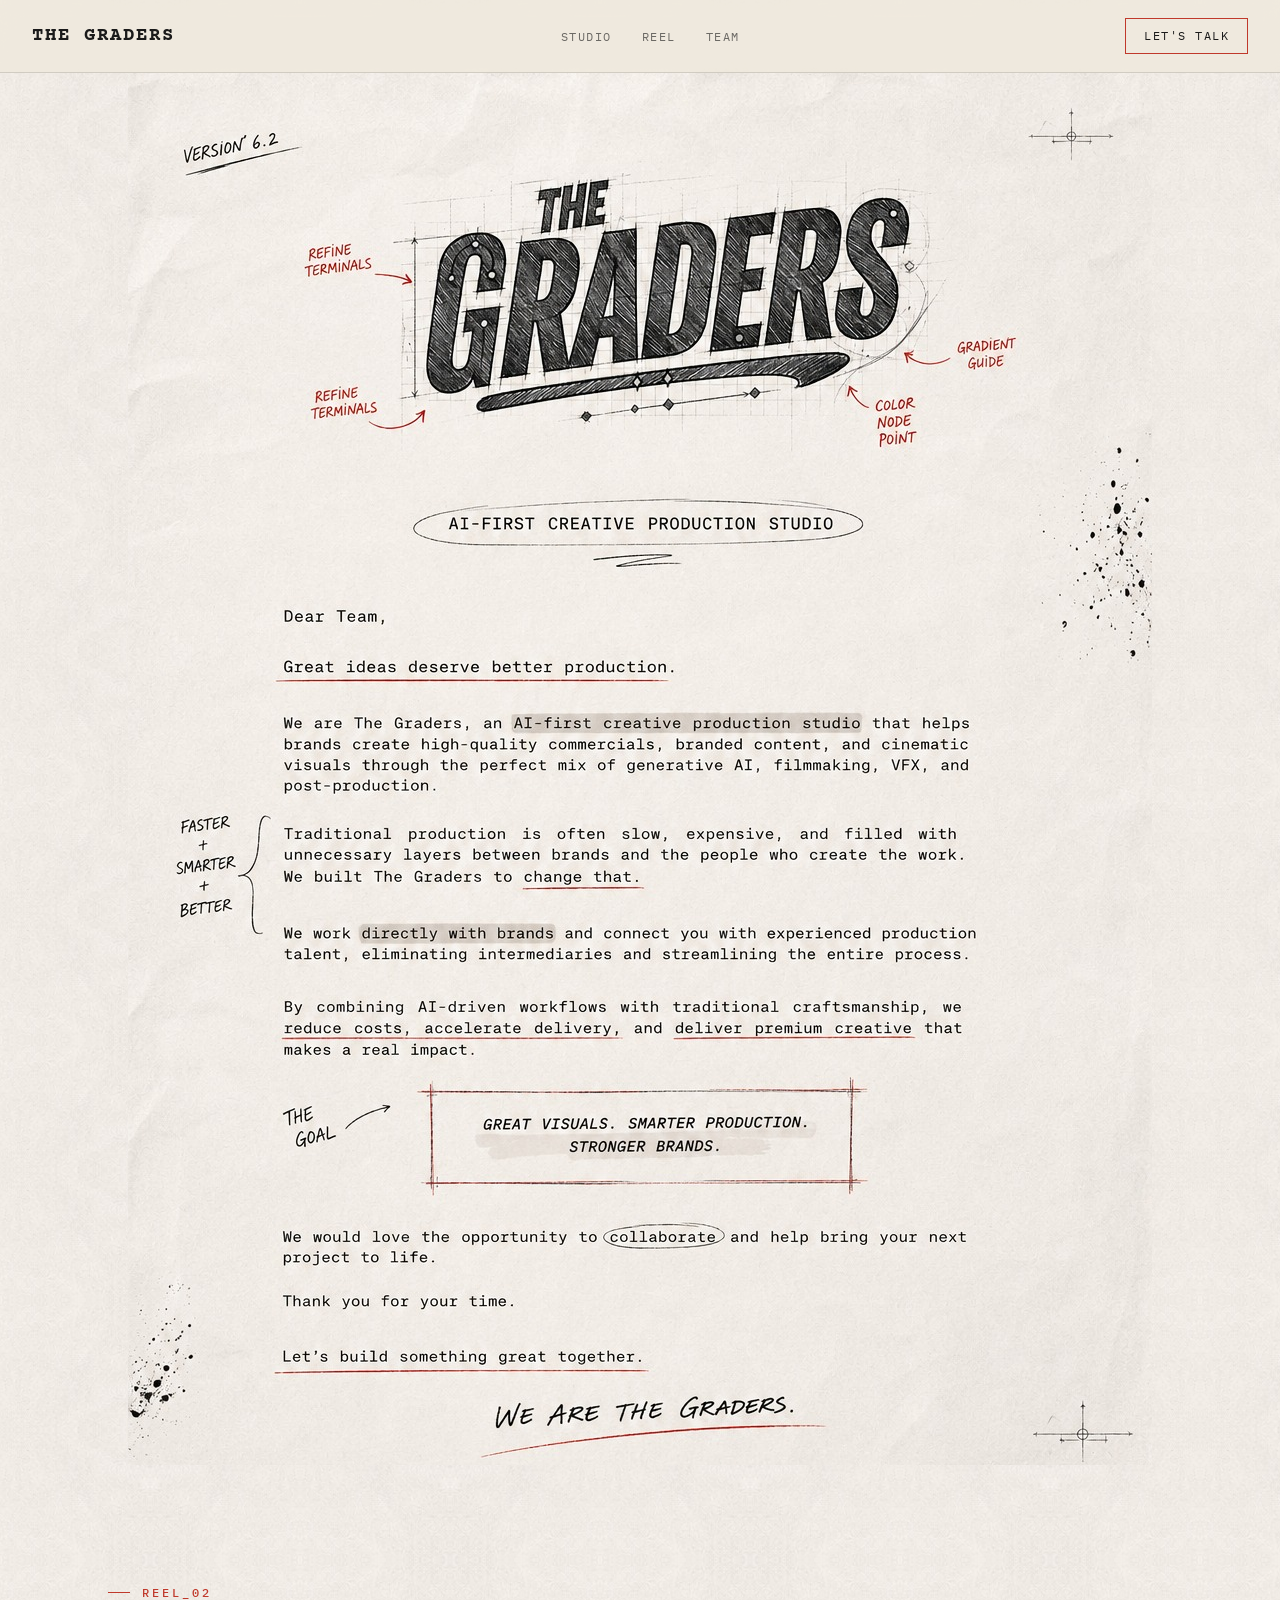
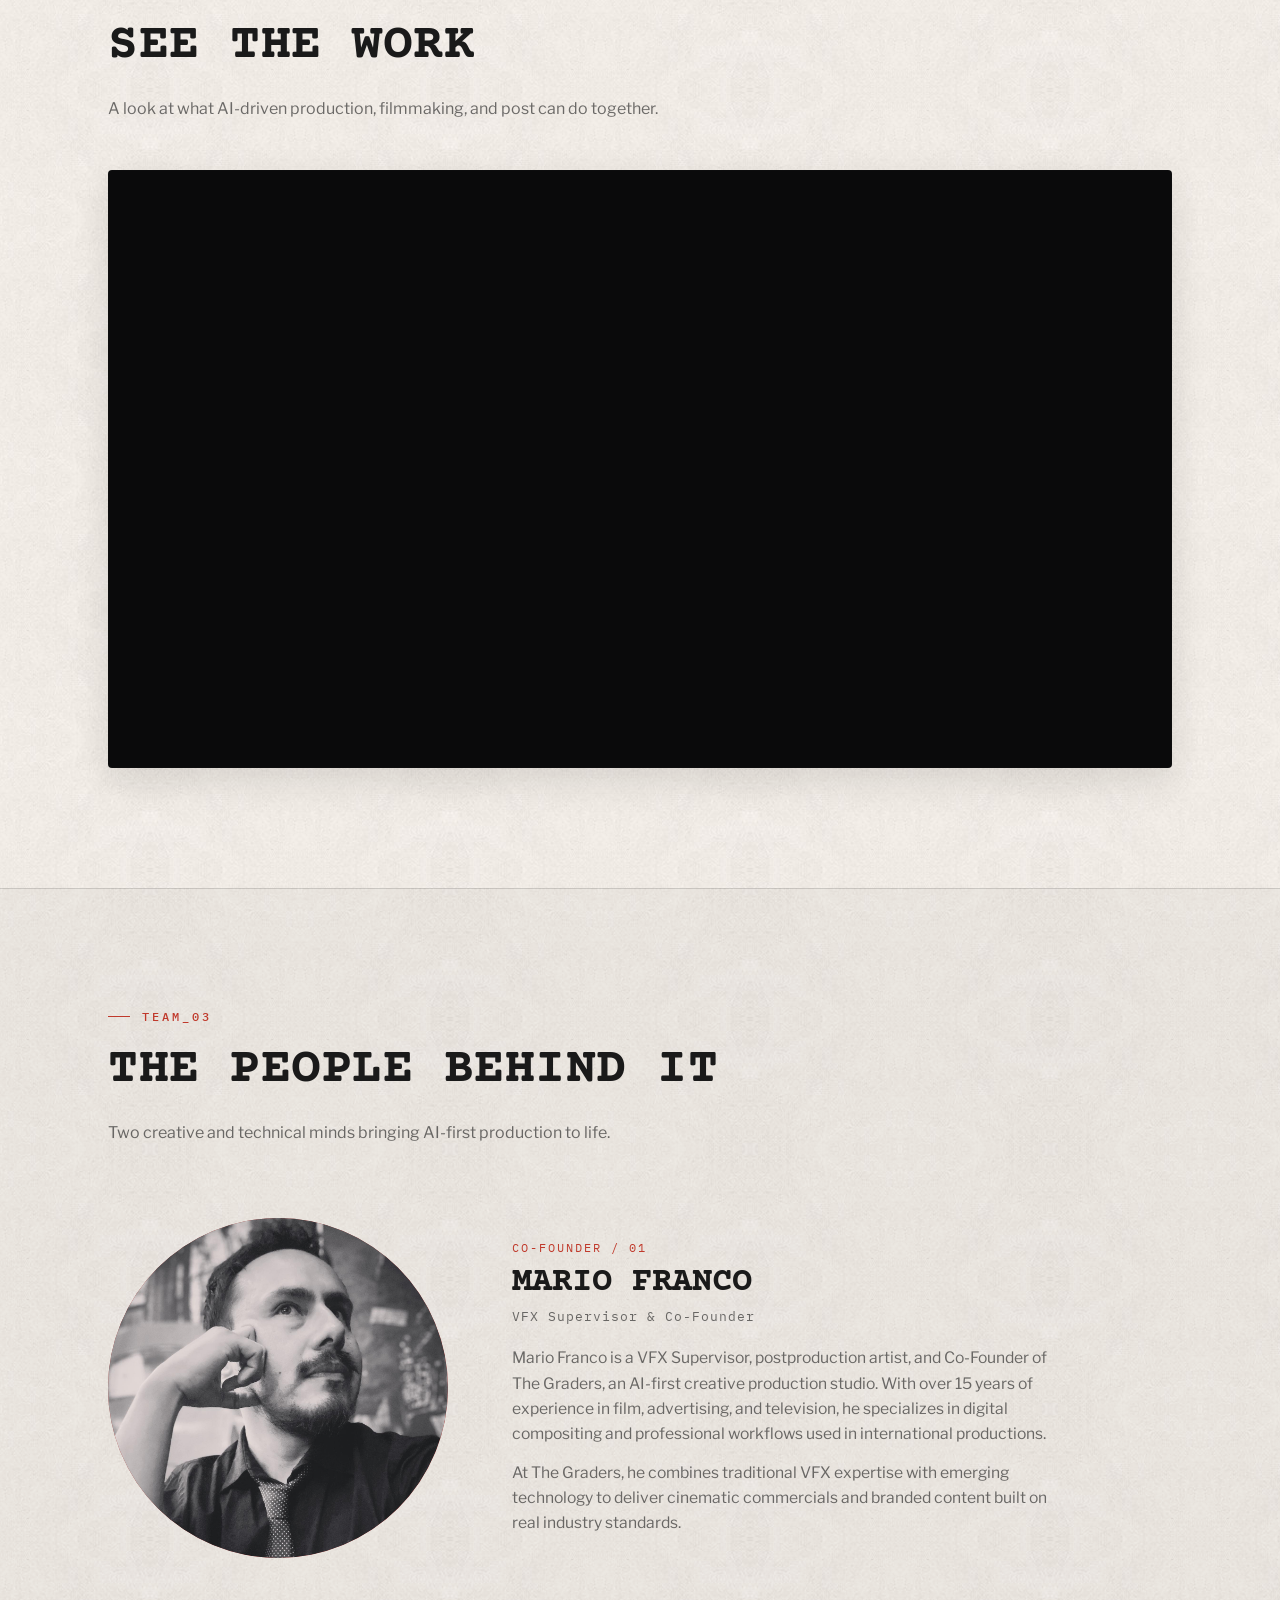
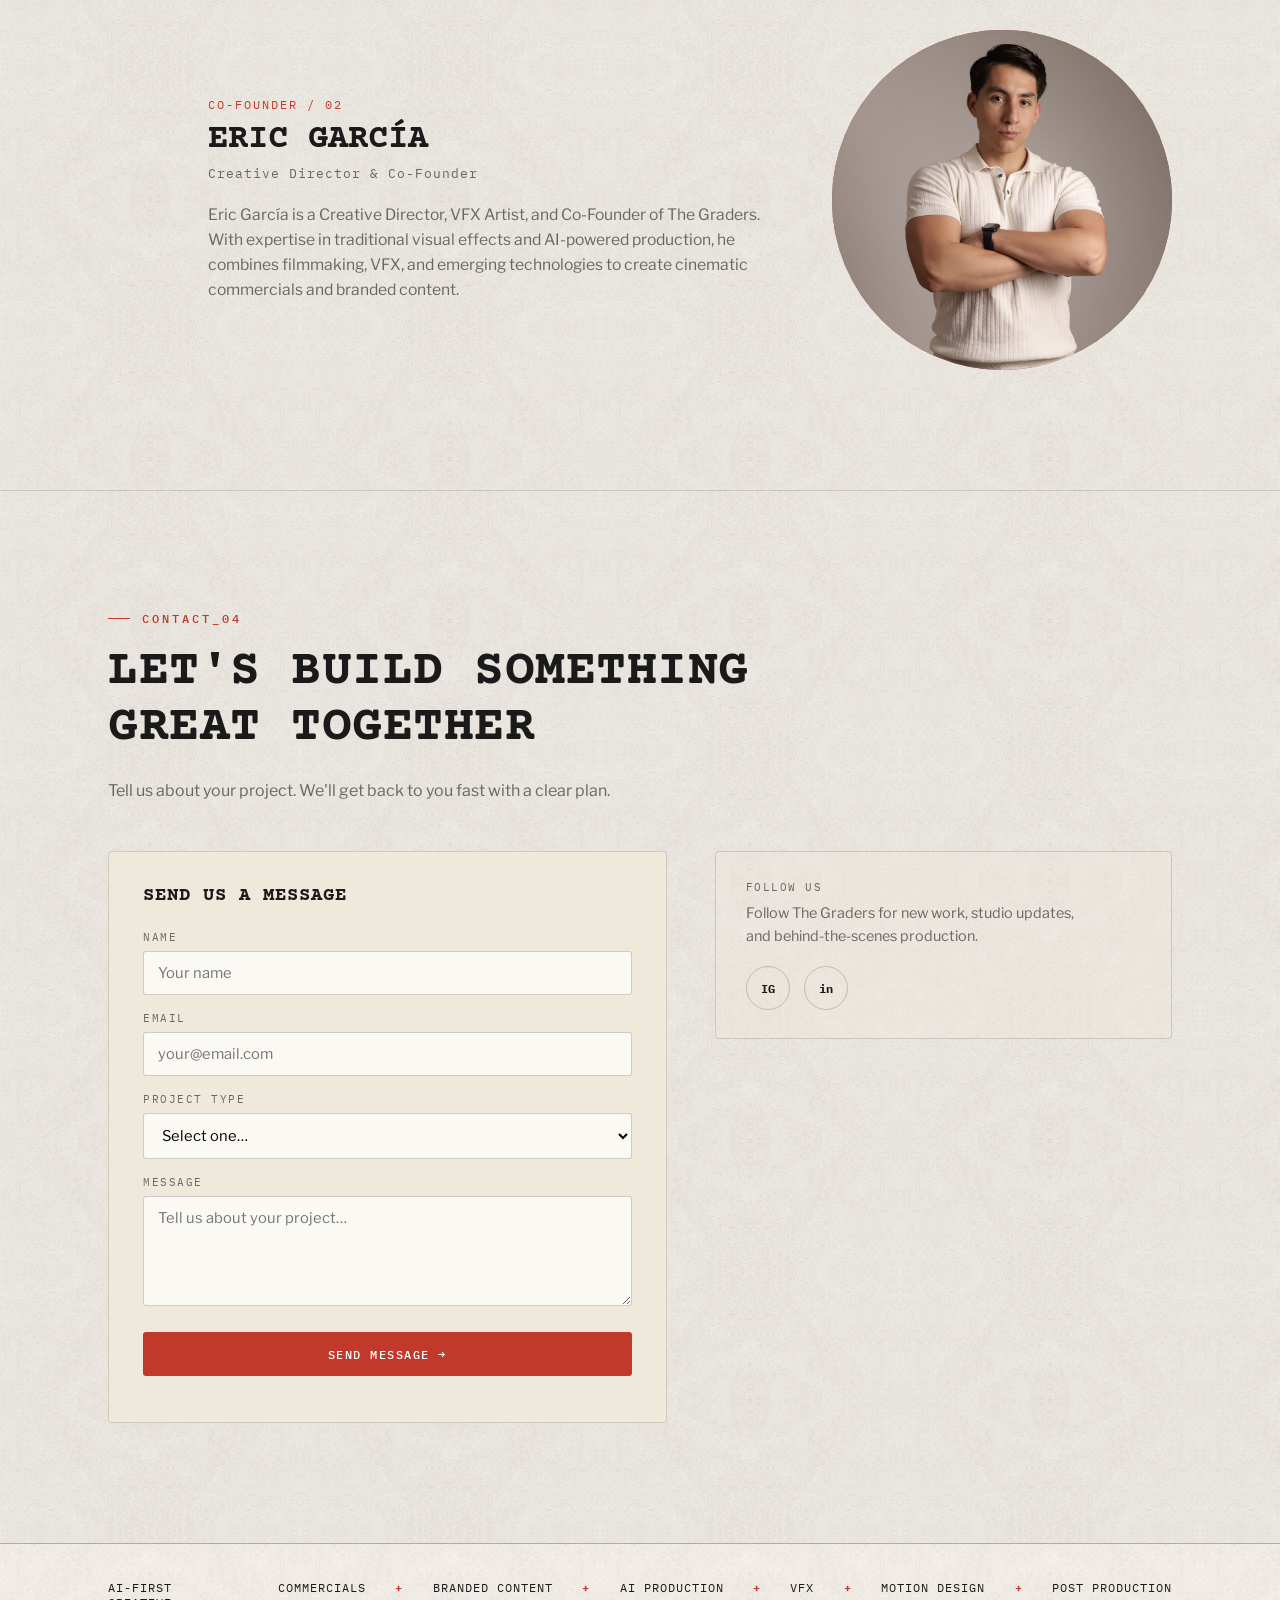
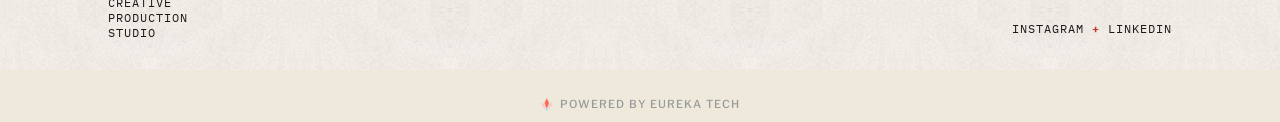
==== commit 91ae9194: "Mirror dedicated mobile reel launcher" ====
--- a/public/index.html
+++ b/public/index.html
@@ -13,6 +13,7 @@
 <meta name="twitter:card" content="summary_large_image"><meta name="twitter:title" content="The Graders — AI-First Creative Production Studio"><meta name="twitter:description" content="Commercials, branded content, AI production, VFX, motion design, and post-production."><meta name="twitter:image" content="https://thegraders.studio/hero-top.png">
 <link rel="preconnect" href="https://fonts.googleapis.com"><link rel="preconnect" href="https://fonts.gstatic.com" crossorigin><link href="https://fonts.googleapis.com/css2?family=Courier+Prime:wght@400;700&family=IBM+Plex+Mono:wght@400;500&family=Libre+Franklin:wght@400;500;600&display=swap" rel="stylesheet">
 <link rel="stylesheet" href="site.css">
+<link rel="stylesheet" href="mobile-reel.css">
 <script>document.documentElement.classList.add('js')</script>
 <script type="application/ld+json">{"@context":"https://schema.org","@type":"Organization","name":"The Graders","url":"https://thegraders.studio/","description":"AI-first creative production studio for commercials, branded content, AI production, VFX, motion design, and post-production.","sameAs":["https://www.instagram.com/thegraders.studio/"],"founder":[{"@type":"Person","name":"Mario Franco"},{"@type":"Person","name":"Eric García"}]}</script>
 </head>
@@ -20,7 +21,7 @@
 <nav aria-label="Primary"><a class="nav-logo" href="#manifesto">The Graders</a><ul class="nav-links"><li><a href="#manifesto">Studio</a></li><li><a href="#reel">Reel</a></li><li><a href="#about">Team</a></li></ul><a href="#contact" class="nav-cta">Let's talk</a></nav>
 <main>
 <div id="manifesto" class="hero"><h1 class="sr-only">The Graders — AI-First Creative Production Studio</h1><p class="sr-only">Commercials, branded content, AI-driven production, VFX, motion design, and post-production.</p><img src="hero-top.png" alt="The Graders — AI-First Creative Production Studio" fetchpriority="high" decoding="async"><img src="manifesto-body-full.png" alt="The Graders studio manifesto" decoding="async"></div>
-<section id="reel"><div class="wrap fade-up"><div class="frame-label">REEL_02</div><h2>See the work</h2><p class="section-sub">A look at what AI-driven production, filmmaking, and post can do together.</p><div class="reel-frame"><iframe src="https://drive.google.com/file/d/1bzyOVguF66tLUBxBOMNs5p0JNJ45Omwr/preview" title="The Graders VFX Reel" allow="autoplay; fullscreen" allowfullscreen loading="lazy"></iframe></div></div></section>
+<section id="reel"><div class="wrap fade-up"><div class="frame-label">REEL_02</div><h2>See the work</h2><p class="section-sub">A look at what AI-driven production, filmmaking, and post can do together.</p><div class="reel-frame"><iframe src="https://drive.google.com/file/d/1bzyOVguF66tLUBxBOMNs5p0JNJ45Omwr/preview" title="The Graders VFX Reel" allow="autoplay; fullscreen" allowfullscreen loading="lazy"></iframe><a class="reel-mobile-launch" href="https://drive.google.com/file/d/1bzyOVguF66tLUBxBOMNs5p0JNJ45Omwr/preview" target="_blank" rel="noopener noreferrer" aria-label="Open The Graders reel in a full-screen player"><img src="hero-top.png" alt="" aria-hidden="true"><span class="reel-mobile-overlay"><span class="reel-mobile-play" aria-hidden="true">▶</span><span class="reel-mobile-label">PLAY REEL</span><span class="reel-mobile-note">Opens full-screen ↗</span></span></a></div></div></section>
 <section id="about" class="tinted"><div class="wrap fade-up"><div class="frame-label">TEAM_03</div><h2>The people behind it</h2><p class="section-sub">Two creative and technical minds bringing AI-first production to life.</p>
 <article class="founder"><div class="portrait"><img src="mario-hero.png" alt="Mario Franco"></div><div class="founder-copy"><div class="founder-index">Co-Founder / 01</div><h3>Mario Franco</h3><div class="role">VFX Supervisor &amp; Co-Founder</div><p>Mario Franco is a VFX Supervisor, postproduction artist, and Co-Founder of The Graders, an AI-first creative production studio. With over 15 years of experience in film, advertising, and television, he specializes in digital compositing and professional workflows used in international productions.</p><p>At The Graders, he combines traditional VFX expertise with emerging technology to deliver cinematic commercials and branded content built on real industry standards.</p></div></article>
 <article class="founder reverse"><div class="portrait"><img src="eric.jpeg" alt="Eric García" class="eric"></div><div class="founder-copy"><div class="founder-index">Co-Founder / 02</div><h3>Eric García</h3><div class="role">Creative Director &amp; Co-Founder</div><p>Eric García is a Creative Director, VFX Artist, and Co-Founder of The Graders. With expertise in traditional visual effects and AI-powered production, he combines filmmaking, VFX, and emerging technologies to create cinematic commercials and branded content.</p></div></article>
--- a/public/site.css
+++ b/public/site.css
@@ -1 +1 @@
-:root{--stage:#efe9dc;--paper:#1a1a1a;--dim:rgba(26,26,26,.62);--red:#c0392b;--line:rgba(26,26,26,.14);--type:'American Typewriter','Courier Prime','Courier New',monospace}*{box-sizing:border-box;margin:0;padding:0}html{scroll-behavior:smooth}body{background:#f0ebe5 url('paper-texture-tile.png') repeat;color:var(--paper);font-family:'Libre Franklin',sans-serif;line-height:1.6;overflow-x:hidden}a{color:inherit}.wrap{max-width:1120px;margin:auto;padding:0 28px}.sr-only{position:absolute!important;width:1px!important;height:1px!important;padding:0!important;margin:-1px!important;overflow:hidden!important;clip:rect(0,0,0,0)!important;white-space:nowrap!important;border:0!important}#manifesto,section{scroll-margin-top:84px}nav{position:fixed;inset:0 0 auto;z-index:100;display:flex;align-items:center;justify-content:space-between;padding:18px 32px;background:rgba(239,233,220,.8);backdrop-filter:blur(10px);border-bottom:1px solid var(--line)}.nav-logo{font-family:'Courier Prime',monospace;font-weight:700;font-size:1.2rem;letter-spacing:2px;text-transform:uppercase;text-decoration:none}.nav-links{display:flex;gap:30px;list-style:none}.nav-links a,.nav-cta{font-family:'IBM Plex Mono',monospace;font-size:.72rem;text-transform:uppercase;letter-spacing:1.5px;text-decoration:none}.nav-links a{color:var(--dim)}.nav-cta{padding:8px 18px;border:1px solid var(--red)}.nav-cta:hover{background:var(--red);color:#fff}a:focus-visible,button:focus-visible,input:focus-visible,textarea:focus-visible,select:focus-visible{outline:2px solid #8a1f16;outline-offset:2px}.hero{max-width:1024px;margin:auto;padding-top:68px}.hero img{display:block;width:100%;height:auto}section{padding:120px 0;position:relative}.tinted{background:linear-gradient(rgba(26,26,26,.035),rgba(26,26,26,.035)),#f0ebe5 url('paper-texture-tile.png') repeat;border-top:1px solid rgba(26,26,26,.15)}.frame-label{display:flex;align-items:center;gap:12px;font:500 .72rem 'IBM Plex Mono',monospace;letter-spacing:3px;color:var(--red);margin-bottom:18px}.frame-label:before{content:"";width:22px;height:1px;background:var(--red)}h2{font:700 clamp(2rem,4.5vw,3.1rem) var(--type);text-transform:uppercase;letter-spacing:.5px;margin-bottom:22px;text-wrap:balance}.section-sub{color:var(--dim);max-width:620px}.reel-frame{position:relative;aspect-ratio:16/9;background:#0a0a0b;border:1px solid rgba(26,26,26,.2);border-radius:4px;margin-top:48px;overflow:hidden;box-shadow:0 12px 36px rgba(26,26,26,.12)}.reel-frame iframe{position:absolute;inset:0;width:100%;height:100%;border:0}.founder{display:grid;grid-template-columns:340px 1fr;gap:64px;align-items:center;margin-top:72px}.founder.reverse{grid-template-columns:1fr 340px}.founder.reverse .portrait{order:2}.portrait{width:100%;max-width:340px;aspect-ratio:1;border-radius:50%;background:#A34242;overflow:hidden;justify-self:center}.portrait img{width:100%;height:100%;object-fit:cover}.portrait .eric{object-position:center 2%}.founder-copy{max-width:560px}.founder.reverse .founder-copy{margin-left:auto}.founder-index{font:400 .72rem 'IBM Plex Mono',monospace;color:var(--red);letter-spacing:2px;text-transform:uppercase;margin-bottom:10px}.founder h3,.contact-form h3{font:700 2.1rem var(--type);text-transform:uppercase;line-height:1.05}.role{font:.8rem 'IBM Plex Mono',monospace;color:var(--dim);letter-spacing:1px;margin:8px 0 20px}.founder-copy p{color:var(--dim);font-size:.98rem;margin-top:14px}.contact-layout{display:grid;grid-template-columns:1.1fr .9fr;gap:48px;margin-top:48px;align-items:start}.contact-form{background:var(--stage);border:1px solid rgba(26,26,26,.15);border-radius:4px;padding:34px}.contact-form h3{font-size:1.2rem;letter-spacing:1px;margin-bottom:24px}.contact-form label{display:block;font:.7rem 'IBM Plex Mono',monospace;text-transform:uppercase;letter-spacing:1.5px;color:var(--dim);margin:16px 0 7px}.contact-form input:not([type=checkbox]),.contact-form textarea,.contact-form select{width:100%;padding:12px 14px;background:#fbf9f4;border:1px solid rgba(26,26,26,.2);border-radius:3px;font:.92rem 'Libre Franklin',sans-serif}.contact-form textarea{min-height:110px;resize:vertical}.contact-form button{width:100%;padding:14px;margin-top:18px;background:var(--red);color:#fff;border:0;border-radius:3px;font:500 .78rem 'IBM Plex Mono',monospace;text-transform:uppercase;letter-spacing:1.5px;cursor:pointer}.contact-form button:disabled{opacity:.65;cursor:wait}#formMsg{margin-top:12px;font-size:.85rem;color:var(--dim)}.social-panel{padding:28px 30px;border:1px solid rgba(26,26,26,.15);border-radius:4px;background:rgba(239,233,220,.35)}.contact-label{font:.68rem 'IBM Plex Mono',monospace;text-transform:uppercase;letter-spacing:1.5px;color:var(--dim);margin-bottom:8px}.social-panel p{color:var(--dim);font-size:.9rem;max-width:340px;margin-bottom:18px}.social-row{display:flex;gap:14px}.social-row a{width:44px;height:44px;border-radius:50%;border:1px solid rgba(26,26,26,.2);display:grid;place-items:center;text-decoration:none;font:700 .78rem 'IBM Plex Mono',monospace}.social-row a:hover{border-color:var(--red);background:rgba(193,57,46,.08);transform:translateY(-2px)}footer{border-top:1px solid rgba(26,26,26,.3);padding:36px 0 30px}.footer-grid{display:grid;grid-template-columns:150px 1fr;gap:20px}.footer-brand,.services,.footer-social{font:.72rem 'IBM Plex Mono',monospace;text-transform:uppercase;letter-spacing:1px}.services{display:flex;flex-wrap:wrap;align-items:center;justify-content:space-between;gap:10px;margin-bottom:26px}.services b,.footer-social b{color:var(--red)}.footer-social{display:flex;justify-content:flex-end;gap:8px}.footer-social a{text-decoration:none}.credit{text-align:center;padding:20px 0 6px;background:var(--stage)}.credit a{font-size:11px;font-weight:500;letter-spacing:.1em;text-transform:uppercase;color:rgba(44,58,74,.45);text-decoration:none}.credit img{width:14px;height:14px;display:inline-block;vertical-align:-3px;margin-right:6px}.fade-up{opacity:1}.js .fade-up{opacity:0;transform:translateY(24px);transition:opacity .7s ease,transform .7s ease}.js .fade-up.in{opacity:1;transform:none}@media(max-width:800px){.contact-layout{grid-template-columns:1fr}}@media(max-width:780px){.founder,.founder.reverse{grid-template-columns:1fr;gap:32px}.founder.reverse .portrait{order:initial}.founder.reverse .founder-copy{margin-left:0}}@media(max-width:760px){.nav-links{display:none}}@media(max-width:700px){.footer-grid{grid-template-columns:1fr}.services,.footer-social{justify-content:flex-start}}@media(max-width:600px){nav{padding:14px 18px}.nav-logo{font-size:1rem;letter-spacing:1.5px}.nav-cta{padding:7px 12px;font-size:.66rem}.wrap{padding:0 18px}section{padding:82px 0}.contact-form,.social-panel{padding:24px 20px}}@media(prefers-reduced-motion:reduce){html{scroll-behavior:auto}*{animation:none!important;transition:none!important}}
+:root{--stage:#efe9dc;--paper:#1a1a1a;--dim:rgba(26,26,26,.62);--red:#c0392b;--line:rgba(26,26,26,.14);--type:'American Typewriter','Courier Prime','Courier New',monospace}*{box-sizing:border-box;margin:0;padding:0}html{scroll-behavior:smooth}body{background:#f0ebe5 url('paper-texture-tile.png') repeat;color:var(--paper);font-family:'Libre Franklin',sans-serif;line-height:1.6;overflow-x:hidden}a{color:inherit}.wrap{max-width:1120px;margin:auto;padding:0 28px}.sr-only{position:absolute!important;width:1px!important;height:1px!important;padding:0!important;margin:-1px!important;overflow:hidden!important;clip:rect(0,0,0,0)!important;white-space:nowrap!important;border:0!important}#manifesto,section{scroll-margin-top:84px}nav{position:fixed;inset:0 0 auto;z-index:100;display:flex;align-items:center;justify-content:space-between;padding:18px 32px;background:rgba(239,233,220,.8);backdrop-filter:blur(10px);border-bottom:1px solid var(--line)}.nav-logo{font-family:'Courier Prime',monospace;font-weight:700;font-size:1.2rem;letter-spacing:2px;text-transform:uppercase;text-decoration:none}.nav-links{display:flex;gap:30px;list-style:none}.nav-links a,.nav-cta{font-family:'IBM Plex Mono',monospace;font-size:.72rem;text-transform:uppercase;letter-spacing:1.5px;text-decoration:none}.nav-links a{color:var(--dim)}.nav-cta{padding:8px 18px;border:1px solid var(--red)}.nav-cta:hover{background:var(--red);color:#fff}a:focus-visible,button:focus-visible,input:focus-visible,textarea:focus-visible,select:focus-visible{outline:2px solid #8a1f16;outline-offset:2px}.hero{max-width:1024px;margin:auto;padding-top:68px}.hero img{display:block;width:100%;height:auto}section{padding:120px 0;position:relative}.tinted{background:linear-gradient(rgba(26,26,26,.035),rgba(26,26,26,.035)),#f0ebe5 url('paper-texture-tile.png') repeat;border-top:1px solid rgba(26,26,26,.15)}.frame-label{display:flex;align-items:center;gap:12px;font:500 .72rem 'IBM Plex Mono',monospace;letter-spacing:3px;color:var(--red);margin-bottom:18px}.frame-label:before{content:"";width:22px;height:1px;background:var(--red)}h2{font:700 clamp(2rem,4.5vw,3.1rem) var(--type);text-transform:uppercase;letter-spacing:.5px;margin-bottom:22px;text-wrap:balance}.section-sub{color:var(--dim);max-width:620px}.reel-frame{position:relative;aspect-ratio:16/9;background:#0a0a0b;border:1px solid rgba(26,26,26,.2);border-radius:4px;margin-top:48px;overflow:hidden;box-shadow:0 12px 36px rgba(26,26,26,.12)}.reel-frame iframe{position:absolute;inset:0;width:100%;height:100%;border:0;background:#0a0a0b}.founder{display:grid;grid-template-columns:340px 1fr;gap:64px;align-items:center;margin-top:72px}.founder.reverse{grid-template-columns:1fr 340px}.founder.reverse .portrait{order:2}.portrait{width:100%;max-width:340px;aspect-ratio:1;border-radius:50%;background:#A34242;overflow:hidden;justify-self:center}.portrait img{width:100%;height:100%;object-fit:cover}.portrait .eric{object-position:center 2%}.founder-copy{max-width:560px}.founder.reverse .founder-copy{margin-left:auto}.founder-index{font:400 .72rem 'IBM Plex Mono',monospace;color:var(--red);letter-spacing:2px;text-transform:uppercase;margin-bottom:10px}.founder h3,.contact-form h3{font:700 2.1rem var(--type);text-transform:uppercase;line-height:1.05}.role{font:.8rem 'IBM Plex Mono',monospace;color:var(--dim);letter-spacing:1px;margin:8px 0 20px}.founder-copy p{color:var(--dim);font-size:.98rem;margin-top:14px}.contact-layout{display:grid;grid-template-columns:1.1fr .9fr;gap:48px;margin-top:48px;align-items:start}.contact-form{background:var(--stage);border:1px solid rgba(26,26,26,.15);border-radius:4px;padding:34px}.contact-form h3{font-size:1.2rem;letter-spacing:1px;margin-bottom:24px}.contact-form label{display:block;font:.7rem 'IBM Plex Mono',monospace;text-transform:uppercase;letter-spacing:1.5px;color:var(--dim);margin:16px 0 7px}.contact-form input:not([type=checkbox]),.contact-form textarea,.contact-form select{width:100%;padding:12px 14px;background:#fbf9f4;border:1px solid rgba(26,26,26,.2);border-radius:3px;font:.92rem 'Libre Franklin',sans-serif}.contact-form textarea{min-height:110px;resize:vertical}.contact-form button{width:100%;padding:14px;margin-top:18px;background:var(--red);color:#fff;border:0;border-radius:3px;font:500 .78rem 'IBM Plex Mono',monospace;text-transform:uppercase;letter-spacing:1.5px;cursor:pointer}.contact-form button:disabled{opacity:.65;cursor:wait}#formMsg{margin-top:12px;font-size:.85rem;color:var(--dim)}.social-panel{padding:28px 30px;border:1px solid rgba(26,26,26,.15);border-radius:4px;background:rgba(239,233,220,.35)}.contact-label{font:.68rem 'IBM Plex Mono',monospace;text-transform:uppercase;letter-spacing:1.5px;color:var(--dim);margin-bottom:8px}.social-panel p{color:var(--dim);font-size:.9rem;max-width:340px;margin-bottom:18px}.social-row{display:flex;gap:14px}.social-row a{width:44px;height:44px;border-radius:50%;border:1px solid rgba(26,26,26,.2);display:grid;place-items:center;text-decoration:none;font:700 .78rem 'IBM Plex Mono',monospace}.social-row a:hover{border-color:var(--red);background:rgba(193,57,46,.08);transform:translateY(-2px)}footer{border-top:1px solid rgba(26,26,26,.3);padding:36px 0 30px}.footer-grid{display:grid;grid-template-columns:150px 1fr;gap:20px}.footer-brand,.services,.footer-social{font:.72rem 'IBM Plex Mono',monospace;text-transform:uppercase;letter-spacing:1px}.services{display:flex;flex-wrap:wrap;align-items:center;justify-content:space-between;gap:10px;margin-bottom:26px}.services b,.footer-social b{color:var(--red)}.footer-social{display:flex;justify-content:flex-end;gap:8px}.footer-social a{text-decoration:none}.credit{text-align:center;padding:20px 0 6px;background:var(--stage)}.credit a{font-size:11px;font-weight:500;letter-spacing:.1em;text-transform:uppercase;color:rgba(44,58,74,.45);text-decoration:none}.credit img{width:14px;height:14px;display:inline-block;vertical-align:-3px;margin-right:6px}.fade-up{opacity:1}.js .fade-up{opacity:0;transform:translateY(24px);transition:opacity .7s ease,transform .7s ease}.js .fade-up.in{opacity:1;transform:none}@media(max-width:800px){.contact-layout{grid-template-columns:1fr}}@media(max-width:780px){.founder,.founder.reverse{grid-template-columns:1fr;gap:32px}.founder.reverse .portrait{order:initial}.founder.reverse .founder-copy{margin-left:0}}@media(max-width:760px){.nav-links{display:none}}@media(max-width:700px){.footer-grid{grid-template-columns:1fr}.services,.footer-social{justify-content:flex-start}}@media(max-width:600px){nav{padding:14px 18px}.nav-logo{font-size:1rem;letter-spacing:1.5px}.nav-cta{padding:7px 12px;font-size:.66rem}.wrap{padding:0 18px}section{padding:82px 0}.contact-form,.social-panel{padding:24px 20px}.reel-frame{margin-top:36px}}@media(max-width:430px){nav{padding:10px 14px}.nav-logo{font-size:.92rem;letter-spacing:1.3px}.nav-cta{padding:6px 10px;font-size:.62rem;letter-spacing:1.2px}.hero{padding-top:56px}#manifesto,section{scroll-margin-top:64px}}@media(prefers-reduced-motion:reduce){html{scroll-behavior:auto}*{animation:none!important;transition:none!important}}
--- a/public/mobile-reel.css
+++ b/public/mobile-reel.css
@@ -0,0 +1,19 @@
+/* Mobile reel: avoid Google Drive iframe UI bugs on small iPhones.
+   Desktop/tablet keep the embedded player. Phones get a branded launch card
+   that opens the Drive preview in its own full viewport. */
+.reel-mobile-launch{display:none}
+@media(max-width:600px){
+  .reel-frame{aspect-ratio:auto;background:transparent;border:0;box-shadow:none;overflow:visible}
+  .reel-frame iframe{display:none!important}
+  .reel-mobile-launch{
+    position:relative;display:block;width:100%;aspect-ratio:16/9;overflow:hidden;
+    border:1px solid rgba(26,26,26,.2);border-radius:4px;background:#0a0a0b;
+    text-decoration:none;box-shadow:0 10px 28px rgba(26,26,26,.12)
+  }
+  .reel-mobile-launch>img{display:block;width:100%;height:100%;object-fit:cover;object-position:center}
+  .reel-mobile-launch:after{content:"";position:absolute;inset:0;background:rgba(0,0,0,.22)}
+  .reel-mobile-overlay{position:absolute;z-index:1;inset:0;display:flex;flex-direction:column;align-items:center;justify-content:center;gap:8px;color:#fff;text-align:center}
+  .reel-mobile-play{display:grid;place-items:center;width:60px;height:60px;border:2px solid rgba(255,255,255,.9);border-radius:50%;padding-left:4px;background:rgba(0,0,0,.3);font-size:1.25rem}
+  .reel-mobile-label{font:700 .78rem 'IBM Plex Mono',monospace;letter-spacing:2px}
+  .reel-mobile-note{font:400 .62rem 'IBM Plex Mono',monospace;letter-spacing:.5px;color:rgba(255,255,255,.8)}
+}
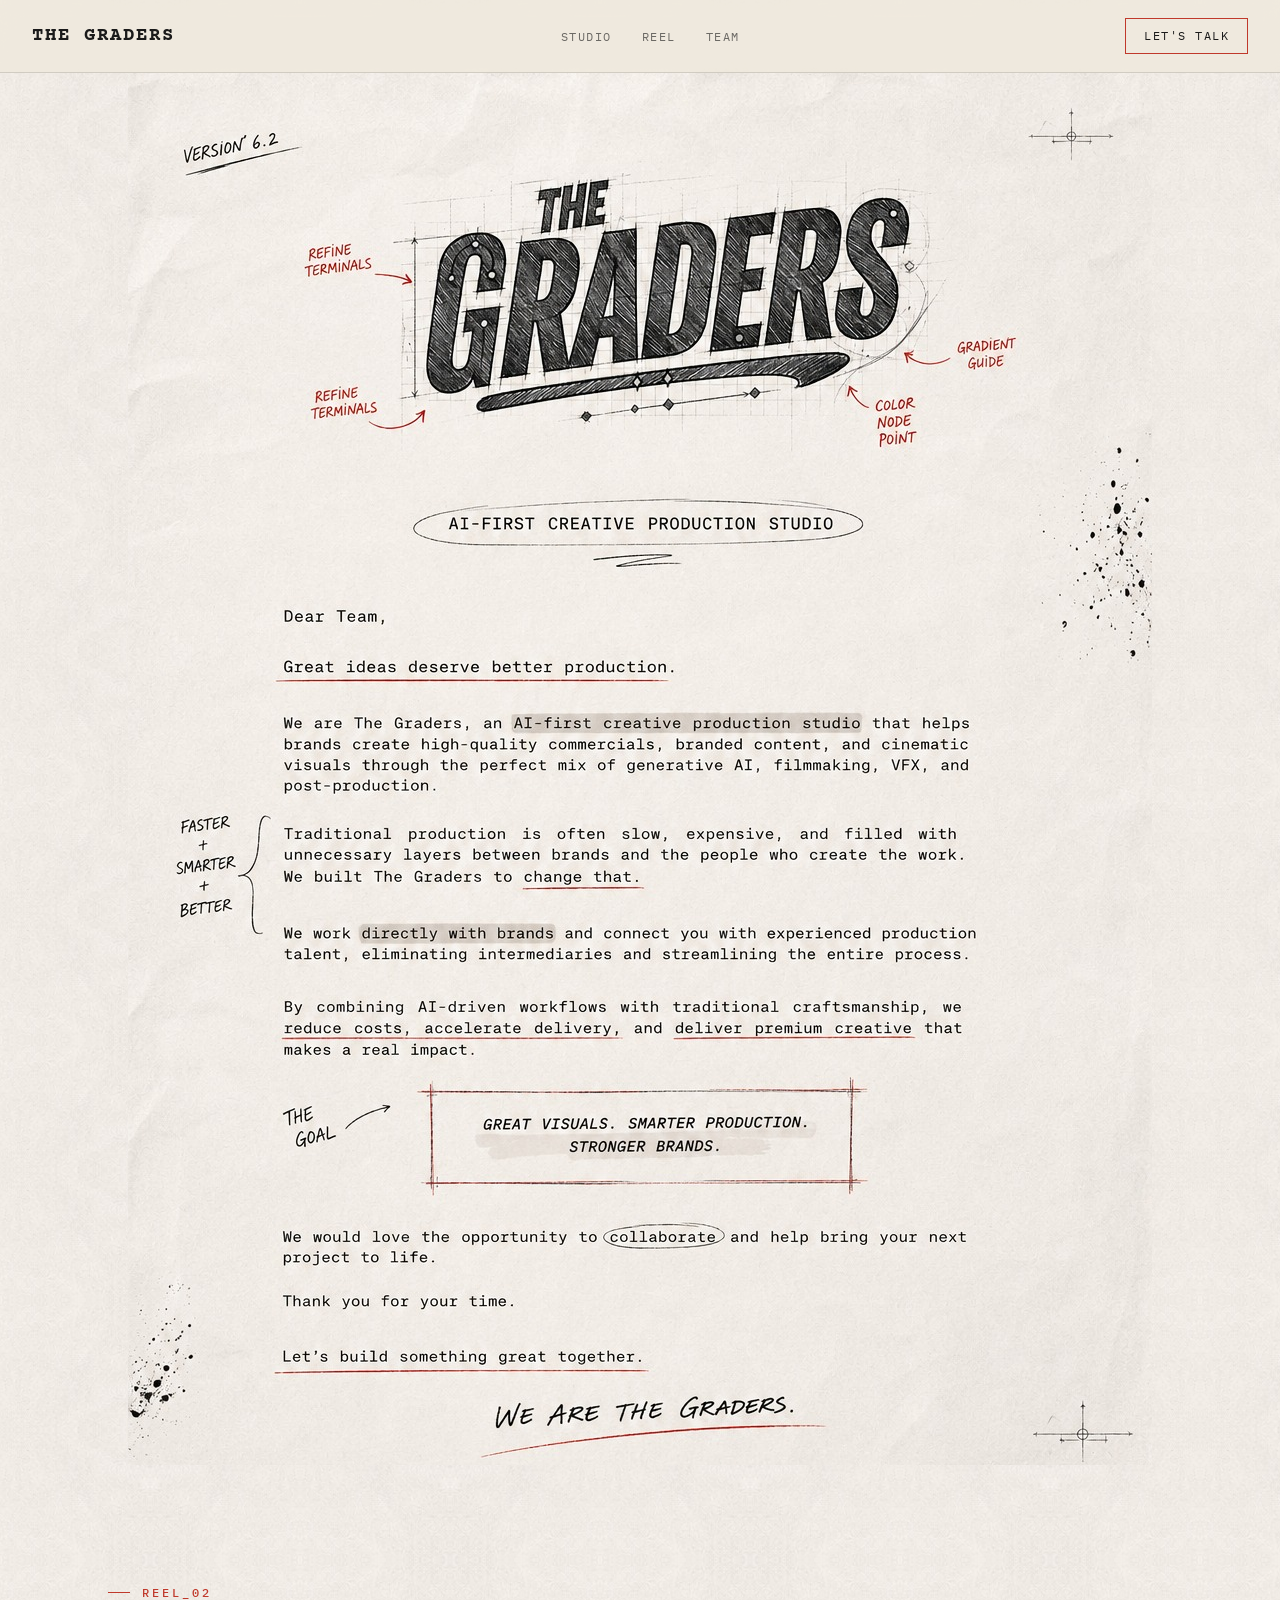
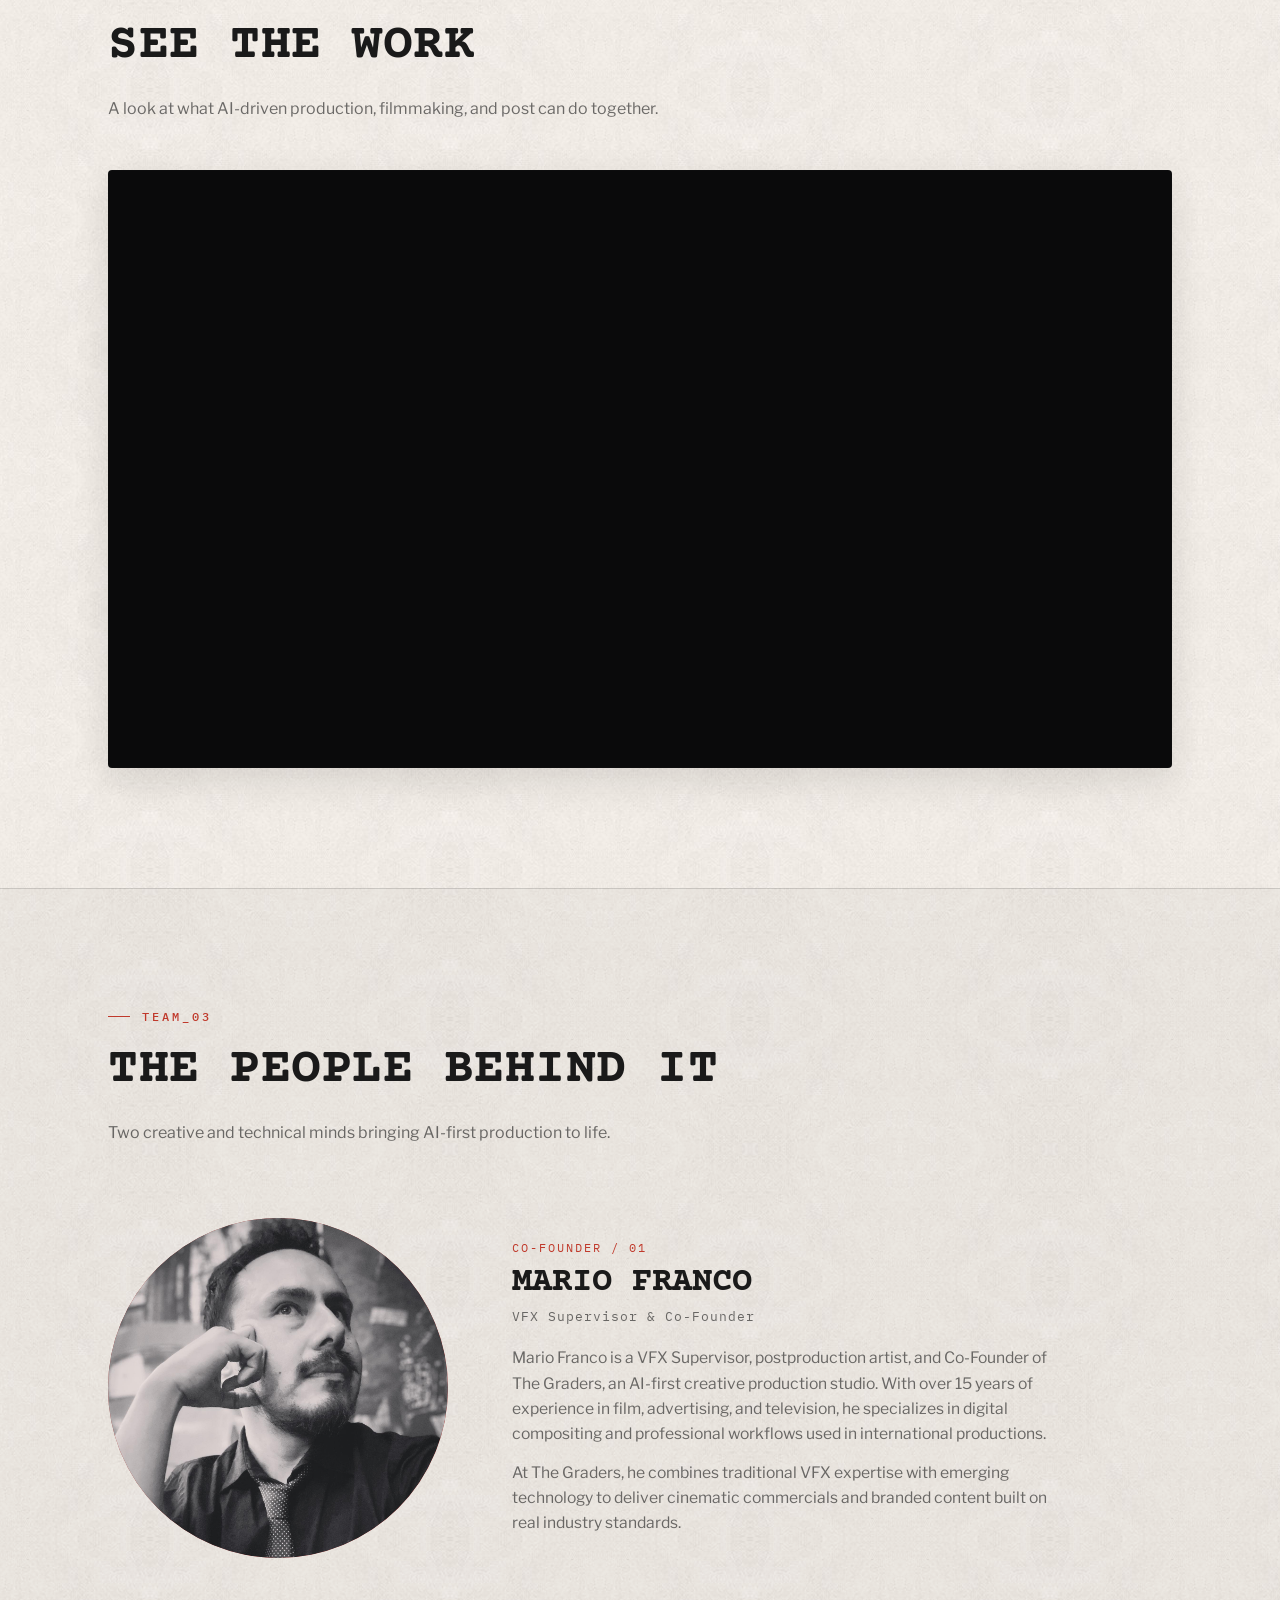
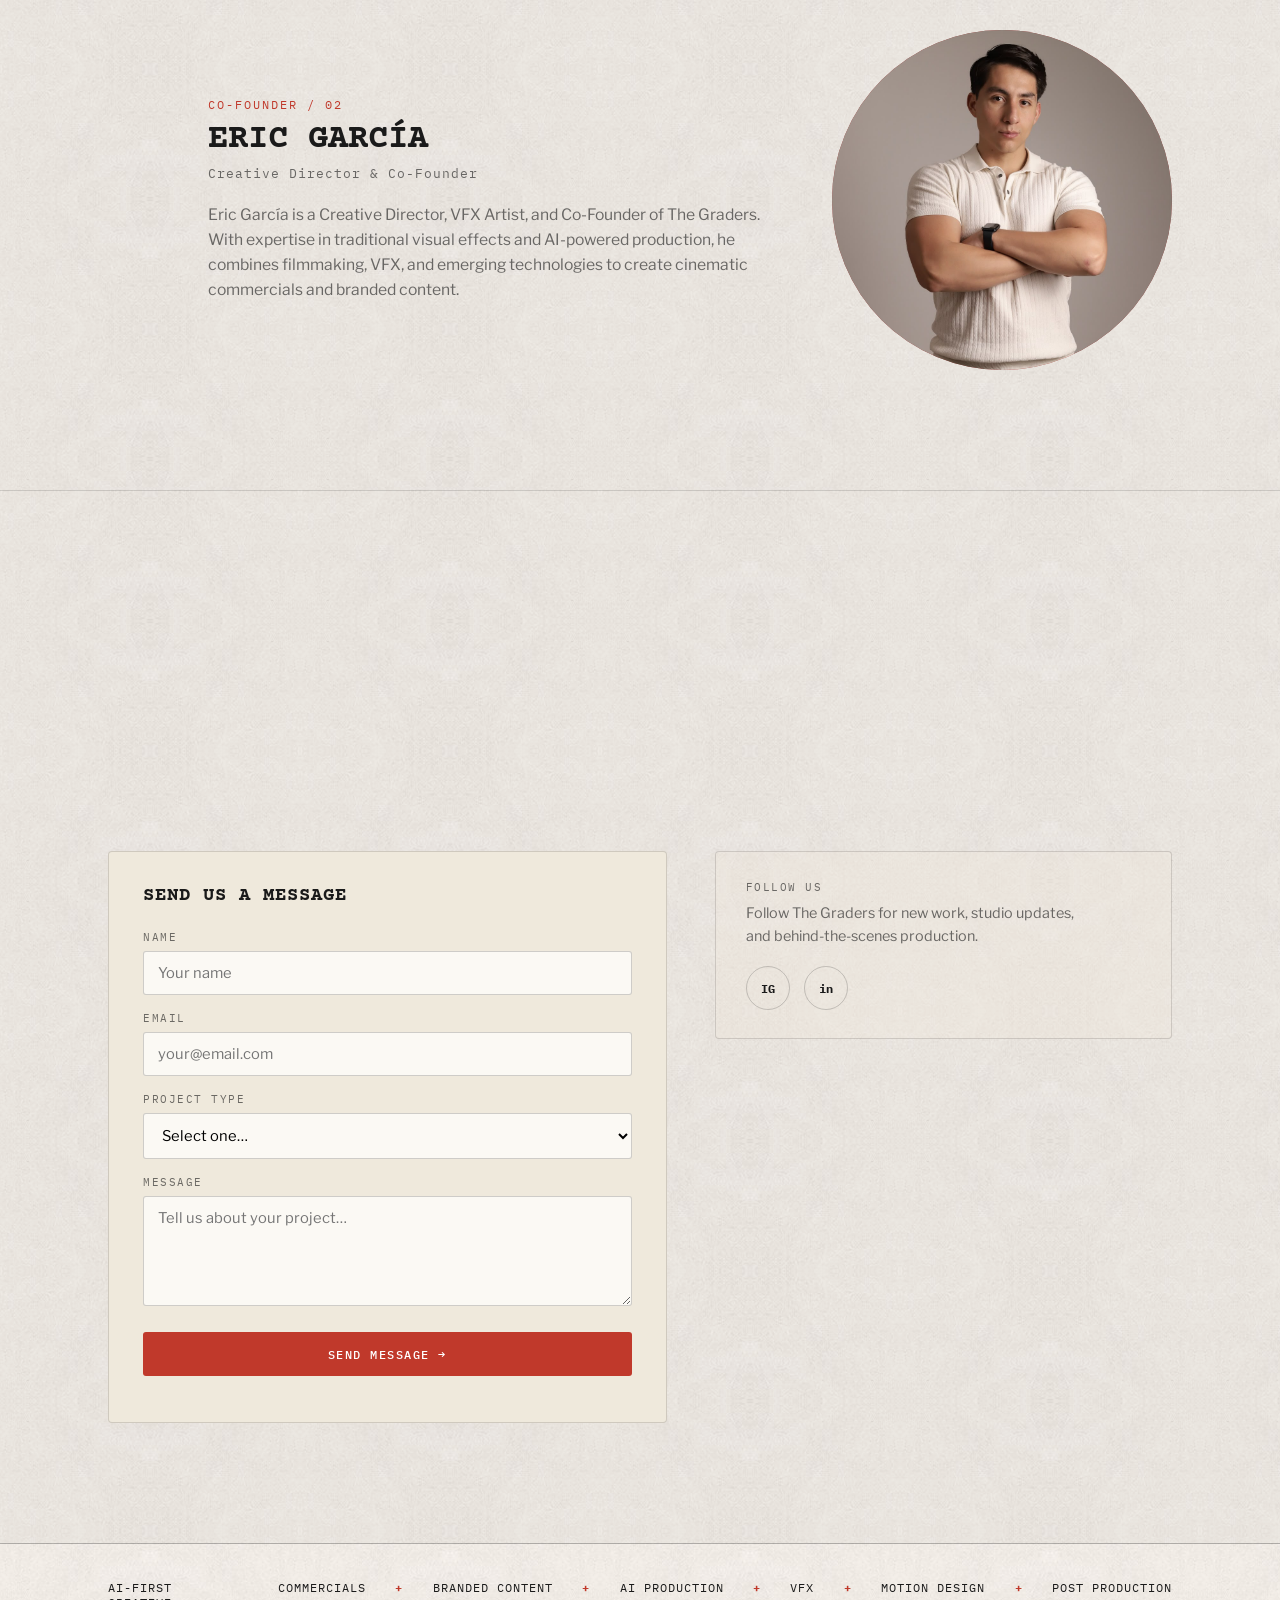
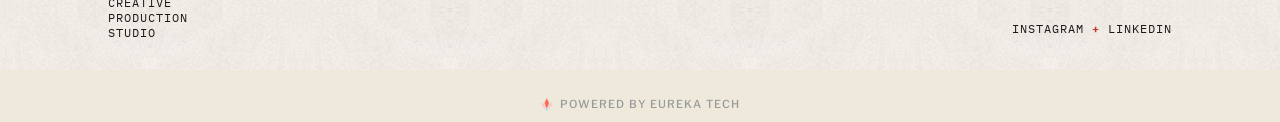
==== commit 824ab1f4: "Mirror Mario Web3Forms access key" ====
--- a/public/index.html
+++ b/public/index.html
@@ -26,9 +26,9 @@
 <article class="founder"><div class="portrait"><img src="mario-hero.png" alt="Mario Franco"></div><div class="founder-copy"><div class="founder-index">Co-Founder / 01</div><h3>Mario Franco</h3><div class="role">VFX Supervisor &amp; Co-Founder</div><p>Mario Franco is a VFX Supervisor, postproduction artist, and Co-Founder of The Graders, an AI-first creative production studio. With over 15 years of experience in film, advertising, and television, he specializes in digital compositing and professional workflows used in international productions.</p><p>At The Graders, he combines traditional VFX expertise with emerging technology to deliver cinematic commercials and branded content built on real industry standards.</p></div></article>
 <article class="founder reverse"><div class="portrait"><img src="eric.jpeg" alt="Eric García" class="eric"></div><div class="founder-copy"><div class="founder-index">Co-Founder / 02</div><h3>Eric García</h3><div class="role">Creative Director &amp; Co-Founder</div><p>Eric García is a Creative Director, VFX Artist, and Co-Founder of The Graders. With expertise in traditional visual effects and AI-powered production, he combines filmmaking, VFX, and emerging technologies to create cinematic commercials and branded content.</p></div></article>
 </div></section>
-<section id="contact" class="tinted"><div class="wrap"><div class="fade-up"><div class="frame-label">CONTACT_04</div><h2>Let's build something great together</h2><p class="section-sub">Tell us about your project. We'll get back to you fast with a clear plan.</p></div><div class="contact-layout fade-up"><div class="contact-form"><h3>Send us a message</h3><form action="https://api.web3forms.com/submit" method="POST" id="contactForm"><input type="hidden" name="access_key" value="3525af30-710c-4ad5-b601-162c04665abc"><input type="hidden" name="subject" value="New message from thegraders.studio"><input type="checkbox" name="botcheck" tabindex="-1" autocomplete="off" class="sr-only" aria-hidden="true"><label for="name">Name</label><input id="name" name="name" required autocomplete="name" placeholder="Your name"><label for="email">Email</label><input id="email" type="email" name="email" required autocomplete="email" placeholder="your@email.com"><label for="service">Project type</label><select id="service" name="service"><option value="">Select one…</option><option>Commercial</option><option>Branded Content</option><option>AI Production</option><option>VFX</option><option>Motion Design</option><option>Post Production</option><option>Other</option></select><label for="message">Message</label><textarea id="message" name="message" required placeholder="Tell us about your project…"></textarea><button type="submit">Send message →</button><div id="formMsg" role="status" aria-live="polite"></div></form></div><aside class="social-panel"><div class="contact-label">Follow us</div><p>Follow The Graders for new work, studio updates, and behind-the-scenes production.</p><div class="social-row"><a href="https://www.instagram.com/thegraders.studio/" target="_blank" rel="noopener noreferrer" aria-label="The Graders on Instagram">IG</a><a href="https://www.linkedin.com/in/mario-franco-56a5602b0/" target="_blank" rel="noopener noreferrer" aria-label="Mario Franco on LinkedIn">in</a></div></aside></div></div></section>
+<section id="contact" class="tinted"><div class="wrap"><div class="fade-up"><div class="frame-label">CONTACT_04</div><h2>Let's build something great together</h2><p class="section-sub">Tell us about your project. We'll get back to you fast with a clear plan.</p></div><div class="contact-layout fade-up"><div class="contact-form"><h3>Send us a message</h3><form action="https://api.web3forms.com/submit" method="POST" id="contactForm"><input type="hidden" name="access_key" value="debf1ac7-aa1e-4751-a4b1-274eefb9190e"><input type="hidden" name="subject" value="New message from thegraders.studio"><input type="checkbox" name="botcheck" tabindex="-1" autocomplete="off" class="sr-only" aria-hidden="true"><label for="name">Name</label><input id="name" name="name" required autocomplete="name" placeholder="Your name"><label for="email">Email</label><input id="email" type="email" name="email" required autocomplete="email" placeholder="your@email.com"><label for="service">Project type</label><select id="service" name="service"><option value="">Select one…</option><option>Commercial</option><option>Branded Content</option><option>AI Production</option><option>VFX</option><option>Motion Design</option><option>Post Production</option><option>Other</option></select><label for="message">Message</label><textarea id="message" name="message" required placeholder="Tell us about your project…"></textarea><button type="submit">Send message →</button><div id="formMsg" role="status" aria-live="polite"></div></form></div><aside class="social-panel"><div class="contact-label">Follow us</div><p>Follow The Graders for new work, studio updates, and behind-the-scenes production.</p><div class="social-row"><a href="https://www.instagram.com/thegraders.studio/" target="_blank" rel="noopener noreferrer" aria-label="The Graders on Instagram">IG</a><a href="https://www.linkedin.com/in/mario-franco-56a5602b0/" target="_blank" rel="noopener noreferrer" aria-label="Mario Franco on LinkedIn">in</a></div></aside></div></div></section>
 </main>
 <footer><div class="wrap footer-grid"><div class="footer-brand">AI-FIRST<br>CREATIVE<br>PRODUCTION<br>STUDIO</div><div><div class="services"><span>Commercials</span><b>+</b><span>Branded Content</span><b>+</b><span>AI Production</span><b>+</b><span>VFX</span><b>+</b><span>Motion Design</span><b>+</b><span>Post Production</span></div><div class="footer-social"><a href="https://www.instagram.com/thegraders.studio/" target="_blank" rel="noopener noreferrer">Instagram</a><b>+</b><a href="https://www.linkedin.com/in/mario-franco-56a5602b0/" target="_blank" rel="noopener noreferrer">LinkedIn</a></div></div></div></footer>
 <div class="credit"><a href="https://www.eurekawebsites.tech/" target="_blank" rel="noopener noreferrer"><img src="images/eureka-b-64.png" alt="">POWERED BY EUREKA TECH</a></div>
 <script src="site.js" defer></script>
-</body></html>
+</body></html>
